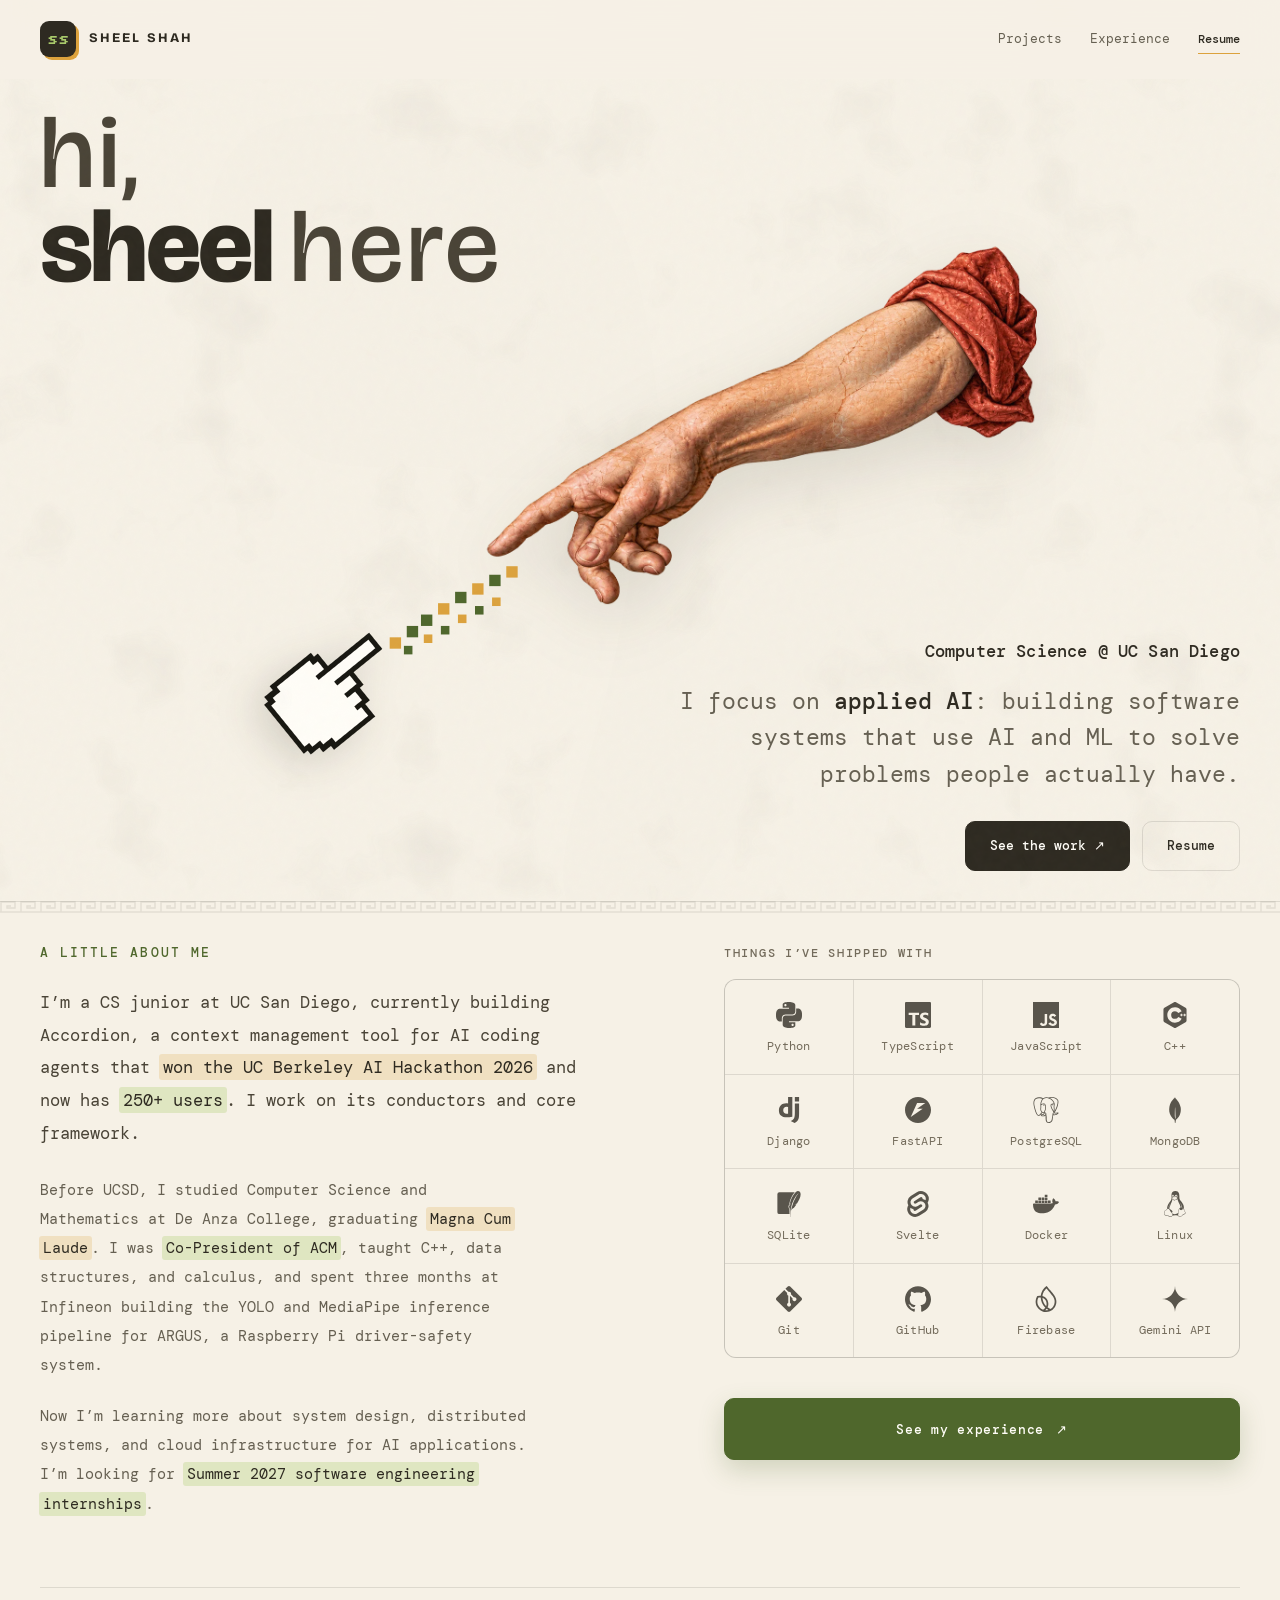
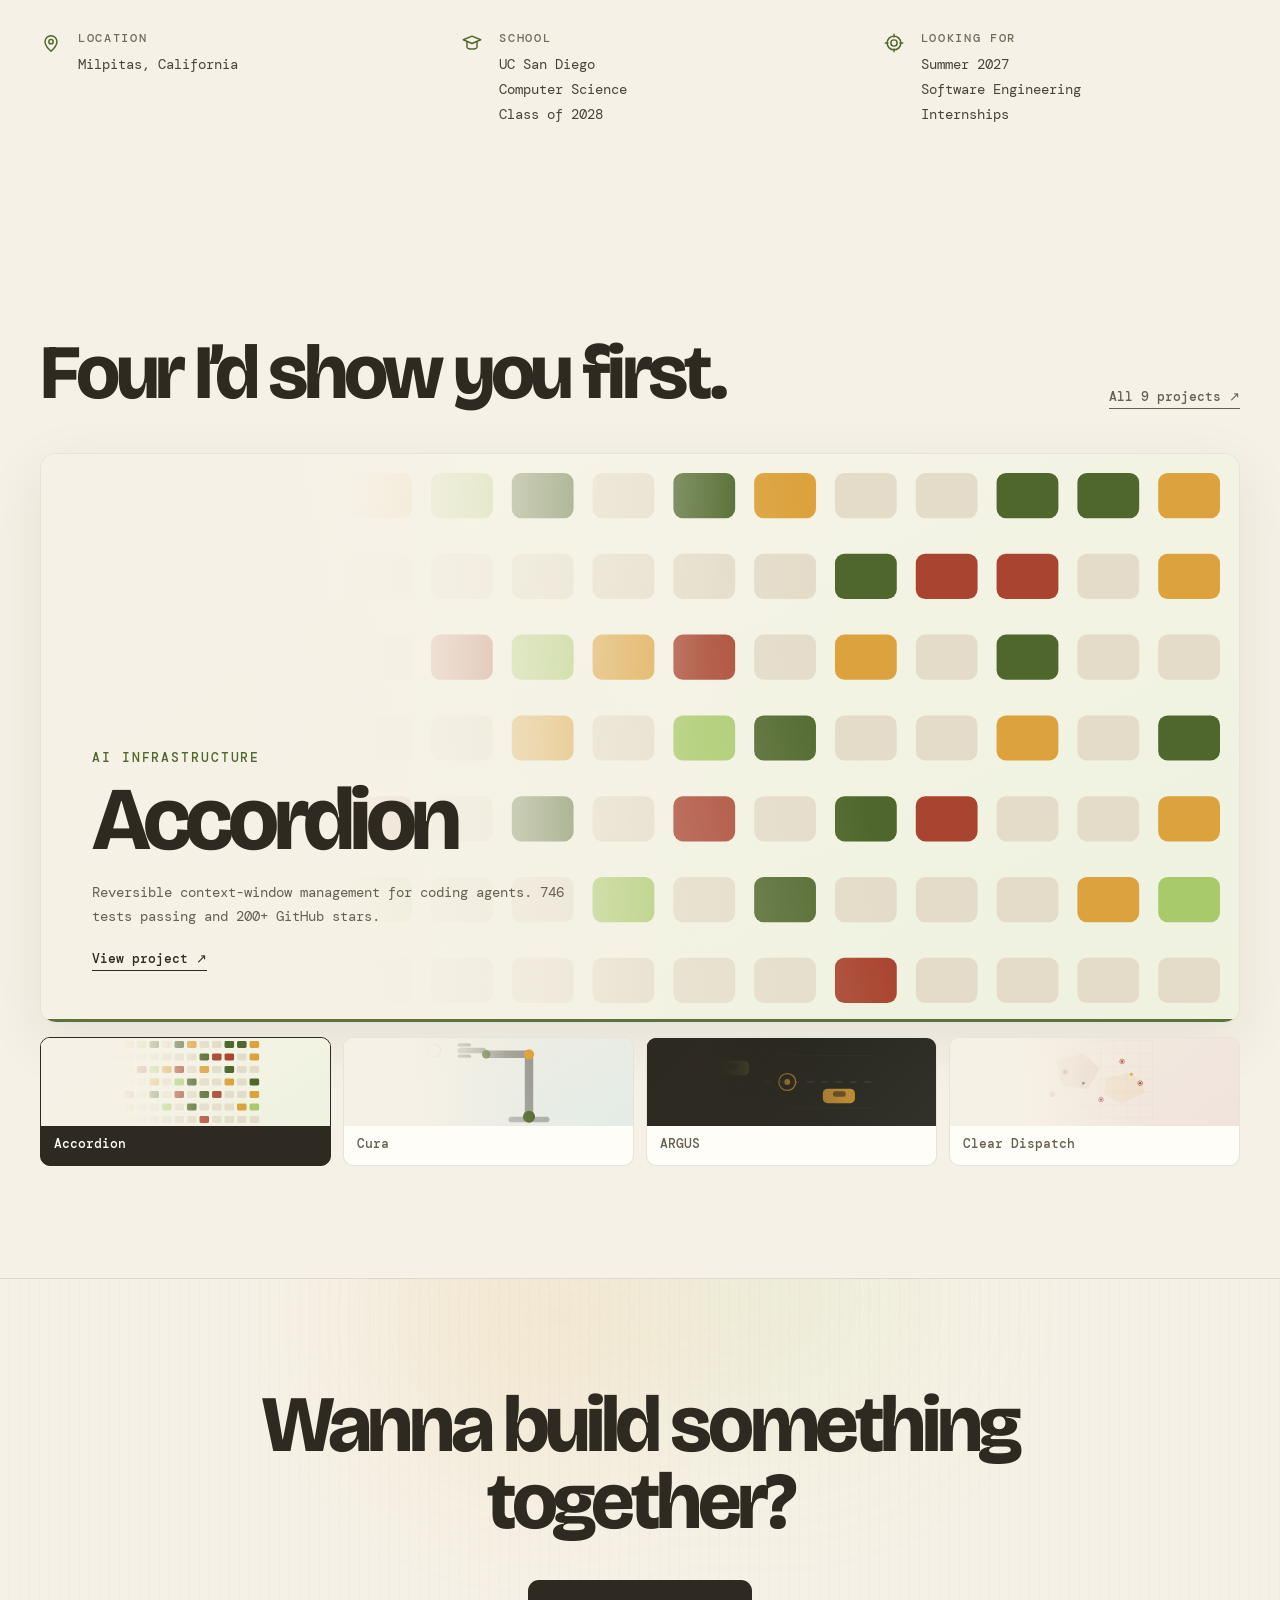
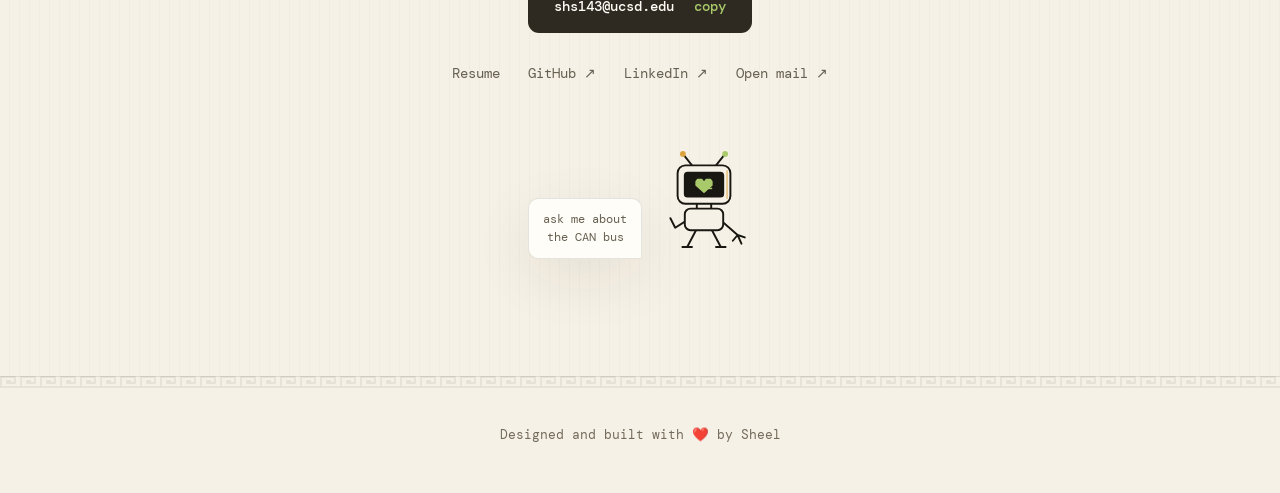
==== index.html @ 66e9f493 "Point the Resume button at the Google Drive resume All nine Resume links (header, mobile nav, hero, " ====
<!doctype html>
<html lang="en">
<head>
  <meta charset="utf-8">
  <meta name="viewport" content="width=device-width, initial-scale=1">
  <meta name="description" content="Sheel Shah — computer science at UC San Diego, focused on applied AI: software systems that use AI and ML to solve problems people actually have.">
  <meta name="theme-color" content="#f6f1e6">
  <title>Sheel Shah | Software Engineer</title>
  <link rel="icon" href="favicon.svg?v=9f68867b" type="image/svg+xml">
  <link rel="canonical" href="https://sheel.dev/"><meta property="og:type" content="website"><meta property="og:site_name" content="Sheel Shah"><meta property="og:title" content="Sheel Shah — Software Engineer"><meta property="og:description" content="Sheel Shah — computer science at UC San Diego, focused on applied AI: software systems that use AI and ML to solve problems people actually have."><meta property="og:url" content="https://sheel.dev/"><meta property="og:image" content="https://sheel.dev/assets/og/og.png"><meta property="og:image:width" content="1200"><meta property="og:image:height" content="630"><meta property="og:image:alt" content="A cream card reading “hi, sheel here” beside a Renaissance fresco hand reaching toward a pixel-art cursor"><meta name="twitter:card" content="summary_large_image"><link rel="preconnect" href="https://fonts.googleapis.com"><link rel="preconnect" href="https://fonts.gstatic.com" crossorigin><link rel="stylesheet" href="https://fonts.googleapis.com/css2?family=Bricolage+Grotesque:opsz,wght@12..96,200..800&amp;family=DM+Mono:wght@400;500&amp;family=Silkscreen:wght@700&amp;display=swap"><link rel="stylesheet" href="assets/tech/tech.css?v=f1bf6020">
  <link rel="stylesheet" href="styles.css?v=783bb512">
  <script defer src="site.js?v=8b747562"></script>
  <script type="application/ld+json">{"@context":"https://schema.org","@type":"Person","name":"Sheel Shah","url":"https://sheel.dev/","image":"https://sheel.dev/assets/og/og.png","jobTitle":"Software Engineer","email":"mailto:shs143@ucsd.edu","affiliation":{"@type":"CollegeOrUniversity","name":"UC San Diego"},"sameAs":["https://github.com/shahxsheel","https://www.linkedin.com/in/shahxsheel"]}</script>
</head>
<body>
  <a class="skip-link" href="#main">Skip to content</a>
  <header class="site-header">
    <div class="container nav-shell">
      <a class="brand" href="index.html" aria-label="Sheel Shah, home"><span class="brand-mark">SS</span><span class="brand-name">SHEEL SHAH</span></a>
      <nav class="desktop-nav" aria-label="Primary"><a href="projects.html">Projects</a><a href="experience.html">Experience</a></nav>
      <a class="resume-link" href="https://drive.google.com/file/d/1XOWkwlHtZuW1af7tEsaFfw5dud0yvwfT/view" target="_blank" rel="noreferrer">Resume</a>
      <button class="menu-button" type="button" aria-label="Open navigation" aria-expanded="false"><span></span></button>
    </div>
    <nav class="mobile-nav" data-open="false" aria-label="Mobile"><div class="mobile-nav-links"><a href="projects.html">Projects</a><a href="experience.html">Experience</a><a href="https://drive.google.com/file/d/1XOWkwlHtZuW1af7tEsaFfw5dud0yvwfT/view" target="_blank" rel="noreferrer">Resume</a></div></nav>
  </header>

  <main id="main">
    <section class="hero">
      <div class="container hero-stage">
        <div class="hero-lead">
          <h1 aria-label="Hi, Sheel here"><span class="hero-name-line"><span class="hero-name-secondary">hi,</span></span><span class="hero-name-line"><span class="hero-name-filled">sheel</span> <span class="hero-name-secondary">here</span></span></h1>
        </div>
        <div class="hero-say">
          <p class="hero-affil">Computer Science @ UC San Diego</p>
          <p class="hero-copy">I focus on <strong>applied AI</strong>: building software systems that use AI and ML to solve problems people actually have.</p>
          <div class="button-row"><a class="button primary" href="projects.html">See the work ↗</a><a class="button" href="https://drive.google.com/file/d/1XOWkwlHtZuW1af7tEsaFfw5dud0yvwfT/view" target="_blank" rel="noreferrer">Resume</a></div>
        </div>
        <div class="computer-wrap">
          <div class="hero-art" data-hero-art role="img" aria-label="A Renaissance fresco hand and a pixel-art cursor reaching toward each other across a small gap of green and gold pixels">
            <img class="hero-layer hero-arm" src="assets/hero/arm.webp" width="1200" height="874" alt="" aria-hidden="true" fetchpriority="high" decoding="sync">
            <img class="hero-layer hero-cursor" src="assets/hero/cursor.svg" width="17" height="24" alt="" aria-hidden="true" decoding="async">
            <svg class="hero-layer hero-spark" viewBox="0 0 48 40" aria-hidden="true" focusable="false">
              <rect class="spark" style="--d:0ms"   x="2"  y="30" width="4" height="4" fill="#dca23d"/>
              <rect class="spark" style="--d:170ms" x="8"  y="26" width="4" height="4" fill="#4f672c"/>
              <rect class="spark" style="--d:900ms" x="7"  y="33" width="3" height="3" fill="#4f672c"/>
              <rect class="spark" style="--d:340ms" x="13" y="22" width="4" height="4" fill="#4f672c"/>
              <rect class="spark" style="--d:1120ms" x="14" y="29" width="3" height="3" fill="#dca23d"/>
              <rect class="spark" style="--d:510ms" x="19" y="18" width="4" height="4" fill="#dca23d"/>
              <rect class="spark" style="--d:1290ms" x="20" y="26" width="3" height="3" fill="#4f672c"/>
              <rect class="spark" style="--d:680ms" x="25" y="14" width="4" height="4" fill="#4f672c"/>
              <rect class="spark" style="--d:1460ms" x="26" y="22" width="3" height="3" fill="#dca23d"/>
              <rect class="spark" style="--d:850ms" x="31" y="11" width="4" height="4" fill="#dca23d"/>
              <rect class="spark" style="--d:1630ms" x="32" y="19" width="3" height="3" fill="#4f672c"/>
              <rect class="spark" style="--d:1020ms" x="37" y="8"  width="4" height="4" fill="#4f672c"/>
              <rect class="spark" style="--d:1800ms" x="38" y="16" width="3" height="3" fill="#dca23d"/>
              <rect class="spark" style="--d:1190ms" x="43" y="5"  width="4" height="4" fill="#dca23d"/>
            </svg>
          </div>
        </div>
      </div>
    </section>


    <section class="home-section about-band greek-rule">
      <div class="container about-band-grid">
        <div class="about-band-copy">
          <h2 class="eyebrow">A little about me</h2>
          <p>I’m a CS junior at UC San Diego, currently building Accordion, a context management tool for AI coding agents that <mark>won the UC Berkeley AI Hackathon 2026</mark> and now has <mark>250+ users</mark>. I work on its conductors and core framework.</p>
          <p>Before UCSD, I studied Computer Science and Mathematics at De Anza College, graduating <mark>Magna Cum Laude</mark>. I was <mark>Co-President of ACM</mark>, taught C++, data structures, and calculus, and spent three months at Infineon building the YOLO and MediaPipe inference pipeline for ARGUS, a Raspberry Pi driver-safety system.</p>
          <p>Now I’m learning more about system design, distributed systems, and cloud infrastructure for AI applications. I’m looking for <mark>Summer 2027 software engineering internships</mark>.</p>
        </div>
        <div class="about-band-stack">
          <p class="tech-caption" id="tech-caption">Things I’ve shipped with</p>
          <ul class="tech-grid" aria-labelledby="tech-caption">
            <li><span class="tech-logo tech-python" role="img" aria-label="Python"></span><span class="tech-name">Python</span></li>
            <li><span class="tech-logo tech-typescript" role="img" aria-label="TypeScript"></span><span class="tech-name">TypeScript</span></li>
            <li><span class="tech-logo tech-javascript" role="img" aria-label="JavaScript"></span><span class="tech-name">JavaScript</span></li>
            <li><span class="tech-logo tech-cplusplus" role="img" aria-label="C++"></span><span class="tech-name">C++</span></li>
            <li><span class="tech-logo tech-django" role="img" aria-label="Django"></span><span class="tech-name">Django</span></li>
            <li><span class="tech-logo tech-fastapi" role="img" aria-label="FastAPI"></span><span class="tech-name">FastAPI</span></li>
            <li><span class="tech-logo tech-postgresql" role="img" aria-label="PostgreSQL"></span><span class="tech-name">PostgreSQL</span></li>
            <li><span class="tech-logo tech-mongodb" role="img" aria-label="MongoDB"></span><span class="tech-name">MongoDB</span></li>
            <li><span class="tech-logo tech-sqlite" role="img" aria-label="SQLite"></span><span class="tech-name">SQLite</span></li>
            <li><span class="tech-logo tech-svelte" role="img" aria-label="Svelte"></span><span class="tech-name">Svelte</span></li>
            <li><span class="tech-logo tech-docker" role="img" aria-label="Docker"></span><span class="tech-name">Docker</span></li>
            <li><span class="tech-logo tech-linux" role="img" aria-label="Linux"></span><span class="tech-name">Linux</span></li>
            <li><span class="tech-logo tech-git" role="img" aria-label="Git"></span><span class="tech-name">Git</span></li>
            <li><span class="tech-logo tech-github" role="img" aria-label="GitHub"></span><span class="tech-name">GitHub</span></li>
            <li><span class="tech-logo tech-firebase" role="img" aria-label="Firebase"></span><span class="tech-name">Firebase</span></li>
            <li><span class="tech-logo tech-googlegemini" role="img" aria-label="Gemini API"></span><span class="tech-name">Gemini API</span></li>
          </ul>
          <a class="button experience-cta" href="experience.html">See my experience<span class="cta-arrow" aria-hidden="true">↗</span></a>
        </div>
        <dl class="about-band-meta">
          <div><svg class="ico" viewBox="0 0 24 24" aria-hidden="true"><path d="M12 21s6.5-6 6.5-10.5a6.5 6.5 0 1 0-13 0C5.5 15 12 21 12 21Z"/><circle cx="12" cy="10.5" r="2.4"/></svg><div><dt>Location</dt><dd>Milpitas, California</dd></div></div>
          <div><svg class="ico" viewBox="0 0 24 24" aria-hidden="true"><path d="M2.5 8.5 12 4.5l9.5 4-9.5 4Z"/><path d="M6.5 10.8V16c0 1.4 2.5 2.6 5.5 2.6s5.5-1.2 5.5-2.6v-5.2"/></svg><div><dt>School</dt><dd>UC San Diego<br>Computer Science<br>Class of 2028</dd></div></div>
          <div><svg class="ico" viewBox="0 0 24 24" aria-hidden="true"><circle cx="12" cy="12" r="7.5"/><circle cx="12" cy="12" r="3.4"/><path d="M12 2.5v3M12 18.5v3M2.5 12h3M18.5 12h3"/></svg><div><dt>Looking for</dt><dd>Summer 2027<br>Software Engineering<br>Internships</dd></div></div>
        </dl>
      </div>
    </section>

    <section class="home-section">
      <div class="container">
        <div class="section-head"><div><h2 class="section-title">Four I’d show you first.</h2></div><a class="text-link" href="projects.html">All 9 projects ↗</a></div>
        <div class="featured-carousel" data-carousel data-interval="6700" data-paused="false" role="region" aria-roledescription="carousel" aria-label="Selected work">
          <div class="carousel-stage">
            <a class="carousel-slide is-active" id="featured-accordion" data-carousel-slide href="projects.html#accordion" aria-hidden="false"><span class="project-visual visual-accordion"><svg class="viz viz-accordion" viewBox="224 70 416 239" preserveAspectRatio="xMaxYMid meet" fill="none" aria-hidden="true" focusable="false"><rect x="232" y="78" width="26" height="19" rx="4" fill="#e4dcc9"/><rect x="266" y="78" width="26" height="19" rx="4" fill="#dca23d"/><rect x="300" y="78" width="26" height="19" rx="4" fill="#a9ca6b"/><rect x="334" y="78" width="26" height="19" rx="4" fill="#4f672c"/><rect x="368" y="78" width="26" height="19" rx="4" fill="#e4dcc9"/><rect x="402" y="78" width="26" height="19" rx="4" fill="#4f672c"/><rect x="436" y="78" width="26" height="19" rx="4" fill="#dca23d"/><rect x="470" y="78" width="26" height="19" rx="4" fill="#e4dcc9"/><rect x="504" y="78" width="26" height="19" rx="4" fill="#e4dcc9"/><rect class="acc-b" x="538" y="78" width="26" height="19" rx="4" fill="#4f672c" style="--d:6.8s"/><rect x="572" y="78" width="26" height="19" rx="4" fill="#4f672c"/><rect x="606" y="78" width="26" height="19" rx="4" fill="#dca23d"/><rect x="232" y="112" width="26" height="19" rx="4" fill="#dca23d"/><rect x="266" y="112" width="26" height="19" rx="4" fill="#e4dcc9"/><rect x="300" y="112" width="26" height="19" rx="4" fill="#e4dcc9"/><rect x="334" y="112" width="26" height="19" rx="4" fill="#e4dcc9"/><rect x="368" y="112" width="26" height="19" rx="4" fill="#e4dcc9"/><rect x="402" y="112" width="26" height="19" rx="4" fill="#e4dcc9"/><rect x="436" y="112" width="26" height="19" rx="4" fill="#e4dcc9"/><rect x="470" y="112" width="26" height="19" rx="4" fill="#4f672c"/><rect x="504" y="112" width="26" height="19" rx="4" fill="#a8442f"/><rect x="538" y="112" width="26" height="19" rx="4" fill="#a8442f"/><rect x="572" y="112" width="26" height="19" rx="4" fill="#e4dcc9"/><rect x="606" y="112" width="26" height="19" rx="4" fill="#dca23d"/><rect x="232" y="146" width="26" height="19" rx="4" fill="#e4dcc9"/><rect class="acc-b" x="266" y="146" width="26" height="19" rx="4" fill="#e4dcc9" style="--d:10.2s"/><rect x="300" y="146" width="26" height="19" rx="4" fill="#a8442f"/><rect x="334" y="146" width="26" height="19" rx="4" fill="#a9ca6b"/><rect x="368" y="146" width="26" height="19" rx="4" fill="#dca23d"/><rect x="402" y="146" width="26" height="19" rx="4" fill="#a8442f"/><rect x="436" y="146" width="26" height="19" rx="4" fill="#e4dcc9"/><rect x="470" y="146" width="26" height="19" rx="4" fill="#dca23d"/><rect x="504" y="146" width="26" height="19" rx="4" fill="#e4dcc9"/><rect x="538" y="146" width="26" height="19" rx="4" fill="#4f672c"/><rect class="acc-b" x="572" y="146" width="26" height="19" rx="4" fill="#e4dcc9" style="--d:11.9s"/><rect x="606" y="146" width="26" height="19" rx="4" fill="#e4dcc9"/><rect x="232" y="180" width="26" height="19" rx="4" fill="#e4dcc9"/><rect x="266" y="180" width="26" height="19" rx="4" fill="#e4dcc9"/><rect x="300" y="180" width="26" height="19" rx="4" fill="#e4dcc9"/><rect x="334" y="180" width="26" height="19" rx="4" fill="#dca23d"/><rect x="368" y="180" width="26" height="19" rx="4" fill="#e4dcc9"/><rect x="402" y="180" width="26" height="19" rx="4" fill="#a9ca6b"/><rect x="436" y="180" width="26" height="19" rx="4" fill="#4f672c"/><rect class="acc-b" x="470" y="180" width="26" height="19" rx="4" fill="#e4dcc9" style="--d:13.6s"/><rect x="504" y="180" width="26" height="19" rx="4" fill="#e4dcc9"/><rect x="538" y="180" width="26" height="19" rx="4" fill="#dca23d"/><rect x="572" y="180" width="26" height="19" rx="4" fill="#e4dcc9"/><rect x="606" y="180" width="26" height="19" rx="4" fill="#4f672c"/><rect class="acc-b" x="232" y="214" width="26" height="19" rx="4" fill="#e4dcc9" style="--d:1.7s"/><rect x="266" y="214" width="26" height="19" rx="4" fill="#a8442f"/><rect class="acc-b" x="300" y="214" width="26" height="19" rx="4" fill="#e4dcc9" style="--d:3.4s"/><rect x="334" y="214" width="26" height="19" rx="4" fill="#4f672c"/><rect x="368" y="214" width="26" height="19" rx="4" fill="#e4dcc9"/><rect class="acc-b" x="402" y="214" width="26" height="19" rx="4" fill="#a8442f" style="--d:5.1s"/><rect x="436" y="214" width="26" height="19" rx="4" fill="#e4dcc9"/><rect x="470" y="214" width="26" height="19" rx="4" fill="#4f672c"/><rect x="504" y="214" width="26" height="19" rx="4" fill="#a8442f"/><rect x="538" y="214" width="26" height="19" rx="4" fill="#e4dcc9"/><rect x="572" y="214" width="26" height="19" rx="4" fill="#e4dcc9"/><rect x="606" y="214" width="26" height="19" rx="4" fill="#dca23d"/><rect class="acc-b" x="232" y="248" width="26" height="19" rx="4" fill="#e4dcc9" style="--d:0.0s"/><rect x="266" y="248" width="26" height="19" rx="4" fill="#a9ca6b"/><rect x="300" y="248" width="26" height="19" rx="4" fill="#e4dcc9"/><rect x="334" y="248" width="26" height="19" rx="4" fill="#e4dcc9"/><rect x="368" y="248" width="26" height="19" rx="4" fill="#a9ca6b"/><rect x="402" y="248" width="26" height="19" rx="4" fill="#e4dcc9"/><rect x="436" y="248" width="26" height="19" rx="4" fill="#4f672c"/><rect x="470" y="248" width="26" height="19" rx="4" fill="#e4dcc9"/><rect x="504" y="248" width="26" height="19" rx="4" fill="#e4dcc9"/><rect x="538" y="248" width="26" height="19" rx="4" fill="#e4dcc9"/><rect x="572" y="248" width="26" height="19" rx="4" fill="#dca23d"/><rect x="606" y="248" width="26" height="19" rx="4" fill="#a9ca6b"/><rect class="acc-b" x="232" y="282" width="26" height="19" rx="4" fill="#e4dcc9" style="--d:8.5s"/><rect x="266" y="282" width="26" height="19" rx="4" fill="#e4dcc9"/><rect x="300" y="282" width="26" height="19" rx="4" fill="#e4dcc9"/><rect x="334" y="282" width="26" height="19" rx="4" fill="#e4dcc9"/><rect x="368" y="282" width="26" height="19" rx="4" fill="#e4dcc9"/><rect x="402" y="282" width="26" height="19" rx="4" fill="#e4dcc9"/><rect x="436" y="282" width="26" height="19" rx="4" fill="#e4dcc9"/><rect x="470" y="282" width="26" height="19" rx="4" fill="#a8442f"/><rect x="504" y="282" width="26" height="19" rx="4" fill="#e4dcc9"/><rect x="538" y="282" width="26" height="19" rx="4" fill="#e4dcc9"/><rect x="572" y="282" width="26" height="19" rx="4" fill="#e4dcc9"/><rect x="606" y="282" width="26" height="19" rx="4" fill="#e4dcc9"/></svg></span><span class="carousel-copy"><span class="carousel-kicker">AI INFRASTRUCTURE</span><strong class="carousel-title">Accordion</strong><span class="carousel-description">Reversible context-window management for coding agents. 746 tests passing and 200+ GitHub stars.</span><span class="carousel-link">View project ↗</span></span></a>
            <a class="carousel-slide" id="featured-cura" data-carousel-slide href="projects.html#cura" aria-hidden="true" tabindex="-1"><span class="project-visual visual-cura"><svg class="viz viz-cura" viewBox="264 161 278 189" preserveAspectRatio="xMaxYMid meet" fill="none" aria-hidden="true" focusable="false">
<rect x="446" y="330" width="88" height="12" rx="6" fill="#2e2a21" opacity=".30"/>
<g class="cura-j1">
  <rect x="481" y="196" width="18" height="140" rx="9" fill="#2e2a21" opacity=".42"/>
  <circle cx="490" cy="330" r="13" fill="#4f672c"/>
  <g class="cura-j2">
    <rect x="392" y="188" width="106" height="16" rx="8" fill="#2e2a21" opacity=".42"/>
    <circle cx="490" cy="196" r="11" fill="#dca23d"/>
    <g class="cura-j3">
      <rect x="336" y="182" width="62" height="12" rx="6" fill="#2e2a21" opacity=".42"/>
      <circle cx="398" cy="196" r="9" fill="#4f672c"/>
      <path class="cura-grip-a" d="M340 176h22" stroke="#2e2a21" stroke-width="7" stroke-linecap="round" opacity=".55"/>
      <path class="cura-grip-b" d="M340 200h22" stroke="#2e2a21" stroke-width="7" stroke-linecap="round" opacity=".55"/>
    </g>
  </g>
</g>
<circle class="cura-target" cx="286" cy="188" r="14" fill="none" stroke="#4f672c" stroke-width="3" opacity=".5"/>
</svg></span><span class="carousel-copy"><span class="carousel-kicker">ROBOTICS</span><strong class="carousel-title">Cura</strong><span class="carousel-description">A CAN-bus robotic feeding assistant with a macOS control stack built from scratch.</span><span class="carousel-link">View project ↗</span></span></a>
            <a class="carousel-slide" id="featured-argus" data-carousel-slide href="experience.html#infineon" aria-hidden="true" tabindex="-1"><span class="project-visual visual-argus"><svg class="viz viz-argus" viewBox="182 96 512 208" preserveAspectRatio="xMaxYMid meet" fill="none" aria-hidden="true" focusable="false">
<path d="M236 200H628" stroke="#a9ca6b" stroke-width="2" stroke-dasharray="16 18" opacity=".26"/>
<path d="M236 138H628" stroke="#a9ca6b" stroke-width="1" opacity=".13"/>
<path d="M236 262H628" stroke="#a9ca6b" stroke-width="1" opacity=".13"/>
<g class="argus-carA">
  <rect x="262" y="150" width="76" height="34" rx="11" fill="#a9ca6b" opacity=".85"/>
  <rect x="284" y="156" width="30" height="13" rx="5" fill="#22211a" opacity=".55"/>
</g>
<g class="argus-carB">
  <rect x="512" y="216" width="76" height="34" rx="11" fill="#dca23d" opacity=".80"/>
  <rect x="536" y="222" width="30" height="13" rx="5" fill="#22211a" opacity=".55"/>
</g>
<g class="argus-alert">
  <circle cx="428" cy="200" r="20" fill="none" stroke="#dca23d" stroke-width="3"/>
  <circle cx="428" cy="200" r="7" fill="#dca23d"/>
</g>
</svg></span><span class="carousel-copy carousel-copy-light"><span class="carousel-kicker">EMBEDDED ML</span><strong class="carousel-title">ARGUS</strong><span class="carousel-description">Driver monitoring at 15+ FPS and sub-70ms latency on Raspberry Pi hardware.</span><span class="carousel-link">View experience ↗</span></span></a>
            <a class="carousel-slide" id="featured-signal" data-carousel-slide href="projects.html#signal" aria-hidden="true" tabindex="-1"><span class="project-visual visual-signal"><svg class="viz viz-signal" viewBox="224 52 412 300" preserveAspectRatio="xMaxYMid meet" fill="none" aria-hidden="true" focusable="false"><path d="M232 60V344" stroke="#2e2a21" stroke-width="1" opacity=".07"/><path d="M276 60V344" stroke="#2e2a21" stroke-width="1" opacity=".07"/><path d="M320 60V344" stroke="#2e2a21" stroke-width="1" opacity=".07"/><path d="M364 60V344" stroke="#2e2a21" stroke-width="1" opacity=".07"/><path d="M408 60V344" stroke="#2e2a21" stroke-width="1" opacity=".07"/><path d="M452 60V344" stroke="#2e2a21" stroke-width="1" opacity=".07"/><path d="M496 60V344" stroke="#2e2a21" stroke-width="1" opacity=".07"/><path d="M540 60V344" stroke="#2e2a21" stroke-width="1" opacity=".07"/><path d="M584 60V344" stroke="#2e2a21" stroke-width="1" opacity=".07"/><path d="M628 60V344" stroke="#2e2a21" stroke-width="1" opacity=".07"/><path d="M232 60H628" stroke="#2e2a21" stroke-width="1" opacity=".07"/><path d="M232 104H628" stroke="#2e2a21" stroke-width="1" opacity=".07"/><path d="M232 148H628" stroke="#2e2a21" stroke-width="1" opacity=".07"/><path d="M232 192H628" stroke="#2e2a21" stroke-width="1" opacity=".07"/><path d="M232 236H628" stroke="#2e2a21" stroke-width="1" opacity=".07"/><path d="M232 280H628" stroke="#2e2a21" stroke-width="1" opacity=".07"/><path d="M232 324H628" stroke="#2e2a21" stroke-width="1" opacity=".07"/><path d="M300 128 L392 106 L448 158 L406 226 L318 214 Z" fill="#a8442f" opacity=".09"/><path d="M470 190 L560 168 L604 236 L520 276 L462 244 Z" fill="#dca23d" opacity=".10"/><circle cx="392" cy="206" r="5" fill="#4f672c"/><circle cx="556" cy="176" r="5" fill="#dca23d"/><g style="--d:0s"><circle class="cd-ring" cx="330" cy="168" r="8" fill="none" stroke="#a8442f" stroke-width="2"/><circle class="cd-core" cx="330" cy="168" r="4" fill="#a8442f"/></g><g style="--d:1.6s"><circle class="cd-ring" cx="524" cy="132" r="8" fill="none" stroke="#a8442f" stroke-width="2"/><circle class="cd-core" cx="524" cy="132" r="4" fill="#a8442f"/></g><g style="--d:3.2s"><circle class="cd-ring" cx="452" cy="262" r="8" fill="none" stroke="#a8442f" stroke-width="2"/><circle class="cd-core" cx="452" cy="262" r="4" fill="#a8442f"/></g><g style="--d:4.8s"><circle class="cd-ring" cx="586" cy="206" r="8" fill="none" stroke="#a8442f" stroke-width="2"/><circle class="cd-core" cx="586" cy="206" r="4" fill="#a8442f"/></g><g style="--d:6.4s"><circle class="cd-ring" cx="286" cy="244" r="8" fill="none" stroke="#a8442f" stroke-width="2"/><circle class="cd-core" cx="286" cy="244" r="4" fill="#a8442f"/></g></svg></span><span class="carousel-copy"><span class="carousel-kicker">PUBLIC SAFETY</span><strong class="carousel-title">Clear Dispatch</strong><span class="carousel-description">Four coordinated AI agents supporting a human 911 dispatcher during wildfire surges.</span><span class="carousel-link">View project ↗</span></span></a>
            <span class="carousel-stage-progress" aria-hidden="true"></span>
          </div>
          <div class="carousel-thumbnails" role="tablist" aria-label="Choose a featured project">
            <button class="carousel-thumbnail is-active" type="button" data-carousel-thumb role="tab" aria-selected="true" aria-controls="featured-accordion"><span class="carousel-thumb-preview"><span class="project-visual visual-accordion"></span></span><span class="carousel-thumb-label">Accordion</span></button>
            <button class="carousel-thumbnail" type="button" data-carousel-thumb role="tab" aria-selected="false" aria-controls="featured-cura"><span class="carousel-thumb-preview"><span class="project-visual visual-cura"></span></span><span class="carousel-thumb-label">Cura</span></button>
            <button class="carousel-thumbnail" type="button" data-carousel-thumb role="tab" aria-selected="false" aria-controls="featured-argus"><span class="carousel-thumb-preview"><span class="project-visual visual-argus"></span></span><span class="carousel-thumb-label">ARGUS</span></button>
            <button class="carousel-thumbnail" type="button" data-carousel-thumb role="tab" aria-selected="false" aria-controls="featured-signal"><span class="carousel-thumb-preview"><span class="project-visual visual-signal"></span></span><span class="carousel-thumb-label">Clear Dispatch</span></button>
          </div>
          
        </div>
      </div>
    </section>

    <section class="build greek-rule" id="build">
      <div class="container build-inner">
        <h2>Wanna build something together?</h2>
        <button class="email-button" type="button" data-copy-email="shs143@ucsd.edu">shs143@ucsd.edu <span>copy</span></button>
        <div class="social-links">
          <a href="https://drive.google.com/file/d/1XOWkwlHtZuW1af7tEsaFfw5dud0yvwfT/view" target="_blank" rel="noreferrer">Resume</a>
          <a href="https://github.com/shahxsheel" target="_blank" rel="noreferrer">GitHub ↗</a>
          <a href="https://linkedin.com/in/shahxsheel" target="_blank" rel="noreferrer">LinkedIn ↗</a>
          <a href="mailto:shs143@ucsd.edu">Open mail ↗</a>
        </div>
        <div class="build-character">
          <span class="build-bubble">ask me about<br>the CAN bus</span>
          <object class="build-bit" data="assets/bit/bit-intro.svg" type="image/svg+xml" aria-label="Bit, Sheel's small robot mascot. Click for a reaction."></object>
        </div>
      </div>
    </section>
  </main>

  <footer class="site-footer greek-rule"><div class="container footer-grid footer-centred"><span>Designed and built with ❤️ by Sheel</span></div></footer>
</body>
</html>
---- assets/tech/tech.css ----
/* Technology marks — Simple Icons (CC0). Recoloured via mask, so they take --ink. */

.tech-python{--icon:url("data:image/svg+xml,%3Csvg%20xmlns%3D%22http%3A%2F%2Fwww.w3.org%2F2000%2Fsvg%22%20viewBox%3D%220%200%2024%2024%22%3E%3Cpath%20d%3D%22M14.25.18l.9.2.73.26.59.3.45.32.34.34.25.34.16.33.1.3.04.26.02.2-.01.13V8.5l-.05.63-.13.55-.21.46-.26.38-.3.31-.33.25-.35.19-.35.14-.33.1-.3.07-.26.04-.21.02H8.77l-.69.05-.59.14-.5.22-.41.27-.33.32-.27.35-.2.36-.15.37-.1.35-.07.32-.04.27-.02.21v3.06H3.17l-.21-.03-.28-.07-.32-.12-.35-.18-.36-.26-.36-.36-.35-.46-.32-.59-.28-.73-.21-.88-.14-1.05-.05-1.23.06-1.22.16-1.04.24-.87.32-.71.36-.57.4-.44.42-.33.42-.24.4-.16.36-.1.32-.05.24-.01h.16l.06.01h8.16v-.83H6.18l-.01-2.75-.02-.37.05-.34.11-.31.17-.28.25-.26.31-.23.38-.2.44-.18.51-.15.58-.12.64-.1.71-.06.77-.04.84-.02%201.27.05zm-6.3%201.98l-.23.33-.08.41.08.41.23.34.33.22.41.09.41-.09.33-.22.23-.34.08-.41-.08-.41-.23-.33-.33-.22-.41-.09-.41.09zm13.09%203.95l.28.06.32.12.35.18.36.27.36.35.35.47.32.59.28.73.21.88.14%201.04.05%201.23-.06%201.23-.16%201.04-.24.86-.32.71-.36.57-.4.45-.42.33-.42.24-.4.16-.36.09-.32.05-.24.02-.16-.01h-8.22v.82h5.84l.01%202.76.02.36-.05.34-.11.31-.17.29-.25.25-.31.24-.38.2-.44.17-.51.15-.58.13-.64.09-.71.07-.77.04-.84.01-1.27-.04-1.07-.14-.9-.2-.73-.25-.59-.3-.45-.33-.34-.34-.25-.34-.16-.33-.1-.3-.04-.25-.02-.2.01-.13v-5.34l.05-.64.13-.54.21-.46.26-.38.3-.32.33-.24.35-.2.35-.14.33-.1.3-.06.26-.04.21-.02.13-.01h5.84l.69-.05.59-.14.5-.21.41-.28.33-.32.27-.35.2-.36.15-.36.1-.35.07-.32.04-.28.02-.21V6.07h2.09l.14.01zm-6.47%2014.25l-.23.33-.08.41.08.41.23.33.33.23.41.08.41-.08.33-.23.23-.33.08-.41-.08-.41-.23-.33-.33-.23-.41-.08-.41.08z%22%2F%3E%3C%2Fsvg%3E")}
.tech-typescript{--icon:url("data:image/svg+xml,%3Csvg%20xmlns%3D%22http%3A%2F%2Fwww.w3.org%2F2000%2Fsvg%22%20viewBox%3D%220%200%2024%2024%22%3E%3Cpath%20d%3D%22M1.125%200C.502%200%200%20.502%200%201.125v21.75C0%2023.498.502%2024%201.125%2024h21.75c.623%200%201.125-.502%201.125-1.125V1.125C24%20.502%2023.498%200%2022.875%200zm17.363%209.75c.612%200%201.154.037%201.627.111a6.38%206.38%200%200%201%201.306.34v2.458a3.95%203.95%200%200%200-.643-.361%205.093%205.093%200%200%200-.717-.26%205.453%205.453%200%200%200-1.426-.2c-.3%200-.573.028-.819.086a2.1%202.1%200%200%200-.623.242c-.17.104-.3.229-.393.374a.888.888%200%200%200-.14.49c0%20.196.053.373.156.529.104.156.252.304.443.444s.423.276.696.41c.273.135.582.274.926.416.47.197.892.407%201.266.628.374.222.695.473.963.753.268.279.472.598.614.957.142.359.214.776.214%201.253%200%20.657-.125%201.21-.373%201.656a3.033%203.033%200%200%201-1.012%201.085%204.38%204.38%200%200%201-1.487.596c-.566.12-1.163.18-1.79.18a9.916%209.916%200%200%201-1.84-.164%205.544%205.544%200%200%201-1.512-.493v-2.63a5.033%205.033%200%200%200%203.237%201.2c.333%200%20.624-.03.872-.09.249-.06.456-.144.623-.25.166-.108.29-.234.373-.38a1.023%201.023%200%200%200-.074-1.089%202.12%202.12%200%200%200-.537-.5%205.597%205.597%200%200%200-.807-.444%2027.72%2027.72%200%200%200-1.007-.436c-.918-.383-1.602-.852-2.053-1.405-.45-.553-.676-1.222-.676-2.005%200-.614.123-1.141.369-1.582.246-.441.58-.804%201.004-1.089a4.494%204.494%200%200%201%201.47-.629%207.536%207.536%200%200%201%201.77-.201zm-15.113.188h9.563v2.166H9.506v9.646H6.789v-9.646H3.375z%22%2F%3E%3C%2Fsvg%3E")}
.tech-javascript{--icon:url("data:image/svg+xml,%3Csvg%20xmlns%3D%22http%3A%2F%2Fwww.w3.org%2F2000%2Fsvg%22%20viewBox%3D%220%200%2024%2024%22%3E%3Cpath%20d%3D%22M0%200h24v24H0V0zm22.034%2018.276c-.175-1.095-.888-2.015-3.003-2.873-.736-.345-1.554-.585-1.797-1.14-.091-.33-.105-.51-.046-.705.15-.646.915-.84%201.515-.66.39.12.75.42.976.9%201.034-.676%201.034-.676%201.755-1.125-.27-.42-.404-.601-.586-.78-.63-.705-1.469-1.065-2.834-1.034l-.705.089c-.676.165-1.32.525-1.71%201.005-1.14%201.291-.811%203.541.569%204.471%201.365%201.02%203.361%201.244%203.616%202.205.24%201.17-.87%201.545-1.966%201.41-.811-.18-1.26-.586-1.755-1.336l-1.83%201.051c.21.48.45.689.81%201.109%201.74%201.756%206.09%201.666%206.871-1.004.029-.09.24-.705.074-1.65l.046.067zm-8.983-7.245h-2.248c0%201.938-.009%203.864-.009%205.805%200%201.232.063%202.363-.138%202.711-.33.689-1.18.601-1.566.48-.396-.196-.597-.466-.83-.855-.063-.105-.11-.196-.127-.196l-1.825%201.125c.305.63.75%201.172%201.324%201.517.855.51%202.004.675%203.207.405.783-.226%201.458-.691%201.811-1.411.51-.93.402-2.07.397-3.346.012-2.054%200-4.109%200-6.179l.004-.056z%22%2F%3E%3C%2Fsvg%3E")}
.tech-cplusplus{--icon:url("data:image/svg+xml,%3Csvg%20xmlns%3D%22http%3A%2F%2Fwww.w3.org%2F2000%2Fsvg%22%20viewBox%3D%220%200%2024%2024%22%3E%3Cpath%20d%3D%22M22.394%206c-.167-.29-.398-.543-.652-.69L12.926.22c-.509-.294-1.34-.294-1.848%200L2.26%205.31c-.508.293-.923%201.013-.923%201.6v10.18c0%20.294.104.62.271.91.167.29.398.543.652.69l8.816%205.09c.508.293%201.34.293%201.848%200l8.816-5.09c.254-.147.485-.4.652-.69.167-.29.27-.616.27-.91V6.91c.003-.294-.1-.62-.268-.91zM12%2019.11c-3.92%200-7.109-3.19-7.109-7.11%200-3.92%203.19-7.11%207.11-7.11a7.133%207.133%200%20016.156%203.553l-3.076%201.78a3.567%203.567%200%2000-3.08-1.78A3.56%203.56%200%20008.444%2012%203.56%203.56%200%200012%2015.555a3.57%203.57%200%20003.08-1.778l3.078%201.78A7.135%207.135%200%200112%2019.11zm7.11-6.715h-.79v.79h-.79v-.79h-.79v-.79h.79v-.79h.79v.79h.79zm2.962%200h-.79v.79h-.79v-.79h-.79v-.79h.79v-.79h.79v.79h.79z%22%2F%3E%3C%2Fsvg%3E")}
.tech-django{--icon:url("data:image/svg+xml,%3Csvg%20xmlns%3D%22http%3A%2F%2Fwww.w3.org%2F2000%2Fsvg%22%20viewBox%3D%220%200%2024%2024%22%3E%3Cpath%20d%3D%22M11.146%200h3.924v18.166c-2.013.382-3.491.535-5.096.535-4.791%200-7.288-2.166-7.288-6.32%200-4.002%202.65-6.6%206.753-6.6.637%200%201.121.05%201.707.203zm0%209.143a3.894%203.894%200%2000-1.325-.204c-1.988%200-3.134%201.223-3.134%203.365%200%202.09%201.096%203.236%203.109%203.236.433%200%20.79-.025%201.35-.102V9.142zM21.314%206.06v9.098c0%203.134-.229%204.638-.917%205.937-.637%201.249-1.478%202.039-3.211%202.905l-3.644-1.733c1.733-.815%202.574-1.53%203.109-2.625.561-1.121.739-2.421.739-5.835V6.059h3.924zM17.39.021h3.924v4.026H17.39z%22%2F%3E%3C%2Fsvg%3E")}
.tech-fastapi{--icon:url("data:image/svg+xml,%3Csvg%20xmlns%3D%22http%3A%2F%2Fwww.w3.org%2F2000%2Fsvg%22%20viewBox%3D%220%200%2024%2024%22%3E%3Cpath%20d%3D%22M12%20.0387C5.3729.0384.0003%205.3931%200%2011.9988c-.001%206.6066%205.372%2011.9628%2012%2011.9625%206.628.0003%2012.001-5.3559%2012-11.9625-.0003-6.6057-5.3729-11.9604-12-11.96m-.829%205.4153h7.55l-7.5805%205.3284h5.1828L5.279%2018.5436q2.9466-6.5444%205.892-13.0896%22%2F%3E%3C%2Fsvg%3E")}
.tech-postgresql{--icon:url("data:image/svg+xml,%3Csvg%20xmlns%3D%22http%3A%2F%2Fwww.w3.org%2F2000%2Fsvg%22%20viewBox%3D%220%200%2024%2024%22%3E%3Cpath%20d%3D%22M23.5594%2014.7228a.5269.5269%200%200%200-.0563-.1191c-.139-.2632-.4768-.3418-1.0074-.2321-1.6533.3411-2.2935.1312-2.5256-.0191%201.342-2.0482%202.445-4.522%203.0411-6.8297.2714-1.0507.7982-3.5237.1222-4.7316a1.5641%201.5641%200%200%200-.1509-.235C21.6931.9086%2019.8007.0248%2017.5099.0005c-1.4947-.0158-2.7705.3461-3.1161.4794a9.449%209.449%200%200%200-.5159-.0816%208.044%208.044%200%200%200-1.3114-.1278c-1.1822-.0184-2.2038.2642-3.0498.8406-.8573-.3211-4.7888-1.645-7.2219.0788C.9359%202.1526.3086%203.8733.4302%206.3043c.0409.818.5069%203.334%201.2423%205.7436.4598%201.5065.9387%202.7019%201.4334%203.582.553.9942%201.1259%201.5933%201.7143%201.7895.4474.1491%201.1327.1441%201.8581-.7279.8012-.9635%201.5903-1.8258%201.9446-2.2069.4351.2355.9064.3625%201.39.3772a.0569.0569%200%200%200%20.0004.0041%2011.0312%2011.0312%200%200%200-.2472.3054c-.3389.4302-.4094.5197-1.5002.7443-.3102.064-1.1344.2339-1.1464.8115-.0025.1224.0329.2309.0919.3268.2269.4231.9216.6097%201.015.6331%201.3345.3335%202.5044.092%203.3714-.6787-.017%202.231.0775%204.4174.3454%205.0874.2212.5529.7618%201.9045%202.4692%201.9043.2505%200%20.5263-.0291.8296-.0941%201.7819-.3821%202.5557-1.1696%202.855-2.9059.1503-.8707.4016-2.8753.5388-4.1012.0169-.0703.0357-.1207.057-.1362.0007-.0005.0697-.0471.4272.0307a.3673.3673%200%200%200%20.0443.0068l.2539.0223.0149.001c.8468.0384%201.9114-.1426%202.5312-.4308.6438-.2988%201.8057-1.0323%201.5951-1.6698zM2.371%2011.8765c-.7435-2.4358-1.1779-4.8851-1.2123-5.5719-.1086-2.1714.4171-3.6829%201.5623-4.4927%201.8367-1.2986%204.8398-.5408%206.108-.13-.0032.0032-.0066.0061-.0098.0094-2.0238%202.044-1.9758%205.536-1.9708%205.7495-.0002.0823.0066.1989.0162.3593.0348.5873.0996%201.6804-.0735%202.9184-.1609%201.1504.1937%202.2764.9728%203.0892.0806.0841.1648.1631.2518.2374-.3468.3714-1.1004%201.1926-1.9025%202.1576-.5677.6825-.9597.5517-1.0886.5087-.3919-.1307-.813-.5871-1.2381-1.3223-.4796-.839-.9635-2.0317-1.4155-3.5126zm6.0072%205.0871c-.1711-.0428-.3271-.1132-.4322-.1772.0889-.0394.2374-.0902.4833-.1409%201.2833-.2641%201.4815-.4506%201.9143-1.0002.0992-.126.2116-.2687.3673-.4426a.3549.3549%200%200%200%20.0737-.1298c.1708-.1513.2724-.1099.4369-.0417.156.0646.3078.26.3695.4752.0291.1016.0619.2945-.0452.4444-.9043%201.2658-2.2216%201.2494-3.1676%201.0128zm2.094-3.988-.0525.141c-.133.3566-.2567.6881-.3334%201.003-.6674-.0021-1.3168-.2872-1.8105-.8024-.6279-.6551-.9131-1.5664-.7825-2.5004.1828-1.3079.1153-2.4468.079-3.0586-.005-.0857-.0095-.1607-.0122-.2199.2957-.2621%201.6659-.9962%202.6429-.7724.4459.1022.7176.4057.8305.928.5846%202.7038.0774%203.8307-.3302%204.7363-.084.1866-.1633.3629-.2311.5454zm7.3637%204.5725c-.0169.1768-.0358.376-.0618.5959l-.146.4383a.3547.3547%200%200%200-.0182.1077c-.0059.4747-.054.6489-.115.8693-.0634.2292-.1353.4891-.1794%201.0575-.11%201.4143-.8782%202.2267-2.4172%202.5565-1.5155.3251-1.7843-.4968-2.0212-1.2217a6.5824%206.5824%200%200%200-.0769-.2266c-.2154-.5858-.1911-1.4119-.1574-2.5551.0165-.5612-.0249-1.9013-.3302-2.6462.0044-.2932.0106-.5909.019-.8918a.3529.3529%200%200%200-.0153-.1126%201.4927%201.4927%200%200%200-.0439-.208c-.1226-.4283-.4213-.7866-.7797-.9351-.1424-.059-.4038-.1672-.7178-.0869.067-.276.1831-.5875.309-.9249l.0529-.142c.0595-.16.134-.3257.213-.5012.4265-.9476%201.0106-2.2453.3766-5.1772-.2374-1.0981-1.0304-1.6343-2.2324-1.5098-.7207.0746-1.3799.3654-1.7088.5321a5.6716%205.6716%200%200%200-.1958.1041c.0918-1.1064.4386-3.1741%201.7357-4.4823a4.0306%204.0306%200%200%201%20.3033-.276.3532.3532%200%200%200%20.1447-.0644c.7524-.5706%201.6945-.8506%202.802-.8325.4091.0067.8017.0339%201.1742.081%201.939.3544%203.2439%201.4468%204.0359%202.3827.8143.9623%201.2552%201.9315%201.4312%202.4543-1.3232-.1346-2.2234.1268-2.6797.779-.9926%201.4189.543%204.1729%201.2811%205.4964.1353.2426.2522.4522.2889.5413.2403.5825.5515.9713.7787%201.2552.0696.087.1372.1714.1885.245-.4008.1155-1.1208.3825-1.0552%201.717-.0123.1563-.0423.4469-.0834.8148-.0461.2077-.0702.4603-.0994.7662zm.8905-1.6211c-.0405-.8316.2691-.9185.5967-1.0105a2.8566%202.8566%200%200%200%20.135-.0406%201.202%201.202%200%200%200%20.1342.103c.5703.3765%201.5823.4213%203.0068.1344-.2016.1769-.5189.3994-.9533.6011-.4098.1903-1.0957.333-1.7473.3636-.7197.0336-1.0859-.0807-1.1721-.151zm.5695-9.2712c-.0059.3508-.0542.6692-.1054%201.0017-.055.3576-.112.7274-.1264%201.1762-.0142.4368.0404.8909.0932%201.3301.1066.887.216%201.8003-.2075%202.7014a3.5272%203.5272%200%200%201-.1876-.3856c-.0527-.1276-.1669-.3326-.3251-.6162-.6156-1.1041-2.0574-3.6896-1.3193-4.7446.3795-.5427%201.3408-.5661%202.1781-.463zm.2284%207.0137a12.3762%2012.3762%200%200%200-.0853-.1074l-.0355-.0444c.7262-1.1995.5842-2.3862.4578-3.4385-.0519-.4318-.1009-.8396-.0885-1.2226.0129-.4061.0666-.7543.1185-1.0911.0639-.415.1288-.8443.1109-1.3505.0134-.0531.0188-.1158.0118-.1902-.0457-.4855-.5999-1.938-1.7294-3.253-.6076-.7073-1.4896-1.4972-2.6889-2.0395.5251-.1066%201.2328-.2035%202.0244-.1859%202.0515.0456%203.6746.8135%204.8242%202.2824a.908.908%200%200%201%20.0667.1002c.7231%201.3556-.2762%206.2751-2.9867%2010.5405zm-8.8166-6.1162c-.025.1794-.3089.4225-.6211.4225a.5821.5821%200%200%201-.0809-.0056c-.1873-.026-.3765-.144-.5059-.3156-.0458-.0605-.1203-.178-.1055-.2844.0055-.0401.0261-.0985.0925-.1488.1182-.0894.3518-.1226.6096-.0867.3163.0441.6426.1938.6113.4186zm7.9305-.4114c.0111.0792-.049.201-.1531.3102-.0683.0717-.212.1961-.4079.2232a.5456.5456%200%200%201-.075.0052c-.2935%200-.5414-.2344-.5607-.3717-.024-.1765.2641-.3106.5611-.352.297-.0414.6111.0088.6356.1851z%22%2F%3E%3C%2Fsvg%3E")}
.tech-mongodb{--icon:url("data:image/svg+xml,%3Csvg%20xmlns%3D%22http%3A%2F%2Fwww.w3.org%2F2000%2Fsvg%22%20viewBox%3D%220%200%2024%2024%22%3E%3Cpath%20d%3D%22M17.193%209.555c-1.264-5.58-4.252-7.414-4.573-8.115-.28-.394-.53-.954-.735-1.44-.036.495-.055.685-.523%201.184-.723.566-4.438%203.682-4.74%2010.02-.282%205.912%204.27%209.435%204.888%209.884l.07.05A73.49%2073.49%200%200111.91%2024h.481c.114-1.032.284-2.056.51-3.07.417-.296.604-.463.85-.693a11.342%2011.342%200%20003.639-8.464c.01-.814-.103-1.662-.197-2.218zm-5.336%208.195s0-8.291.275-8.29c.213%200%20.49%2010.695.49%2010.695-.381-.045-.765-1.76-.765-2.405z%22%2F%3E%3C%2Fsvg%3E")}
.tech-sqlite{--icon:url("data:image/svg+xml,%3Csvg%20xmlns%3D%22http%3A%2F%2Fwww.w3.org%2F2000%2Fsvg%22%20viewBox%3D%220%200%2024%2024%22%3E%3Cpath%20d%3D%22M21.678.521c-1.032-.92-2.28-.55-3.513.544a8.71%208.71%200%200%200-.547.535c-2.109%202.237-4.066%206.38-4.674%209.544.237.48.422%201.093.544%201.561a13.044%2013.044%200%200%201%20.164.703s-.019-.071-.096-.296l-.05-.146a1.689%201.689%200%200%200-.033-.08c-.138-.32-.518-.995-.686-1.289-.143.423-.27.818-.376%201.176.484.884.778%202.4.778%202.4s-.025-.099-.147-.442c-.107-.303-.644-1.244-.772-1.464-.217.804-.304%201.346-.226%201.478.152.256.296.698.422%201.186.286%201.1.485%202.44.485%202.44l.017.224a22.41%2022.41%200%200%200%20.056%202.748c.095%201.146.273%202.13.5%202.657l.155-.084c-.334-1.038-.47-2.399-.41-3.967.09-2.398.642-5.29%201.661-8.304%201.723-4.55%204.113-8.201%206.3-9.945-1.993%201.8-4.692%207.63-5.5%209.788-.904%202.416-1.545%204.684-1.931%206.857.666-2.037%202.821-2.912%202.821-2.912s1.057-1.304%202.292-3.166c-.74.169-1.955.458-2.362.629-.6.251-.762.337-.762.337s1.945-1.184%203.613-1.72C21.695%207.9%2024.195%202.767%2021.678.521m-18.573.543A1.842%201.842%200%200%200%201.27%202.9v16.608a1.84%201.84%200%200%200%201.835%201.834h9.418a22.953%2022.953%200%200%201-.052-2.707c-.006-.062-.011-.141-.016-.2a27.01%2027.01%200%200%200-.473-2.378c-.121-.47-.275-.898-.369-1.057-.116-.197-.098-.31-.097-.432%200-.12.015-.245.037-.386a9.98%209.98%200%200%201%20.234-1.045l.217-.028c-.017-.035-.014-.065-.031-.097l-.041-.381a32.8%2032.8%200%200%201%20.382-1.194l.2-.019c-.008-.016-.01-.038-.018-.053l-.043-.316c.63-3.28%202.587-7.443%204.8-9.791.066-.069.133-.128.198-.194Z%22%2F%3E%3C%2Fsvg%3E")}
.tech-svelte{--icon:url("data:image/svg+xml,%3Csvg%20xmlns%3D%22http%3A%2F%2Fwww.w3.org%2F2000%2Fsvg%22%20viewBox%3D%220%200%2024%2024%22%3E%3Cpath%20d%3D%22M10.354%2021.125a4.44%204.44%200%200%201-4.765-1.767%204.109%204.109%200%200%201-.703-3.107%203.898%203.898%200%200%201%20.134-.522l.105-.321.287.21a7.21%207.21%200%200%200%202.186%201.092l.208.063-.02.208a1.253%201.253%200%200%200%20.226.83%201.337%201.337%200%200%200%201.435.533%201.231%201.231%200%200%200%20.343-.15l5.59-3.562a1.164%201.164%200%200%200%20.524-.778%201.242%201.242%200%200%200-.211-.937%201.338%201.338%200%200%200-1.435-.533%201.23%201.23%200%200%200-.343.15l-2.133%201.36a4.078%204.078%200%200%201-1.135.499%204.44%204.44%200%200%201-4.765-1.766%204.108%204.108%200%200%201-.702-3.108%203.855%203.855%200%200%201%201.742-2.582l5.589-3.563a4.072%204.072%200%200%201%201.135-.499%204.44%204.44%200%200%201%204.765%201.767%204.109%204.109%200%200%201%20.703%203.107%203.943%203.943%200%200%201-.134.522l-.105.321-.286-.21a7.204%207.204%200%200%200-2.187-1.093l-.208-.063.02-.207a1.255%201.255%200%200%200-.226-.831%201.337%201.337%200%200%200-1.435-.532%201.231%201.231%200%200%200-.343.15L8.62%209.368a1.162%201.162%200%200%200-.524.778%201.24%201.24%200%200%200%20.211.937%201.338%201.338%200%200%200%201.435.533%201.235%201.235%200%200%200%20.344-.151l2.132-1.36a4.067%204.067%200%200%201%201.135-.498%204.44%204.44%200%200%201%204.765%201.766%204.108%204.108%200%200%201%20.702%203.108%203.857%203.857%200%200%201-1.742%202.583l-5.589%203.562a4.072%204.072%200%200%201-1.135.499m10.358-17.95C18.484-.015%2014.082-.96%2010.9%201.068L5.31%204.63a6.412%206.412%200%200%200-2.896%204.295%206.753%206.753%200%200%200%20.666%204.336%206.43%206.43%200%200%200-.96%202.396%206.833%206.833%200%200%200%201.168%205.167c2.229%203.19%206.63%204.135%209.812%202.108l5.59-3.562a6.41%206.41%200%200%200%202.896-4.295%206.756%206.756%200%200%200-.665-4.336%206.429%206.429%200%200%200%20.958-2.396%206.831%206.831%200%200%200-1.167-5.168Z%22%2F%3E%3C%2Fsvg%3E")}
.tech-docker{--icon:url("data:image/svg+xml,%3Csvg%20xmlns%3D%22http%3A%2F%2Fwww.w3.org%2F2000%2Fsvg%22%20viewBox%3D%220%200%2024%2024%22%3E%3Cpath%20d%3D%22M13.983%2011.078h2.119a.186.186%200%2000.186-.185V9.006a.186.186%200%2000-.186-.186h-2.119a.185.185%200%2000-.185.185v1.888c0%20.102.083.185.185.185m-2.954-5.43h2.118a.186.186%200%2000.186-.186V3.574a.186.186%200%2000-.186-.185h-2.118a.185.185%200%2000-.185.185v1.888c0%20.102.082.185.185.185m0%202.716h2.118a.187.187%200%2000.186-.186V6.29a.186.186%200%2000-.186-.185h-2.118a.185.185%200%2000-.185.185v1.887c0%20.102.082.185.185.186m-2.93%200h2.12a.186.186%200%2000.184-.186V6.29a.185.185%200%2000-.185-.185H8.1a.185.185%200%2000-.185.185v1.887c0%20.102.083.185.185.186m-2.964%200h2.119a.186.186%200%2000.185-.186V6.29a.185.185%200%2000-.185-.185H5.136a.186.186%200%2000-.186.185v1.887c0%20.102.084.185.186.186m5.893%202.715h2.118a.186.186%200%2000.186-.185V9.006a.186.186%200%2000-.186-.186h-2.118a.185.185%200%2000-.185.185v1.888c0%20.102.082.185.185.185m-2.93%200h2.12a.185.185%200%2000.184-.185V9.006a.185.185%200%2000-.184-.186h-2.12a.185.185%200%2000-.184.185v1.888c0%20.102.083.185.185.185m-2.964%200h2.119a.185.185%200%2000.185-.185V9.006a.185.185%200%2000-.184-.186h-2.12a.186.186%200%2000-.186.186v1.887c0%20.102.084.185.186.185m-2.92%200h2.12a.185.185%200%2000.184-.185V9.006a.185.185%200%2000-.184-.186h-2.12a.185.185%200%2000-.184.185v1.888c0%20.102.082.185.185.185M23.763%209.89c-.065-.051-.672-.51-1.954-.51-.338.001-.676.03-1.01.087-.248-1.7-1.653-2.53-1.716-2.566l-.344-.199-.226.327c-.284.438-.49.922-.612%201.43-.23.97-.09%201.882.403%202.661-.595.332-1.55.413-1.744.42H.751a.751.751%200%2000-.75.748%2011.376%2011.376%200%2000.692%204.062c.545%201.428%201.355%202.48%202.41%203.124%201.18.723%203.1%201.137%205.275%201.137.983.003%201.963-.086%202.93-.266a12.248%2012.248%200%20003.823-1.389c.98-.567%201.86-1.288%202.61-2.136%201.252-1.418%201.998-2.997%202.553-4.4h.221c1.372%200%202.215-.549%202.68-1.009.309-.293.55-.65.707-1.046l.098-.288Z%22%2F%3E%3C%2Fsvg%3E")}
.tech-linux{--icon:url("data:image/svg+xml,%3Csvg%20xmlns%3D%22http%3A%2F%2Fwww.w3.org%2F2000%2Fsvg%22%20viewBox%3D%220%200%2024%2024%22%3E%3Cpath%20d%3D%22M12.504%200c-.155%200-.315.008-.48.021-4.226.333-3.105%204.807-3.17%206.298-.076%201.092-.3%201.953-1.05%203.02-.885%201.051-2.127%202.75-2.716%204.521-.278.832-.41%201.684-.287%202.489a.424.424%200%2000-.11.135c-.26.268-.45.6-.663.839-.199.199-.485.267-.797.4-.313.136-.658.269-.864.68-.09.189-.136.394-.132.602%200%20.199.027.4.055.536.058.399.116.728.04.97-.249.68-.28%201.145-.106%201.484.174.334.535.47.94.601.81.2%201.91.135%202.774.6.926.466%201.866.67%202.616.47.526-.116.97-.464%201.208-.946.587-.003%201.23-.269%202.26-.334.699-.058%201.574.267%202.577.2.025.134.063.198.114.333l.003.003c.391.778%201.113%201.132%201.884%201.071.771-.06%201.592-.536%202.257-1.306.631-.765%201.683-1.084%202.378-1.503.348-.199.629-.469.649-.853.023-.4-.2-.811-.714-1.376v-.097l-.003-.003c-.17-.2-.25-.535-.338-.926-.085-.401-.182-.786-.492-1.046h-.003c-.059-.054-.123-.067-.188-.135a.357.357%200%2000-.19-.064c.431-1.278.264-2.55-.173-3.694-.533-1.41-1.465-2.638-2.175-3.483-.796-1.005-1.576-1.957-1.56-3.368.026-2.152.236-6.133-3.544-6.139zm.529%203.405h.013c.213%200%20.396.062.584.198.19.135.33.332.438.533.105.259.158.459.166.724%200-.02.006-.04.006-.06v.105a.086.086%200%2001-.004-.021l-.004-.024a1.807%201.807%200%2001-.15.706.953.953%200%2001-.213.335.71.71%200%2000-.088-.042c-.104-.045-.198-.064-.284-.133a1.312%201.312%200%2000-.22-.066c.05-.06.146-.133.183-.198.053-.128.082-.264.088-.402v-.02a1.21%201.21%200%2000-.061-.4c-.045-.134-.101-.2-.183-.333-.084-.066-.167-.132-.267-.132h-.016c-.093%200-.176.03-.262.132a.8.8%200%2000-.205.334%201.18%201.18%200%2000-.09.4v.019c.002.089.008.179.02.267-.193-.067-.438-.135-.607-.202a1.635%201.635%200%2001-.018-.2v-.02a1.772%201.772%200%2001.15-.768c.082-.22.232-.406.43-.533a.985.985%200%2001.594-.2zm-2.962.059h.036c.142%200%20.27.048.399.135.146.129.264.288.344.465.09.199.14.4.153.667v.004c.007.134.006.2-.002.266v.08c-.03.007-.056.018-.083.024-.152.055-.274.135-.393.2.012-.09.013-.18.003-.267v-.015c-.012-.133-.04-.2-.082-.333a.613.613%200%2000-.166-.267.248.248%200%2000-.183-.064h-.021c-.071.006-.13.04-.186.132a.552.552%200%2000-.12.27.944.944%200%2000-.023.33v.015c.012.135.037.2.08.334.046.134.098.2.166.268.01.009.02.018.034.024-.07.057-.117.07-.176.136a.304.304%200%2001-.131.068%202.62%202.62%200%2001-.275-.402%201.772%201.772%200%2001-.155-.667%201.759%201.759%200%2001.08-.668%201.43%201.43%200%2001.283-.535c.128-.133.26-.2.418-.2zm1.37%201.706c.332%200%20.733.065%201.216.399.293.2.523.269%201.052.468h.003c.255.136.405.266.478.399v-.131a.571.571%200%2001.016.47c-.123.31-.516.643-1.063.842v.002c-.268.135-.501.333-.775.465-.276.135-.588.292-1.012.267a1.139%201.139%200%2001-.448-.067%203.566%203.566%200%2001-.322-.198c-.195-.135-.363-.332-.612-.465v-.005h-.005c-.4-.246-.616-.512-.686-.71-.07-.268-.005-.47.193-.6.224-.135.38-.271.483-.336.104-.074.143-.102.176-.131h.002v-.003c.169-.202.436-.47.839-.601.139-.036.294-.065.466-.065zm2.8%202.142c.358%201.417%201.196%203.475%201.735%204.473.286.534.855%201.659%201.102%203.024.156-.005.33.018.513.064.646-1.671-.546-3.467-1.089-3.966-.22-.2-.232-.335-.123-.335.59.534%201.365%201.572%201.646%202.757.13.535.16%201.104.021%201.67.067.028.135.06.205.067%201.032.534%201.413.938%201.23%201.537v-.043c-.06-.003-.12%200-.18%200h-.016c.151-.467-.182-.825-1.065-1.224-.915-.4-1.646-.336-1.77.465-.008.043-.013.066-.018.135-.068.023-.139.053-.209.064-.43.268-.662.669-.793%201.187-.13.533-.17%201.156-.205%201.869v.003c-.02.334-.17.838-.319%201.35-1.5%201.072-3.58%201.538-5.348.334a2.645%202.645%200%2000-.402-.533%201.45%201.45%200%2000-.275-.333c.182%200%20.338-.03.465-.067a.615.615%200%2000.314-.334c.108-.267%200-.697-.345-1.163-.345-.467-.931-.995-1.788-1.521-.63-.4-.986-.87-1.15-1.396-.165-.534-.143-1.085-.015-1.645.245-1.07.873-2.11%201.274-2.763.107-.065.037.135-.408.974-.396.751-1.14%202.497-.122%203.854a8.123%208.123%200%2001.647-2.876c.564-1.278%201.743-3.504%201.836-5.268.048.036.217.135.289.202.218.133.38.333.59.465.21.201.477.335.876.335.039.003.075.006.11.006.412%200%20.73-.134.997-.268.29-.134.52-.334.74-.4h.005c.467-.135.835-.402%201.044-.7zm2.185%208.958c.037.6.343%201.245.882%201.377.588.134%201.434-.333%201.791-.765l.211-.01c.315-.007.577.01.847.268l.003.003c.208.199.305.53.391.876.085.4.154.78.409%201.066.486.527.645.906.636%201.14l.003-.007v.018l-.003-.012c-.015.262-.185.396-.498.595-.63.401-1.746.712-2.457%201.57-.618.737-1.37%201.14-2.036%201.191-.664.053-1.237-.2-1.574-.898l-.005-.003c-.21-.4-.12-1.025.056-1.69.176-.668.428-1.344.463-1.897.037-.714.076-1.335.195-1.814.12-.465.308-.797.641-.984l.045-.022zm-10.814.049h.01c.053%200%20.105.005.157.014.376.055.706.333%201.023.752l.91%201.664.003.003c.243.533.754%201.064%201.189%201.637.434.598.77%201.131.729%201.57v.006c-.057.744-.48%201.148-1.125%201.294-.645.135-1.52.002-2.395-.464-.968-.536-2.118-.469-2.857-.602-.369-.066-.61-.2-.723-.4-.11-.2-.113-.602.123-1.23v-.004l.002-.003c.117-.334.03-.752-.027-1.118-.055-.401-.083-.71.043-.94.16-.334.396-.4.69-.533.294-.135.64-.202.915-.47h.002v-.002c.256-.268.445-.601.668-.838.19-.201.38-.336.663-.336zm7.159-9.074c-.435.201-.945.535-1.488.535-.542%200-.97-.267-1.28-.466-.154-.134-.28-.268-.373-.335-.164-.134-.144-.333-.074-.333.109.016.129.134.199.2.096.066.215.2.36.333.292.2.68.467%201.167.467.485%200%201.053-.267%201.398-.466.195-.135.445-.334.648-.467.156-.136.149-.267.279-.267.128.016.034.134-.147.332a8.097%208.097%200%2001-.69.468zm-1.082-1.583V5.64c-.006-.02.013-.042.029-.05.074-.043.18-.027.26.004.063%200%20.16.067.15.135-.006.049-.085.066-.135.066-.055%200-.092-.043-.141-.068-.052-.018-.146-.008-.163-.065zm-.551%200c-.02.058-.113.049-.166.066-.047.025-.086.068-.14.068-.05%200-.13-.02-.136-.068-.01-.066.088-.133.15-.133.08-.031.184-.047.259-.005.019.009.036.03.03.05v.02h.003z%22%2F%3E%3C%2Fsvg%3E")}
.tech-git{--icon:url("data:image/svg+xml,%3Csvg%20xmlns%3D%22http%3A%2F%2Fwww.w3.org%2F2000%2Fsvg%22%20viewBox%3D%220%200%2024%2024%22%3E%3Cpath%20d%3D%22M23.546%2010.93L13.067.452c-.604-.603-1.582-.603-2.188%200L8.708%202.627l2.76%202.76c.645-.215%201.379-.07%201.889.441.516.515.658%201.258.438%201.9l2.658%202.66c.645-.223%201.387-.078%201.9.435.721.72.721%201.884%200%202.604-.719.719-1.881.719-2.6%200-.539-.541-.674-1.337-.404-1.996L12.86%208.955v6.525c.176.086.342.203.488.348.713.721.713%201.883%200%202.6-.719.721-1.889.721-2.609%200-.719-.719-.719-1.879%200-2.598.182-.18.387-.316.605-.406V8.835c-.217-.091-.424-.222-.6-.401-.545-.545-.676-1.342-.396-2.009L7.636%203.7.45%2010.881c-.6.605-.6%201.584%200%202.189l10.48%2010.477c.604.604%201.582.604%202.186%200l10.43-10.43c.605-.603.605-1.582%200-2.187%22%2F%3E%3C%2Fsvg%3E")}
.tech-github{--icon:url("data:image/svg+xml,%3Csvg%20xmlns%3D%22http%3A%2F%2Fwww.w3.org%2F2000%2Fsvg%22%20viewBox%3D%220%200%2024%2024%22%3E%3Cpath%20d%3D%22M12%20.297c-6.63%200-12%205.373-12%2012%200%205.303%203.438%209.8%208.205%2011.385.6.113.82-.258.82-.577%200-.285-.01-1.04-.015-2.04-3.338.724-4.042-1.61-4.042-1.61C4.422%2018.07%203.633%2017.7%203.633%2017.7c-1.087-.744.084-.729.084-.729%201.205.084%201.838%201.236%201.838%201.236%201.07%201.835%202.809%201.305%203.495.998.108-.776.417-1.305.76-1.605-2.665-.3-5.466-1.332-5.466-5.93%200-1.31.465-2.38%201.235-3.22-.135-.303-.54-1.523.105-3.176%200%200%201.005-.322%203.3%201.23.96-.267%201.98-.399%203-.405%201.02.006%202.04.138%203%20.405%202.28-1.552%203.285-1.23%203.285-1.23.645%201.653.24%202.873.12%203.176.765.84%201.23%201.91%201.23%203.22%200%204.61-2.805%205.625-5.475%205.92.42.36.81%201.096.81%202.22%200%201.606-.015%202.896-.015%203.286%200%20.315.21.69.825.57C20.565%2022.092%2024%2017.592%2024%2012.297c0-6.627-5.373-12-12-12%22%2F%3E%3C%2Fsvg%3E")}
.tech-firebase{--icon:url("data:image/svg+xml,%3Csvg%20xmlns%3D%22http%3A%2F%2Fwww.w3.org%2F2000%2Fsvg%22%20viewBox%3D%220%200%2024%2024%22%3E%3Cpath%20d%3D%22M19.455%208.369c-.538-.748-1.778-2.285-3.681-4.569-.826-.991-1.535-1.832-1.884-2.245a146%20146%200%200%200-.488-.576l-.207-.245-.113-.133-.022-.032-.01-.005L12.57%200l-.609.488c-1.555%201.246-2.828%202.851-3.681%204.64-.523%201.064-.864%202.105-1.043%203.176-.047.241-.088.489-.121.738-.209-.017-.421-.028-.632-.033-.018-.001-.035-.002-.059-.003a7.46%207.46%200%200%200-2.28.274l-.317.089-.163.286c-.765%201.342-1.198%202.869-1.252%204.416-.07%202.01.477%203.954%201.583%205.625%201.082%201.633%202.61%202.882%204.42%203.611l.236.095.071.025.003-.001a9.59%209.59%200%200%200%202.941.568q.171.006.342.006c1.273%200%202.513-.249%203.69-.742l.008.004.313-.145a9.63%209.63%200%200%200%203.927-3.335c1.01-1.49%201.577-3.234%201.641-5.042.075-2.161-.643-4.304-2.133-6.371m-7.083%206.695c.328%201.244.264%202.44-.191%203.558-1.135-1.12-1.967-2.352-2.475-3.665-.543-1.404-.87-2.74-.974-3.975.48.157.922.366%201.315.622%201.132.737%201.914%201.902%202.325%203.461zm.207%206.022c.482.368.99.712%201.513%201.028-.771.21-1.565.302-2.369.273a8%208%200%200%201-.373-.022c.458-.394.869-.823%201.228-1.279zm1.347-6.431c-.516-1.957-1.527-3.437-3.002-4.398-.647-.421-1.385-.741-2.194-.95.011-.134.026-.268.043-.4.014-.113.03-.216.046-.313.133-.689.332-1.37.589-2.025.099-.25.206-.499.321-.74l.004-.008c.177-.358.376-.719.61-1.105l.092-.152-.003-.001c.544-.851%201.197-1.627%201.942-2.311l.288.341c.672.796%201.304%201.548%201.878%202.237%201.291%201.549%202.966%203.583%203.612%204.48%201.277%201.771%201.893%203.579%201.83%205.375-.049%201.395-.461%202.755-1.195%203.933-.694%201.116-1.661%202.05-2.8%202.708-.636-.318-1.559-.839-2.539-1.599.79-1.575.952-3.28.479-5.072zm-2.575%205.397c-.725.939-1.587%201.55-2.09%201.856-.081-.029-.163-.06-.243-.093l-.065-.026c-1.49-.616-2.747-1.656-3.635-3.01-.907-1.384-1.356-2.993-1.298-4.653.041-1.19.338-2.327.882-3.379.316-.07.638-.114.96-.131l.084-.002c.162-.003.324-.003.478%200%20.227.011.454.035.677.07.073%201.513.445%203.145%201.105%204.852.637%201.644%201.694%203.162%203.144%204.515z%22%2F%3E%3C%2Fsvg%3E")}
.tech-googlegemini{--icon:url("data:image/svg+xml,%3Csvg%20xmlns%3D%22http%3A%2F%2Fwww.w3.org%2F2000%2Fsvg%22%20viewBox%3D%220%200%2024%2024%22%3E%3Cpath%20d%3D%22M11.04%2019.32Q12%2021.51%2012%2024q0-2.49.93-4.68.96-2.19%202.58-3.81t3.81-2.55Q21.51%2012%2024%2012q-2.49%200-4.68-.93a12.3%2012.3%200%200%201-3.81-2.58%2012.3%2012.3%200%200%201-2.58-3.81Q12%202.49%2012%200q0%202.49-.96%204.68-.93%202.19-2.55%203.81a12.3%2012.3%200%200%201-3.81%202.58Q2.49%2012%200%2012q2.49%200%204.68.96%202.19.93%203.81%202.55t2.55%203.81%22%2F%3E%3C%2Fsvg%3E")}
---- styles.css ----
:root {
  color-scheme: light;
  --paper: #f6f1e6;
  --paper-deep: #eae2d2;
  --surface: #fffdf7;
  --ink: #2e2a21;
  --muted: #666052;
  --faint: #736b5b;
  --ink-soft: #4a4437;
  --line: rgba(46, 42, 33, 0.12);
  --olive: #4f672c;
  --olive-light: #a9ca6b;
  --gold: #dca23d;
  --rust: #a8452c;
  --display: "Bricolage Grotesque", system-ui, sans-serif;
  --mono: "DM Mono", ui-monospace, SFMono-Regular, Menlo, monospace;
  --pixel: "Silkscreen", ui-monospace, monospace;
  --shadow-color: 37, 31, 19;
  --shadow: 0 18px 60px rgba(var(--shadow-color), 0.08);
  --radius: 16px;
  --max: 1200px;
}

* { box-sizing: border-box; }
html { scroll-behavior: smooth; }
body {
  margin: 0;
  min-width: 320px;
  background: var(--paper);
  color: var(--ink);
  font-family: var(--display);
  -webkit-font-smoothing: antialiased;
}

body::after {
  content: "";
  position: fixed;
  inset: 0;
  pointer-events: none;
  z-index: 19;
  opacity: .07;
  background-image:
    url("data:image/svg+xml,%3Csvg%20xmlns%3D%22http%3A%2F%2Fwww.w3.org%2F2000%2Fsvg%22%20viewBox%3D%220%200%20700%20700%22%3E%3Cfilter%20id%3D%22s%22%3E%3CfeTurbulence%20type%3D%22fractalNoise%22%20baseFrequency%3D%22.016%22%20numOctaves%3D%224%22%20seed%3D%229%22%2F%3E%3CfeColorMatrix%20values%3D%220%200%200%200%200.17%200%200%200%200%200.15%200%200%200%200%200.12%200%200%200%20-2.2%200.92%22%2F%3E%3C%2Ffilter%3E%3Crect%20width%3D%22100%25%22%20height%3D%22100%25%22%20filter%3D%22url%28%23s%29%22%2F%3E%3C%2Fsvg%3E"),
    url("data:image/svg+xml,%3Csvg%20xmlns%3D%22http%3A%2F%2Fwww.w3.org%2F2000%2Fsvg%22%20viewBox%3D%220%200%20900%20900%22%3E%3Cfilter%20id%3D%22d%22%3E%3CfeTurbulence%20type%3D%22fractalNoise%22%20baseFrequency%3D%22.0022%22%20numOctaves%3D%222%22%20seed%3D%224%22%2F%3E%3CfeColorMatrix%20values%3D%220%200%200%200%200.19%200%200%200%200%200.17%200%200%200%200%200.13%200%200%200%20-0.5%200.20%22%2F%3E%3C%2Ffilter%3E%3Crect%20width%3D%22100%25%22%20height%3D%22100%25%22%20filter%3D%22url%28%23d%29%22%2F%3E%3C%2Fsvg%3E");
  background-size: 1020px 1020px, 1800px 1800px;
}
body::before {
  content: "";
  position: fixed;
  inset: 0;
  pointer-events: none;
  z-index: 20;
  opacity: 0.16;
  background-image: url("data:image/svg+xml,%3Csvg viewBox='0 0 140 140' xmlns='http://www.w3.org/2000/svg'%3E%3Cfilter id='n'%3E%3CfeTurbulence type='fractalNoise' baseFrequency='.75' numOctaves='4' stitchTiles='stitch'/%3E%3C/filter%3E%3Crect width='100%25' height='100%25' filter='url(%23n)' opacity='.15'/%3E%3C/svg%3E");
}

a { color: inherit; text-decoration: none; }
button, input, textarea { font: inherit; }
button, a { -webkit-tap-highlight-color: transparent; }
img, canvas { max-width: 100%; }
p { text-wrap: pretty; }

.skip-link {
  position: fixed;
  left: 16px;
  top: -80px;
  z-index: 100;
  padding: 12px 16px;
  color: var(--surface);
  background: var(--ink);
  border-radius: 8px;
}
.skip-link:focus { top: 16px; }

:focus-visible {
  outline: 3px solid var(--olive);
  outline-offset: 4px;
}

.container { width: min(calc(100% - 72px), var(--max)); margin-inline: auto; }
.eyebrow {
  display: block;
  margin: 0 0 20px;
  font: 500 0.8rem/1 var(--mono);
  letter-spacing: 0.16em;
  text-transform: uppercase;
  color: var(--olive);
}
.section-title {
  margin: 0;
  max-width: 820px;
  font: 760 clamp(2.5rem, 6vw, 5.4rem)/0.92 var(--display);
  letter-spacing: -0.055em;
}
.section-intro {
  max-width: 62ch;
  margin: 24px 0 0;
  font: 400 clamp(0.94rem, 1.5vw, 1.02rem)/1.8 var(--mono);
  color: var(--muted);
}

.site-header {
  position: sticky;
  top: 0;
  z-index: 50;
  border-bottom: 1px solid transparent;
  background: var(--paper);
  background: color-mix(in srgb, var(--paper) 87%, transparent);
  -webkit-backdrop-filter: blur(18px);
  backdrop-filter: blur(18px);
  transition: border-color 180ms ease, box-shadow 180ms ease;
}
.site-header.scrolled { border-color: var(--line); box-shadow: 0 8px 30px rgba(var(--shadow-color), 0.05); }
.nav-shell { height: 78px; display: flex; align-items: center; justify-content: space-between; gap: 28px; }
.brand { display: inline-flex; align-items: center; gap: 13px; flex: none; }
.brand-mark {
  width: 36px;
  height: 36px;
  display: grid;
  place-items: center;
  border-radius: 9px;
  background: var(--ink);
  color: var(--olive-light);
  font: 700 0.8rem/1 var(--pixel);
  box-shadow: 3px 3px 0 var(--gold);
}
.brand-name { font: 750 0.82rem/1 var(--display); letter-spacing: 0.16em; }
.desktop-nav { display: flex; align-items: center; gap: 28px; margin-left: auto; }
.desktop-nav a {
  position: relative;
  padding: 8px 0;
  color: var(--muted);
  font: 400 0.82rem/1 var(--mono);
}
.desktop-nav a::after {
  content: "";
  position: absolute;
  left: 0;
  right: 100%;
  bottom: 0;
  height: 1px;
  background: var(--ink);
  transition: right 180ms ease;
}
.desktop-nav a:hover, .desktop-nav a[aria-current="page"] { color: var(--ink); }
.desktop-nav a:hover::after, .desktop-nav a[aria-current="page"]::after { right: 0; }
.resume-link { font: 500 0.75rem/1 var(--mono); color: var(--ink); border-bottom: 1px solid var(--gold); padding: 8px 0; }
.menu-button { display: none; width: 42px; height: 42px; border: 1px solid var(--line); border-radius: 10px; background: transparent; color: var(--ink); cursor: pointer; }
.menu-button span, .menu-button::before, .menu-button::after { content: ""; display: block; width: 18px; height: 1.5px; margin: 4px auto; background: currentColor; transition: 180ms ease; }
.menu-button[aria-expanded="true"] span { opacity: 0; }
.menu-button[aria-expanded="true"]::before { transform: translateY(5.5px) rotate(45deg); }
.menu-button[aria-expanded="true"]::after { transform: translateY(-5.5px) rotate(-45deg); }
.mobile-nav { display: none; }

.hero { position: relative; min-height: calc(100vh - 78px); min-height: calc(100svh - 78px); display: flex; flex-direction: column; overflow: hidden; }
.hero-stage { position: relative; flex: 1; display: grid; padding-block: 28px 12px; }
.hero-lead { position: relative; z-index: 2; grid-area: 1 / 1; justify-self: start; align-self: start; max-width: min(58%, 730px); }
.hero-say { position: relative; z-index: 2; grid-area: 1 / 1; justify-self: end; align-self: end; max-width: min(48%, 580px); margin-bottom: 18px; text-align: right; }
.hero h1 { margin: 0; font: 800 clamp(3.4rem, 8vw, 7.2rem)/0.92 var(--display); letter-spacing: -.035em; }
.hero h1 .hero-name-line { display: block; width: max-content; max-width: 100%; }
.hero h1 .hero-name-filled { color: var(--ink); letter-spacing: -0.025em; }
.hero h1 .hero-name-secondary { color: var(--ink-soft); font-weight: 500; letter-spacing: 0.04em; }
.hero-affil { margin: 0 0 18px; color: var(--ink); font: 500 clamp(1rem, 1.35vw, 1.16rem)/1.5 var(--mono); letter-spacing: .01em; }
.hero-copy { margin: 0; margin-left: auto; font: 400 clamp(1.08rem, 2.05vw, 1.42rem)/1.62 var(--mono); color: var(--muted); }
.hero-copy strong { color: var(--ink); font-weight: 500; }
.button-row { display: flex; flex-wrap: wrap; gap: 12px; margin-top: 28px; }
.hero-say .button-row { justify-content: flex-end; }
.button { display: inline-flex; align-items: center; justify-content: center; min-height: 50px; padding: 0 24px; border: 1px solid var(--line); border-radius: 10px; font: 500 0.84rem/1 var(--mono); transition: transform 180ms ease, box-shadow 180ms ease, background 180ms ease; }
.button:hover { transform: translateY(-2px); box-shadow: 0 8px 22px rgba(var(--shadow-color), 0.12); }
.button.primary { border-color: var(--ink); background: var(--ink); color: var(--surface); }
.button.primary:hover { background: #302e25; }
.computer-wrap { grid-area: 1 / 1; z-index: 1; display: flex; align-items: center; justify-content: center; pointer-events: none; }

.hero-art { --pull-x: 0px; --pull-y: 0px; position: relative; width: min(880px, 60vw, 74vh); aspect-ratio: 1.12 / 1; }
.hero-layer { position: absolute; height: auto; pointer-events: none; user-select: none; -webkit-user-drag: none; }
.hero-arm { right: -10%; top: 2%; width: 84%; transform: translate3d(calc(var(--pull-x) * -0.3), calc(var(--pull-y) * -0.3), 0); filter: drop-shadow(0 22px 34px rgba(var(--shadow-color), .13)); animation: heroArmFloat 11s ease-in-out infinite; }
.hero-cursor { left: 5%; bottom: 5%; width: 13.5%; transform-origin: 35.3% 4.2%; transform: translate3d(var(--pull-x), var(--pull-y), 0) rotate(51deg); filter: drop-shadow(0 14px 20px rgba(var(--shadow-color), .16)); animation: heroCursorFloat 7.5s ease-in-out infinite; }
.hero-spark { left: 11.5%; top: 59%; width: 20.5%; overflow: visible; transform: translate3d(calc(var(--pull-x) * 0.5), calc(var(--pull-y) * 0.5), 0); animation: heroSparkFloat 5.5s ease-in-out infinite; }
.hero-spark .spark { animation: sparkTwinkle 2.6s ease-in-out infinite; animation-delay: var(--d); transform-box: fill-box; transform-origin: center; }

@keyframes heroArmFloat { 0%, 100% { translate: 0 0; rotate: 0deg; } 50% { translate: 6px -24px; rotate: 1.2deg; } }
@keyframes heroCursorFloat { 0%, 100% { translate: 0 0; rotate: 0deg; } 50% { translate: -9px 20px; rotate: 5deg; } }
@keyframes heroSparkFloat { 0%, 100% { translate: 0 0; scale: 1; } 50% { translate: 5px -11px; scale: 1.06; } }
@keyframes sparkTwinkle { 0%, 100% { opacity: .35; scale: .78; } 50% { opacity: 1; scale: 1.15; } }


.bit-cameo { display: block; pointer-events: none; user-select: none; -webkit-user-drag: none; filter: drop-shadow(0 7px 10px rgba(46, 42, 33, .1)); }

.home-section { padding: 112px 0; }
.section-head { display: flex; align-items: end; justify-content: space-between; gap: 32px; margin-bottom: 44px; }
.text-link { flex: none; font: 500 0.82rem/1 var(--mono); border-bottom: 1px solid currentColor; padding-bottom: 5px; color: var(--muted); }

.featured-carousel { --carousel-duration: 6.7s; position: relative; }
.carousel-stage { position: relative; min-height: 570px; overflow: hidden; border: 1px solid var(--line); border-radius: var(--radius); background: var(--surface); box-shadow: var(--shadow); }
.carousel-slide { position: absolute; inset: 0; z-index: 0; display: flex; align-items: flex-end; padding: clamp(28px, 4vw, 52px); overflow: hidden; opacity: 0; visibility: hidden; transform: translateX(24px) scale(.992); transition: opacity 420ms ease, transform 520ms cubic-bezier(.22,.8,.24,1), visibility 420ms; }
.carousel-slide.is-active { z-index: 1; opacity: 1; visibility: visible; transform: translateX(0) scale(1); }
.carousel-stage-progress { position: absolute; z-index: 4; left: 0; right: 0; bottom: 0; display: block; height: 3px; overflow: hidden; pointer-events: none; background: rgba(46, 42, 33, .07); }
.carousel-stage-progress::after { content: ""; position: absolute; inset: 0; background: rgba(79, 103, 44, .9); transform: scaleX(0); transform-origin: left; }
.carousel-stage-progress.is-running::after { animation: carousel-progress var(--carousel-duration) linear forwards; }
.featured-carousel[data-paused="true"] .carousel-stage-progress::after { animation-play-state: paused; }
.carousel-copy { position: relative; z-index: 2; display: flex; flex-direction: column; align-items: flex-start; max-width: min(52%, 590px); color: var(--ink); }
.carousel-copy-light { color: var(--surface); }
.carousel-kicker { font: 500 .84rem/1 var(--mono); letter-spacing: .14em; color: var(--olive); }
.carousel-copy-light .carousel-kicker { color: var(--olive-light); }
.carousel-copy-light .carousel-description { color: rgba(255,253,247,.74); }
.carousel-title { margin-top: 16px; font: 750 clamp(3.4rem, 7vw, 6.6rem)/.86 var(--display); letter-spacing: -.06em; }
.carousel-description { max-width: 62ch; margin-top: 22px; color: var(--muted); font: 400 .88rem/1.75 var(--mono); }
.carousel-link { margin-top: 24px; padding-bottom: 4px; border-bottom: 1px solid currentColor; font: 500 .8rem/1 var(--mono); }
.carousel-thumbnails { display: grid; grid-template-columns: repeat(4, minmax(0, 1fr)); gap: 12px; margin-top: 14px; }
.carousel-thumbnail { position: relative; min-width: 0; padding: 0; overflow: hidden; border: 1px solid var(--line); border-radius: 10px; background: var(--surface); color: var(--muted); text-align: left; cursor: pointer; transition: border-color 180ms ease, transform 180ms ease; }
.carousel-thumbnail:hover { transform: translateY(-2px); border-color: rgba(46, 42, 33, .34); }
.carousel-thumbnail.is-active { border-color: var(--ink); color: var(--surface); background: var(--ink); }
.carousel-thumb-preview { position: relative; display: block; height: 88px; overflow: hidden; background: var(--paper-deep); }
.carousel-thumb-label { display: block; overflow: hidden; padding: 12px 13px 14px; font: 500 .8rem/1 var(--mono); text-overflow: ellipsis; white-space: nowrap; }
.project-visual { position: absolute; inset: 0; overflow: hidden; pointer-events: none; background: var(--paper-deep); }
.project-visual img { width: 100%; height: 100%; object-fit: cover; display: block; }
.project-visual::after  { content: ""; position: absolute; inset: 0; }

/* Accordion — the context window as a grid of blocks, some folded flat, some open */
.visual-accordion { background: linear-gradient(152deg, #f8f4ea 0%, #eef2df 100%); }

/* Cura — the orchestrator state machine the arm is driven through */
.visual-cura { background: linear-gradient(148deg, #f3ede1 0%, #e4ece7 100%); }

/* ARGUS — a detection box over face-landmark points, on a sensor raster */
.visual-argus { background: linear-gradient(138deg, #22211a 0%, #33322a 100%); }

/* Clear Dispatch — a fire perimeter spreading across the map, units staged around it */
.visual-signal { background: linear-gradient(142deg, #f4ede0 0%, #f0e3dc 100%); }

/* ---- animated slide graphics (thumbnails clone the live SVG, see site.js) ---- */
.viz-still { -webkit-mask-image: none; mask-image: none; }
.viz-still * { animation: none !important; }
.carousel-thumb-preview .project-visual { transform: none; }
.viz { position: absolute; inset: 0; width: 100%; height: 100%; display: block;
  -webkit-mask-image: linear-gradient(100deg, transparent 24%, #000 54%);
  mask-image: linear-gradient(100deg, transparent 24%, #000 54%); }

/* Accordion — blocks fold and unfold, one or two at a time */
.acc-b { transform-box: fill-box; transform-origin: center; animation: accFold 15.3s ease-in-out infinite; animation-delay: var(--d); }
@keyframes accFold { 0%, 9% { transform: scaleY(1); opacity: 1; } 15%, 26% { transform: scaleY(.16); opacity: .55; } 33%, 100% { transform: scaleY(1); opacity: 1; } }

/* Cura — the arm reaches, closes, retracts */
.viz-cura g { transform-box: view-box; }
.cura-j1 { transform-origin: 490px 330px; animation: curaJ1 11s ease-in-out infinite; }
.cura-j2 { transform-origin: 490px 196px; animation: curaJ2 11s ease-in-out infinite; }
.cura-j3 { transform-origin: 398px 196px; animation: curaJ3 11s ease-in-out infinite; }
@keyframes curaJ1 { 0%,100% { rotate: 0deg; } 45% { rotate: -9deg; } 70% { rotate: -6deg; } }
@keyframes curaJ2 { 0%,100% { rotate: 0deg; } 45% { rotate: 15deg; } 70% { rotate: 10deg; } }
@keyframes curaJ3 { 0%,100% { rotate: 0deg; } 45% { rotate: -12deg; } 70% { rotate: -8deg; } }
.cura-grip-a, .cura-grip-b { transform-box: view-box; }
.cura-grip-a { transform-origin: 362px 176px; animation: gripA 11s ease-in-out infinite; }
.cura-grip-b { transform-origin: 362px 200px; animation: gripB 11s ease-in-out infinite; }
@keyframes gripA { 0%,38%,100% { translate: 0 0; } 52%,66% { translate: 0 7px; } }
@keyframes gripB { 0%,38%,100% { translate: 0 0; } 52%,66% { translate: 0 -7px; } }
.cura-target { transform-box: fill-box; transform-origin: center; animation: curaTarget 11s ease-in-out infinite; }
@keyframes curaTarget { 0%,38%,100% { opacity: .5; scale: 1; } 52%,66% { opacity: .95; scale: 1.18; } }

/* Clear Dispatch — pings firing at scattered points on the map */
.cd-ring, .cd-core { transform-box: fill-box; transform-origin: center; }
.cd-ring { animation: cdRing 8s ease-out infinite; animation-delay: var(--d); }
.cd-core { animation: cdCore 8s ease-out infinite; animation-delay: var(--d); }
@keyframes cdRing { 0% { scale: .35; opacity: 0; } 8% { opacity: .75; } 34% { scale: 3.1; opacity: 0; } 100% { scale: 3.1; opacity: 0; } }
@keyframes cdCore { 0%, 34% { opacity: .9; } 60%, 100% { opacity: .28; } }

/* ARGUS — the two close, the alert fires, they separate */
.argus-carA, .argus-carB, .argus-alert { transform-box: view-box; }
.argus-carA { animation: argusA 9s cubic-bezier(.4,0,.3,1) infinite; }
.argus-carB { animation: argusB 9s cubic-bezier(.4,0,.3,1) infinite; }
@keyframes argusA { 0% { translate: -70px 0; } 42%, 52% { translate: 96px 0; } 100% { translate: -70px 0; } }
@keyframes argusB { 0% { translate: 70px 0; } 42%, 52% { translate: -96px 0; } 100% { translate: 70px 0; } }
.argus-alert { transform-origin: 428px 200px; animation: argusAlert 9s ease-out infinite; }
@keyframes argusAlert { 0%, 33% { opacity: 0; scale: .5; } 42% { opacity: .95; scale: 1; } 56% { opacity: .5; scale: 1.5; } 66%, 100% { opacity: 0; scale: 1.7; } }

/* only the slide on screen animates */
.carousel-slide:not(.is-active) .viz * { animation-play-state: paused; }
@media (prefers-reduced-motion: reduce) { .viz * { animation: none !important; } }

/* readability scrim under the copy */
.project-visual::after { background: linear-gradient(78deg, rgba(246,241,230,.92) 0 26%, rgba(246,241,230,.34) 46%, transparent 66%); }
.visual-argus::after { background: linear-gradient(78deg, rgba(46, 42, 33, .92) 0 26%, rgba(46, 42, 33, .40) 46%, transparent 66%); }

.greek-rule { position: relative; }
.greek-rule::before {
  content: "";
  position: absolute;
  left: 0; right: 0; top: -1px;
  height: 12px;
  opacity: .10;
  background-image: url("data:image/svg+xml,%3Csvg%20xmlns%3D%22http%3A%2F%2Fwww.w3.org%2F2000%2Fsvg%22%20width%3D%2220%22%20height%3D%2212%22%20viewBox%3D%220%200%2020%2012%22%3E%3Cg%20fill%3D%22none%22%20stroke%3D%22%232e2a21%22%20stroke-width%3D%221.4%22%3E%3Cpath%20d%3D%22M0%2011h20%22%2F%3E%3Cpath%20d%3D%22M1%2011V1h14v6H7V5h4%22%2F%3E%3C%2Fg%3E%3C%2Fsvg%3E");
  background-repeat: repeat-x;
  background-size: 20px 12px;
  pointer-events: none;
}
.about-band { padding-top: clamp(44px, 5vh, 60px); padding-bottom: clamp(88px, 11vh, 120px); border-top: 1px solid var(--line); background: var(--paper); }
.about-band-grid { display: grid; grid-template-columns: minmax(0, 1.06fr) minmax(320px, .94fr); column-gap: clamp(56px, 8vw, 112px); row-gap: 56px; align-items: start; }
.about-band .eyebrow { margin: 0 0 26px; }
.about-band-copy mark { background: rgba(220,162,61,.22); color: var(--ink); padding: 2px 4px; margin: 0 -1px; border-radius: 3px; box-decoration-break: clone; -webkit-box-decoration-break: clone; }
.about-band-copy mark:last-of-type { background: rgba(169,202,107,.30); }
.about-band-copy > p { margin: 0 0 22px; max-width: 54ch; color: var(--muted); font: 400 clamp(.9rem, 1.2vw, .98rem)/1.9 var(--mono); }
.about-band-copy > p:first-of-type { color: var(--ink-soft); font-size: clamp(.98rem, 1.35vw, 1.08rem); margin-bottom: 26px; }
.about-band-copy > p:last-of-type { margin-bottom: 0; }

.ico { width: 22px; height: 22px; flex: none; fill: none; stroke: var(--olive); stroke-width: 1.6; stroke-linecap: round; stroke-linejoin: round; }

.about-band-meta { grid-column: 1 / -1; display: grid; grid-template-columns: repeat(3, minmax(0, 1fr)); gap: 40px clamp(32px, 5vw, 72px); margin: 12px 0 0; padding-top: 44px; border-top: 1px solid var(--line); }
.about-band-meta > div { display: flex; align-items: flex-start; gap: 16px; }
.about-band-meta > div > div { display: grid; gap: 8px; }
.about-band-meta dt { color: var(--faint); font: 500 .75rem/1 var(--mono); letter-spacing: .14em; text-transform: uppercase; }
.about-band-meta dd { margin: 0; color: var(--ink-soft); font: 400 .9rem/1.75 var(--mono); }

.about-band-stack { position: relative; }
.tech-caption { margin: 0 0 20px; color: var(--faint); font: 500 .75rem/1 var(--mono); letter-spacing: .14em; text-transform: uppercase; }
.tech-grid { display: grid; grid-template-columns: repeat(4, minmax(0, 1fr)); gap: 1px; margin: 0; padding: 0; list-style: none; background: var(--line); border: 1px solid var(--line); border-radius: 12px; overflow: hidden; }
.tech-grid li { display: flex; flex-direction: column; align-items: center; justify-content: center; gap: 11px; padding: 22px 8px 19px; background: var(--paper); transition: background 180ms ease; }
.tech-grid li:hover { background: var(--surface); }
.tech-grid li:hover .tech-logo { scale: 1.12; }
.tech-logo { width: 26px; height: 26px; background: var(--ink); opacity: .78; -webkit-mask: var(--icon) center / contain no-repeat; mask: var(--icon) center / contain no-repeat; transition: opacity 180ms ease, background 180ms ease, scale 180ms ease; }
.tech-grid li:hover .tech-logo { opacity: 1; background: var(--olive); }
.tech-name { color: var(--faint); font: 400 .75rem/1.3 var(--mono); text-align: center; letter-spacing: .02em; }

.build { position: relative; overflow: hidden; padding: clamp(90px, 12vh, 140px) 0 clamp(96px, 13vh, 150px); border-top: 1px solid var(--line); background-color: var(--paper); background-image: repeating-linear-gradient(90deg, transparent 0 9px, rgba(46, 42, 33, .025) 9px 10px); }
.build::before { content: ""; position: absolute; width: 900px; height: 460px; top: -190px; left: 50%; transform: translateX(-50%); filter: blur(65px); opacity: .34; background: radial-gradient(circle at 38% 50%, rgba(220,162,61,.5), transparent 36%), radial-gradient(circle at 66% 46%, rgba(169,202,107,.42), transparent 34%); }
.build-inner { position: relative; display: flex; flex-direction: column; align-items: center; text-align: center; }
.build h2 { margin: 0; max-width: 16ch; color: var(--ink); font: 760 clamp(2.6rem, 6.4vw, 5rem)/.96 var(--display); letter-spacing: -.055em; }
.build .email-button { margin-top: 40px; }
.build .social-links { margin-top: 30px; }
.build-character { display: flex; align-items: flex-end; gap: 14px; margin-top: 54px; }
.build-bubble { padding: 11px 14px; border: 1px solid var(--line); border-radius: 10px 10px 2px 10px; background: var(--surface); color: var(--muted); font: 400 .75rem/1.55 var(--mono); box-shadow: var(--shadow); }
.build-bit { width: 96px; height: 120px; border: 0; }

.page-hero { padding: 100px 0 70px; position: relative; overflow: hidden; }
.page-hero > .container { position: relative; }
.page-hero .section-title { max-width: 960px; }

.project-list { padding: 20px 0 120px; }
.project-row { display: grid; grid-template-columns: repeat(2, minmax(0, 1fr)); grid-template-rows: auto 1fr; grid-template-areas: "name image" "detail image"; column-gap: clamp(42px, 6vw, 86px); row-gap: 24px; padding: 70px 0; border-top: 1px solid var(--line); align-items: start; }
.project-row:nth-child(even) { grid-template-areas: "image name" "image detail"; }
.project-row:last-child { border-bottom: 1px solid var(--line); }
.project-heading { grid-area: name; }
.project-row:nth-child(even) .project-heading { text-align: left; }
.project-row h2 { margin: 0; font: 720 clamp(2rem, 4vw, 3.8rem)/0.95 var(--display); letter-spacing: -0.045em; }
.project-row h2 small { display: block; max-width: 52ch; margin-top: 12px; font: 400 0.85rem/1.55 var(--mono); letter-spacing: 0; color: var(--faint); }
.project-image-slot { grid-area: image; position: relative; width: 100%; aspect-ratio: 4 / 3; overflow: hidden; border-radius: 14px; background: var(--paper-deep); transition: transform 320ms cubic-bezier(.22,.8,.24,1); }
.project-image-slot img { width: 100%; height: 100%; object-fit: cover; display: block; }
.project-image-slot.is-portrait { display: grid; place-items: center; padding: clamp(18px, 2.4vw, 30px); }
.project-image-slot.is-portrait img { width: auto; height: 100%; object-fit: contain; border-radius: 8px; box-shadow: 0 10px 30px rgba(var(--shadow-color), .16); }
.project-image-slot:empty::after { content: ""; position: absolute; inset: 0; background: radial-gradient(circle at 34% 32%, rgba(220,162,61,.18), transparent 46%), radial-gradient(circle at 72% 70%, rgba(169,202,107,.20), transparent 48%); }
.project-row:hover .project-image-slot { transform: translateY(-4px); }
.project-detail { grid-area: detail; position: relative; padding-top: 4px; }
.project-detail p { max-width: 62ch; margin: 0; color: var(--muted); font: 400 0.89rem/1.8 var(--mono); }
.tags { display: flex; flex-wrap: wrap; gap: 6px; margin-top: 18px; }
.tag { padding: 7px 9px; border: 1px solid var(--line); border-radius: 6px; color: var(--muted); font: 400 0.75rem/1 var(--mono); }
.project-links { display: flex; flex-wrap: wrap; gap: 18px; margin-top: 20px; }
.project-links a { color: var(--olive); font: 500 .8rem/1 var(--mono); letter-spacing: .04em; border-bottom: 1px solid transparent; padding-bottom: 3px; transition: color 160ms ease, border-color 160ms ease; }
.project-links a:hover { color: var(--ink); border-bottom-color: currentColor; }
.project-metric { display: inline-flex; margin-top: 18px; color: var(--olive); font: 500 0.8rem/1.5 var(--mono); }

.experience-wrap { padding: 18px 0 120px; }
.role { display: grid; grid-template-columns: 230px 1fr; gap: 50px; padding: 56px 0; border-top: 1px solid var(--line); }
.role:last-child { border-bottom: 1px solid var(--line); }
.role-time { display: grid; align-content: start; gap: 14px; justify-items: start; color: var(--faint); font: 400 0.85rem/1.7 var(--mono); }
.role-time .ico { width: 26px; height: 26px; }
.role h2 { margin: 0; font: 700 clamp(1.9rem, 3.5vw, 3.2rem)/1 var(--display); letter-spacing: -0.04em; }
.role h2 span { display: block; max-width: 58ch; margin-top: 10px; color: var(--muted); font: 450 1.05rem/1.55 var(--mono); letter-spacing: 0; }
.role ul { margin: 22px 0 0; padding: 0; list-style: none; }
.role li { position: relative; max-width: 74ch; margin: 14px 0; padding-left: 22px; color: var(--muted); font: 400 0.9rem/1.8 var(--mono); }
.role li::before { content: ""; position: absolute; left: 0; top: .68em; width: 6px; height: 6px; border-radius: 50%; background: var(--olive); opacity: .34; }

.email-button { margin-top: 38px; display: inline-flex; align-items: center; gap: 20px; padding: 19px 26px; border: 0; border-radius: 11px; background: var(--ink); color: var(--surface); cursor: pointer; font: 500 clamp(.8rem, 1.8vw, .9rem)/1 var(--mono); }
.email-button span { color: var(--olive-light); }
.social-links { display: flex; flex-wrap: wrap; justify-content: center; gap: 12px 28px; margin-top: 32px; color: var(--muted); font: 400 .88rem/1.5 var(--mono); }
.social-links a { border-bottom: 1px solid transparent; }
.social-links a:hover { border-color: currentColor; color: var(--ink); }

.site-footer { border-top: 1px solid var(--line); background: var(--paper); }

.footer-grid { min-height: 116px; display: flex; align-items: center; justify-content: space-between; gap: 30px; color: var(--faint); font: 400 .84rem/1.6 var(--mono); }
.footer-grid.footer-centred { justify-content: center; text-align: center; }
.footer-grid a { color: var(--muted); }
.footer-grid a:hover { color: var(--ink); }

.not-found { min-height: 100vh; min-height: 100svh; display: grid; place-items: center; padding: 40px; }
.not-found-inner { position: relative; max-width: 650px; }
.bit-not-found { position: absolute; right: -94px; top: 46px; width: 82px; transform: rotate(5deg); }
.not-found-links { justify-content: flex-start; margin-top: 26px; font-size: .82rem; }
.not-found-code { font: 700 clamp(5rem, 16vw, 11rem)/.8 var(--pixel); }
.not-found h1 { margin: 28px 0 0; font: 720 clamp(2rem, 5vw, 4.2rem)/1 var(--display); letter-spacing: -.04em; }
.not-found p { color: var(--muted); font: 400 .9rem/1.7 var(--mono); }

@keyframes carousel-progress { to { transform: scaleX(1); } }

@media (max-width: 900px) {
  .about-band-grid { grid-template-columns: 1fr; gap: 46px; }
  .tech-grid { grid-template-columns: repeat(6, minmax(0, 1fr)); }
  .about-band-meta { grid-template-columns: repeat(2, minmax(0, 1fr)); }
  .container { width: min(calc(100% - 40px), var(--max)); }
  .desktop-nav, .nav-shell > .resume-link { display: none; }
  .menu-button { display: block; margin-left: auto; }
  /* visibility (not just the 0fr collapse) keeps the closed menu's links out of
     the tab order and the a11y tree; delayed on close so it still animates shut. */
  .mobile-nav { display: grid; grid-template-rows: 0fr; visibility: hidden; transition: grid-template-rows 220ms ease, visibility 0s linear 220ms; }
  .mobile-nav > div { min-height: 0; overflow: hidden; }
  .mobile-nav[data-open="true"] { grid-template-rows: 1fr; visibility: visible; border-top: 1px solid var(--line); transition: grid-template-rows 220ms ease, visibility 0s; }
  .mobile-nav-links { display: grid; padding: 0 20px; }
  .mobile-nav[data-open="true"] .mobile-nav-links { padding: 14px 20px 24px; }
  .mobile-nav a { padding: 12px 0; color: var(--muted); font: 400 .86rem/1 var(--mono); }
  .hero-stage { display: flex; flex-direction: column; padding-top: 20px; padding-bottom: 0; }
  .computer-wrap { order: -1; margin-bottom: -12px; }
  .hero-lead, .hero-say { max-width: 100%; text-align: left; }
  .hero-say { margin-top: 30px; }
  .hero-copy { margin-left: 0; }
  .hero-say .button-row { justify-content: flex-start; }
  .hero-art { width: min(100%, 560px); }
  /* shift the whole composition right so the tilted fist clears the left edge */
  .hero-arm { right: -13%; }
  .hero-cursor { left: 14%; }
  .hero-spark { left: 18.8%; }
  .hero-copy-wrap { position: relative; z-index: 2; }
  .hero-foot { display: none; }
  .carousel-stage { min-height: 500px; }
  .carousel-copy { max-width: 64%; }
  .project-row { grid-template-columns: minmax(0, .9fr) minmax(260px, 1.1fr); grid-template-areas: "name image" "detail image"; column-gap: 32px; align-items: start; }
  .project-row:nth-child(even) { grid-template-areas: "image name" "image detail"; }
  .role { grid-template-columns: 1fr; gap: 14px; }
}

@media (max-width: 620px) {
  .tech-grid { grid-template-columns: repeat(4, minmax(0, 1fr)); }
  .about-band-meta { grid-template-columns: 1fr; gap: 20px; }
  .tech-logo { width: 22px; height: 22px; }
  .build-bit { width: 80px; height: 100px; }
  .container { width: min(calc(100% - 28px), var(--max)); }
  .nav-shell { height: 68px; }
  .brand-name { font-size: .8rem; }
  .brand-mark { width: 34px; height: 34px; }
  .hero { min-height: auto; }
  .hero-stage { padding-top: 10px; }
  .computer-wrap { margin-bottom: -4px; }
  .hero-art { width: 100%; }
  .hero h1 { font-size: clamp(2.6rem, 12vw, 4rem); }
  .hero h1 .hero-name-filled { letter-spacing: -0.02em; }
  .hero h1 .hero-name-secondary { letter-spacing: 0.035em; }
  .button-row .button { flex: 1 1 150px; }
  .home-section { padding: 82px 0; }
  .section-head { align-items: start; flex-direction: column; margin-bottom: 32px; }
  .carousel-stage { min-height: 500px; }
  .carousel-copy { max-width: 100%; padding-top: 180px; }
  .carousel-slide { padding: 25px; }
  .carousel-thumbnails { grid-template-columns: repeat(2, minmax(0, 1fr)); }
  .carousel-thumb-preview { height: 66px; }
  .page-hero { padding: 78px 0 54px; }
  .project-list { padding-bottom: 84px; }
  .project-row, .project-row:nth-child(even) { grid-template-columns: 1fr; grid-template-rows: auto; grid-template-areas: "name" "image" "detail"; gap: 22px; padding: 42px 0; }
  .project-image-slot { margin-block: 4px 2px; }
  .experience-wrap { padding-bottom: 84px; }
  .role { padding: 34px 0; }
  .email-button { width: 100%; justify-content: space-between; padding-inline: 18px; }
  .footer-grid { padding-block: 26px; align-items: flex-start; flex-direction: column; }
  .bit-not-found { position: static; width: 68px; margin: 30px 0 0 auto; }
}

@media (prefers-reduced-motion: reduce) {
  html { scroll-behavior: auto; }
  *, *::before, *::after { animation-duration: .01ms !important; animation-iteration-count: 1 !important; transition-duration: .01ms !important; }
}

/* the one CTA in this column — filled, not outlined, so it reads as the action */
.button.experience-cta {
  margin-top: 40px;
  width: 100%;
  min-height: 62px;
  gap: 12px;
  border-color: var(--olive);
  background: var(--olive);
  color: var(--surface);
  font-weight: 500;
  letter-spacing: .05em;
  box-shadow: 0 10px 26px rgba(79,103,44,.22);
  transition: background 200ms ease, transform 220ms cubic-bezier(.22,.8,.24,1), box-shadow 220ms ease;
}
.button.experience-cta:hover {
  background: #405423;
  transform: translateY(-3px);
  box-shadow: 0 18px 38px rgba(79,103,44,.32);
}
.button.experience-cta:active { transform: translateY(-1px); }
.cta-arrow { display: inline-block; transition: translate 220ms cubic-bezier(.22,.8,.24,1); }
.button.experience-cta:hover .cta-arrow { translate: 4px -4px; }
@media (prefers-reduced-motion: reduce) {
  .button.experience-cta, .cta-arrow { transition: none !important; }
  .button.experience-cta:hover { transform: none; }
}

/* ---- print ----------------------------------------------------------------
   The screen design leans on fixed grain overlays, a sticky header, viewport
   min-heights and an absolutely-positioned carousel -- none of which survive
   pagination. Flatten all four, then let the content break sensibly. */
@media print {
  body::before, body::after { display: none !important; }
  body { background: #fff; }

  .site-header { position: static; background: none; backdrop-filter: none; -webkit-backdrop-filter: none; border-bottom: 1px solid #ccc; }
  .menu-button, .mobile-nav, .skip-link, .hero-spark, .build-character, .bit-cameo { display: none !important; }

  .hero { min-height: 0; }
  .not-found { min-height: 0; }
  .container { width: 100%; }

  /* Slides are absolutely stacked on screen; print them one after another. */
  .carousel-stage { min-height: 0; overflow: visible; box-shadow: none; }
  .carousel-slide { position: static; opacity: 1; visibility: visible; transform: none; page-break-inside: avoid; break-inside: avoid; }
  .carousel-stage-progress, .carousel-thumbnails { display: none !important; }

  .project-row, .role, .about-band-meta > div { page-break-inside: avoid; break-inside: avoid; }
  .section-title, h1, h2 { page-break-after: avoid; break-after: avoid; }

  a { text-decoration: underline; }
  .project-links a[href^="http"]::after,
  .social-links a[href^="http"]::after { content: " (" attr(href) ")"; font-size: .78em; word-break: break-all; }

  * { box-shadow: none !important; }
}
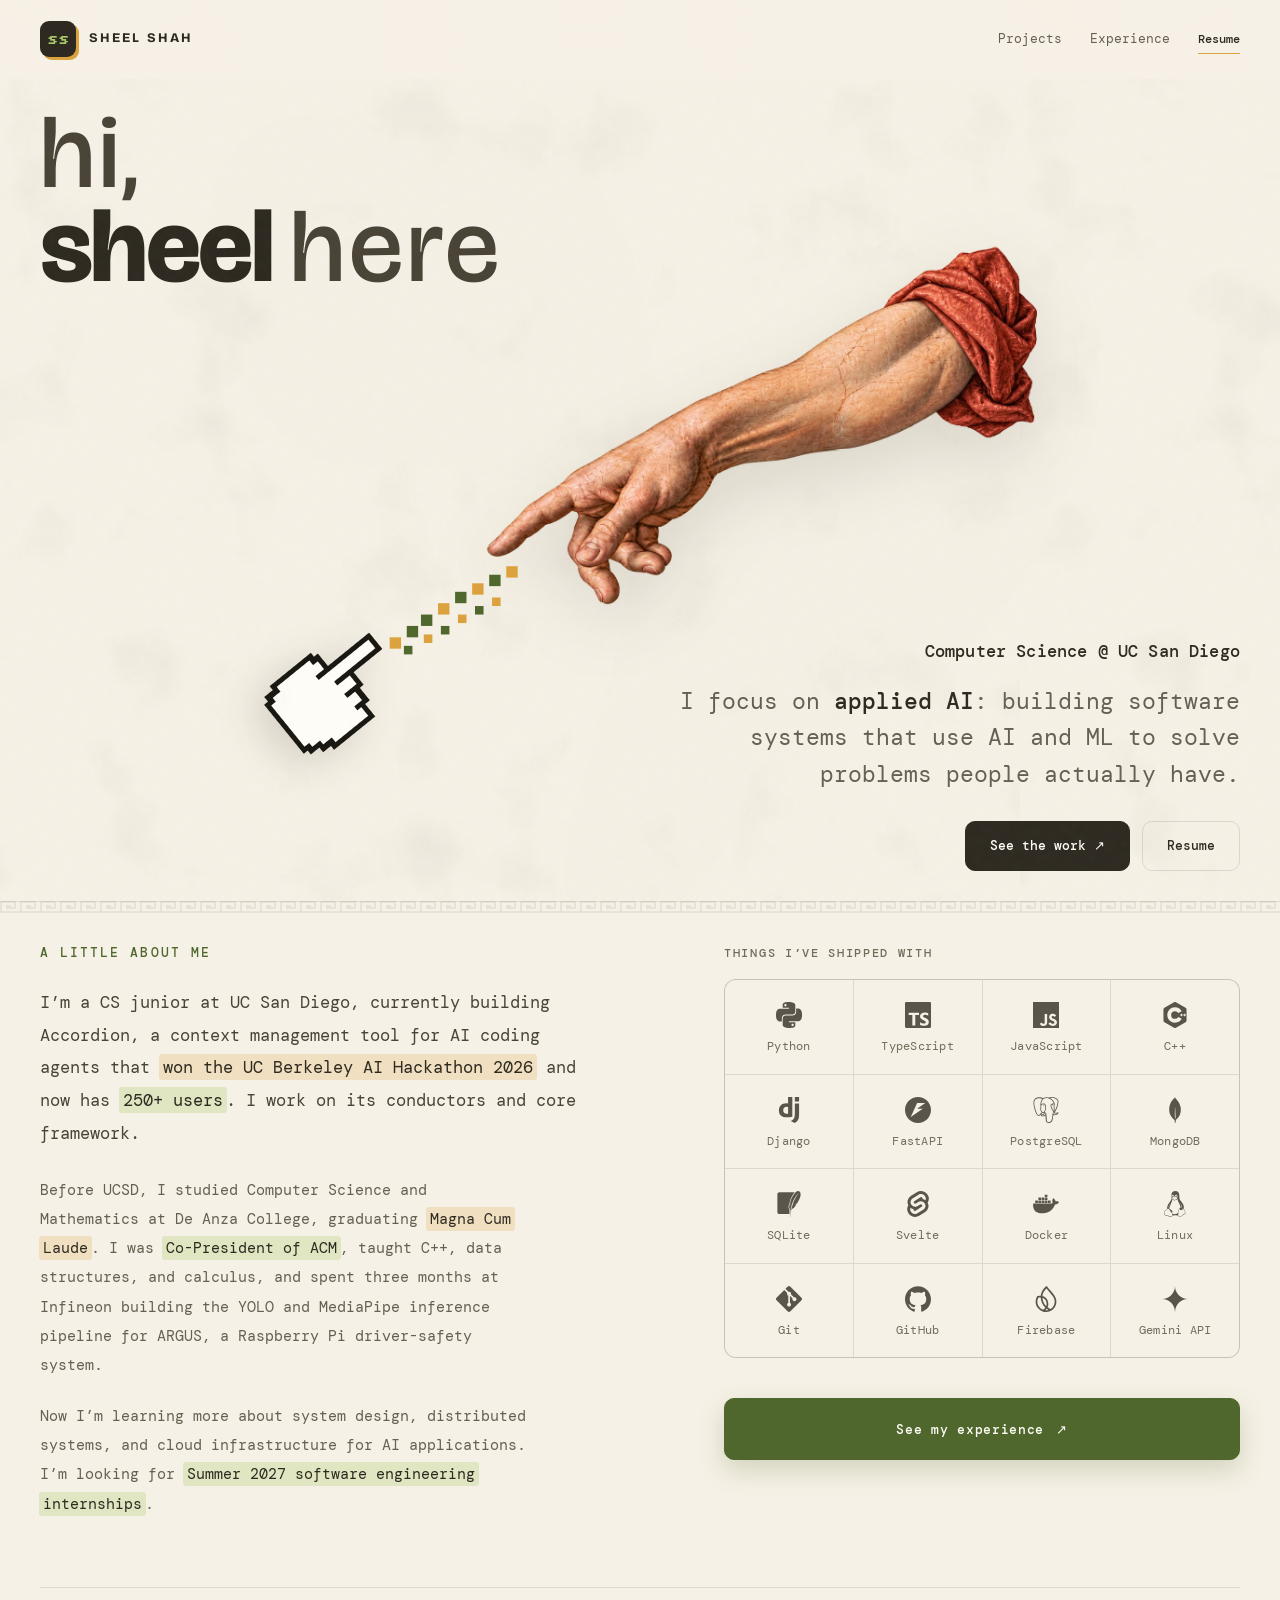
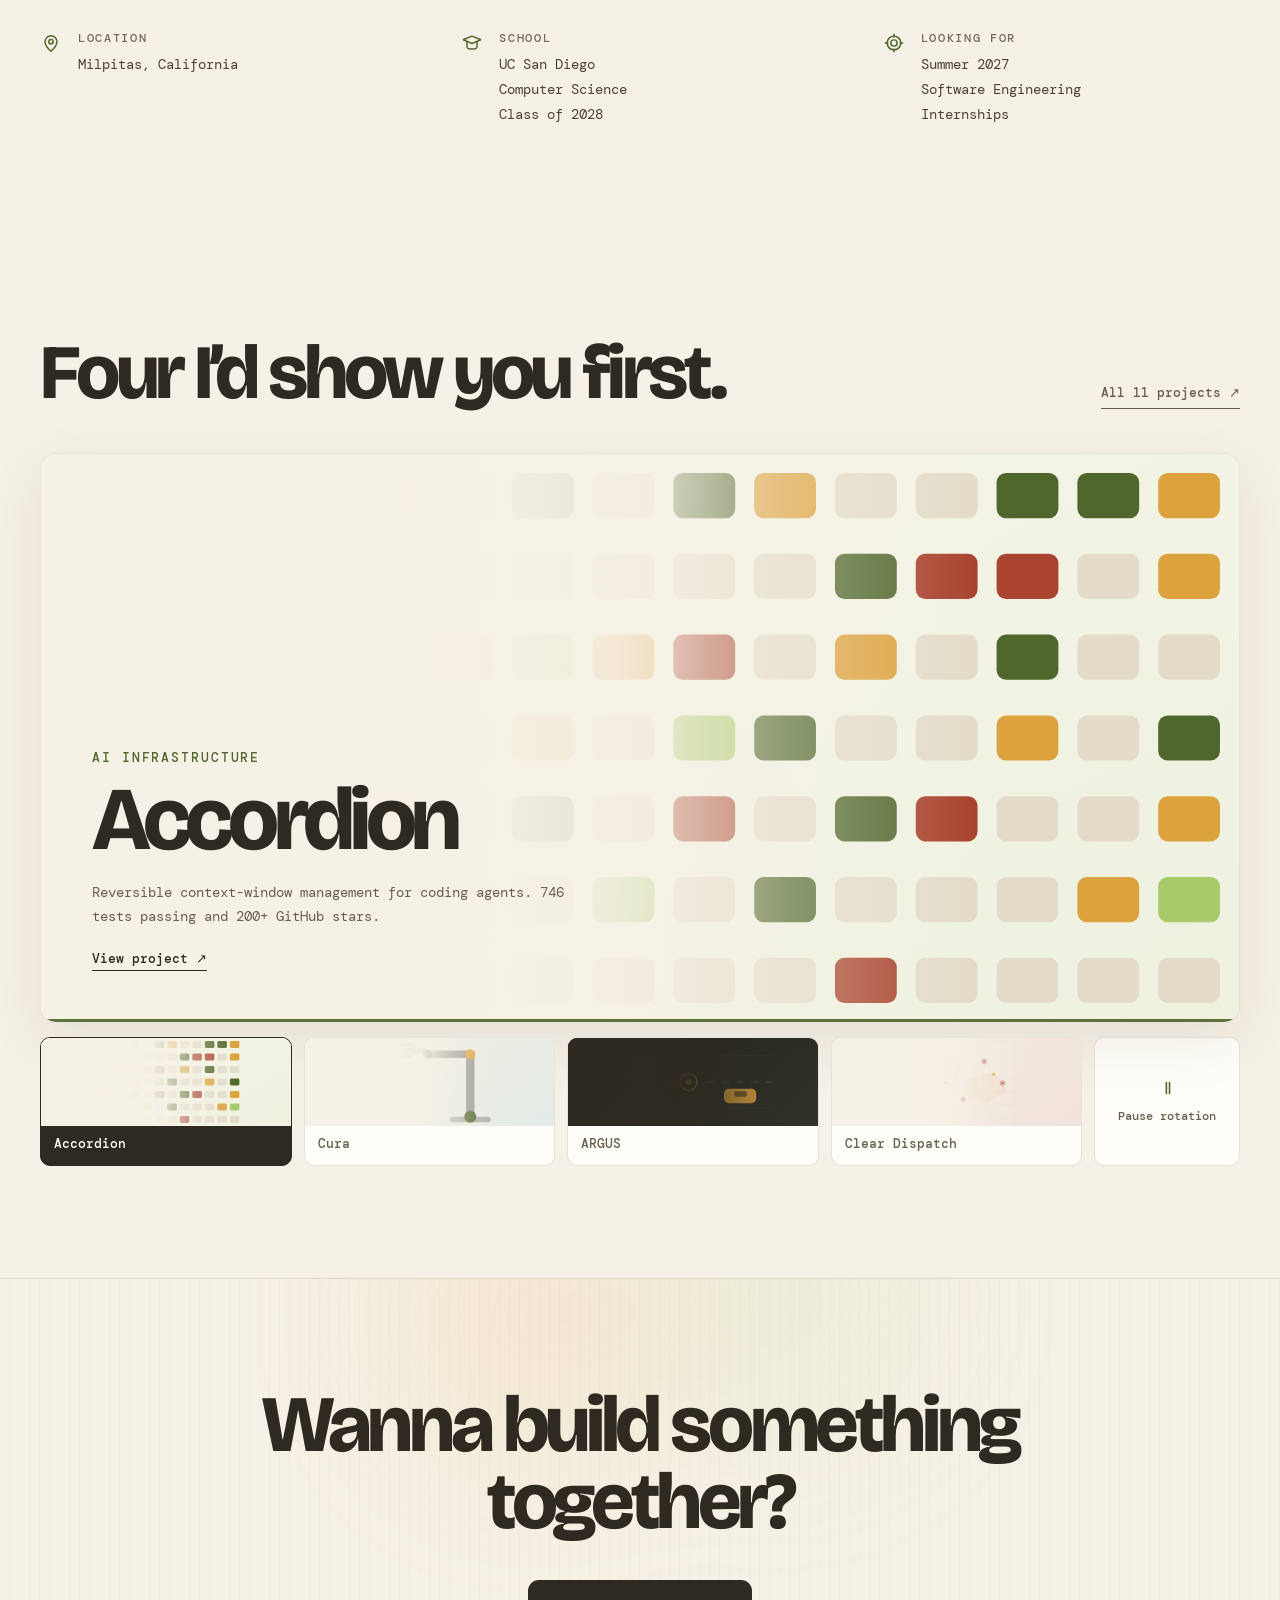
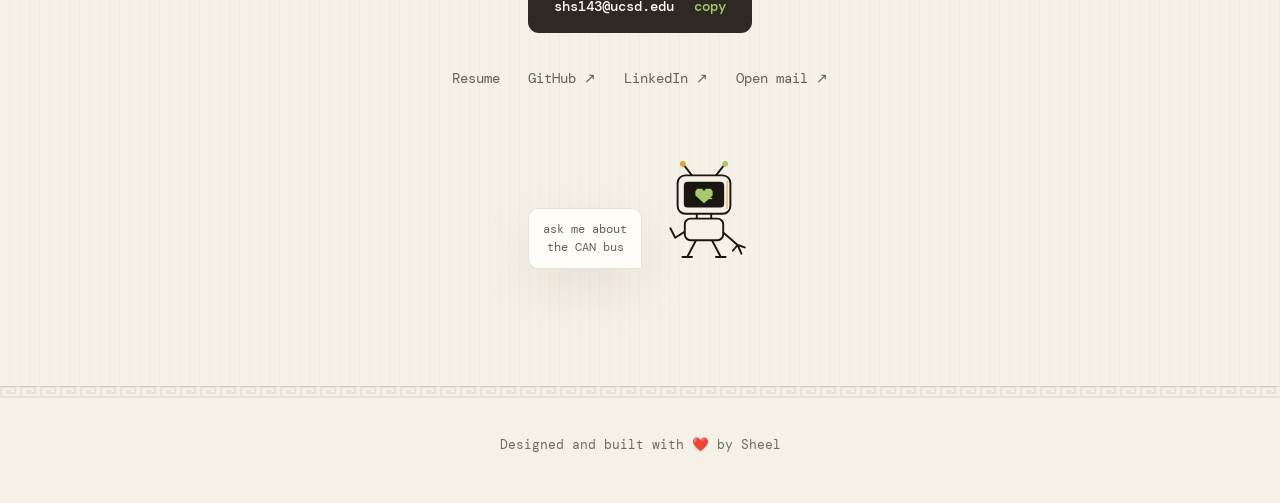
==== commit 818ac925: "Fix portfolio UI accessibility and interactions" ====
--- a/index.html
+++ b/index.html
@@ -8,8 +8,8 @@
   <title>Sheel Shah | Software Engineer</title>
   <link rel="icon" href="favicon.svg?v=9f68867b" type="image/svg+xml">
   <link rel="canonical" href="https://sheel.dev/"><meta property="og:type" content="website"><meta property="og:site_name" content="Sheel Shah"><meta property="og:title" content="Sheel Shah — Software Engineer"><meta property="og:description" content="Sheel Shah — computer science at UC San Diego, focused on applied AI: software systems that use AI and ML to solve problems people actually have."><meta property="og:url" content="https://sheel.dev/"><meta property="og:image" content="https://sheel.dev/assets/og/og.png"><meta property="og:image:width" content="1200"><meta property="og:image:height" content="630"><meta property="og:image:alt" content="A cream card reading “hi, sheel here” beside a Renaissance fresco hand reaching toward a pixel-art cursor"><meta name="twitter:card" content="summary_large_image"><link rel="preconnect" href="https://fonts.googleapis.com"><link rel="preconnect" href="https://fonts.gstatic.com" crossorigin><link rel="stylesheet" href="https://fonts.googleapis.com/css2?family=Bricolage+Grotesque:opsz,wght@12..96,200..800&amp;family=DM+Mono:wght@400;500&amp;family=Silkscreen:wght@700&amp;display=swap"><link rel="stylesheet" href="assets/tech/tech.css?v=f1bf6020">
-  <link rel="stylesheet" href="styles.css?v=783bb512">
-  <script defer src="site.js?v=8b747562"></script>
+  <link rel="stylesheet" href="styles.css?v=defa63a3">
+  <script defer src="site.js?v=8107b488"></script>
   <script type="application/ld+json">{"@context":"https://schema.org","@type":"Person","name":"Sheel Shah","url":"https://sheel.dev/","image":"https://sheel.dev/assets/og/og.png","jobTitle":"Software Engineer","email":"mailto:shs143@ucsd.edu","affiliation":{"@type":"CollegeOrUniversity","name":"UC San Diego"},"sameAs":["https://github.com/shahxsheel","https://www.linkedin.com/in/shahxsheel"]}</script>
 </head>
 <body>
@@ -19,9 +19,9 @@
       <a class="brand" href="index.html" aria-label="Sheel Shah, home"><span class="brand-mark">SS</span><span class="brand-name">SHEEL SHAH</span></a>
       <nav class="desktop-nav" aria-label="Primary"><a href="projects.html">Projects</a><a href="experience.html">Experience</a></nav>
       <a class="resume-link" href="https://drive.google.com/file/d/1XOWkwlHtZuW1af7tEsaFfw5dud0yvwfT/view" target="_blank" rel="noreferrer">Resume</a>
-      <button class="menu-button" type="button" aria-label="Open navigation" aria-expanded="false"><span></span></button>
+      <button class="menu-button" type="button" aria-label="Open navigation" aria-expanded="false" aria-controls="mobile-navigation"><span></span></button>
     </div>
-    <nav class="mobile-nav" data-open="false" aria-label="Mobile"><div class="mobile-nav-links"><a href="projects.html">Projects</a><a href="experience.html">Experience</a><a href="https://drive.google.com/file/d/1XOWkwlHtZuW1af7tEsaFfw5dud0yvwfT/view" target="_blank" rel="noreferrer">Resume</a></div></nav>
+    <nav class="mobile-nav" id="mobile-navigation" data-open="false" aria-label="Mobile"><div class="mobile-nav-links"><a href="projects.html">Projects</a><a href="experience.html">Experience</a><a href="https://drive.google.com/file/d/1XOWkwlHtZuW1af7tEsaFfw5dud0yvwfT/view" target="_blank" rel="noreferrer">Resume</a></div></nav>
   </header>
 
   <main id="main">
@@ -72,22 +72,22 @@
         <div class="about-band-stack">
           <p class="tech-caption" id="tech-caption">Things I’ve shipped with</p>
           <ul class="tech-grid" aria-labelledby="tech-caption">
-            <li><span class="tech-logo tech-python" role="img" aria-label="Python"></span><span class="tech-name">Python</span></li>
-            <li><span class="tech-logo tech-typescript" role="img" aria-label="TypeScript"></span><span class="tech-name">TypeScript</span></li>
-            <li><span class="tech-logo tech-javascript" role="img" aria-label="JavaScript"></span><span class="tech-name">JavaScript</span></li>
-            <li><span class="tech-logo tech-cplusplus" role="img" aria-label="C++"></span><span class="tech-name">C++</span></li>
-            <li><span class="tech-logo tech-django" role="img" aria-label="Django"></span><span class="tech-name">Django</span></li>
-            <li><span class="tech-logo tech-fastapi" role="img" aria-label="FastAPI"></span><span class="tech-name">FastAPI</span></li>
-            <li><span class="tech-logo tech-postgresql" role="img" aria-label="PostgreSQL"></span><span class="tech-name">PostgreSQL</span></li>
-            <li><span class="tech-logo tech-mongodb" role="img" aria-label="MongoDB"></span><span class="tech-name">MongoDB</span></li>
-            <li><span class="tech-logo tech-sqlite" role="img" aria-label="SQLite"></span><span class="tech-name">SQLite</span></li>
-            <li><span class="tech-logo tech-svelte" role="img" aria-label="Svelte"></span><span class="tech-name">Svelte</span></li>
-            <li><span class="tech-logo tech-docker" role="img" aria-label="Docker"></span><span class="tech-name">Docker</span></li>
-            <li><span class="tech-logo tech-linux" role="img" aria-label="Linux"></span><span class="tech-name">Linux</span></li>
-            <li><span class="tech-logo tech-git" role="img" aria-label="Git"></span><span class="tech-name">Git</span></li>
-            <li><span class="tech-logo tech-github" role="img" aria-label="GitHub"></span><span class="tech-name">GitHub</span></li>
-            <li><span class="tech-logo tech-firebase" role="img" aria-label="Firebase"></span><span class="tech-name">Firebase</span></li>
-            <li><span class="tech-logo tech-googlegemini" role="img" aria-label="Gemini API"></span><span class="tech-name">Gemini API</span></li>
+            <li><span class="tech-logo tech-python" aria-hidden="true"></span><span class="tech-name">Python</span></li>
+            <li><span class="tech-logo tech-typescript" aria-hidden="true"></span><span class="tech-name">TypeScript</span></li>
+            <li><span class="tech-logo tech-javascript" aria-hidden="true"></span><span class="tech-name">JavaScript</span></li>
+            <li><span class="tech-logo tech-cplusplus" aria-hidden="true"></span><span class="tech-name">C++</span></li>
+            <li><span class="tech-logo tech-django" aria-hidden="true"></span><span class="tech-name">Django</span></li>
+            <li><span class="tech-logo tech-fastapi" aria-hidden="true"></span><span class="tech-name">FastAPI</span></li>
+            <li><span class="tech-logo tech-postgresql" aria-hidden="true"></span><span class="tech-name">PostgreSQL</span></li>
+            <li><span class="tech-logo tech-mongodb" aria-hidden="true"></span><span class="tech-name">MongoDB</span></li>
+            <li><span class="tech-logo tech-sqlite" aria-hidden="true"></span><span class="tech-name">SQLite</span></li>
+            <li><span class="tech-logo tech-svelte" aria-hidden="true"></span><span class="tech-name">Svelte</span></li>
+            <li><span class="tech-logo tech-docker" aria-hidden="true"></span><span class="tech-name">Docker</span></li>
+            <li><span class="tech-logo tech-linux" aria-hidden="true"></span><span class="tech-name">Linux</span></li>
+            <li><span class="tech-logo tech-git" aria-hidden="true"></span><span class="tech-name">Git</span></li>
+            <li><span class="tech-logo tech-github" aria-hidden="true"></span><span class="tech-name">GitHub</span></li>
+            <li><span class="tech-logo tech-firebase" aria-hidden="true"></span><span class="tech-name">Firebase</span></li>
+            <li><span class="tech-logo tech-googlegemini" aria-hidden="true"></span><span class="tech-name">Gemini API</span></li>
           </ul>
           <a class="button experience-cta" href="experience.html">See my experience<span class="cta-arrow" aria-hidden="true">↗</span></a>
         </div>
@@ -101,9 +101,9 @@
 
     <section class="home-section">
       <div class="container">
-        <div class="section-head"><div><h2 class="section-title">Four I’d show you first.</h2></div><a class="text-link" href="projects.html">All 9 projects ↗</a></div>
+        <div class="section-head"><div><h2 class="section-title">Four I’d show you first.</h2></div><a class="text-link" href="projects.html">All 11 projects ↗</a></div>
         <div class="featured-carousel" data-carousel data-interval="6700" data-paused="false" role="region" aria-roledescription="carousel" aria-label="Selected work">
-          <div class="carousel-stage">
+          <div class="carousel-stage" id="featured-carousel-stage">
             <a class="carousel-slide is-active" id="featured-accordion" data-carousel-slide href="projects.html#accordion" aria-hidden="false"><span class="project-visual visual-accordion"><svg class="viz viz-accordion" viewBox="224 70 416 239" preserveAspectRatio="xMaxYMid meet" fill="none" aria-hidden="true" focusable="false"><rect x="232" y="78" width="26" height="19" rx="4" fill="#e4dcc9"/><rect x="266" y="78" width="26" height="19" rx="4" fill="#dca23d"/><rect x="300" y="78" width="26" height="19" rx="4" fill="#a9ca6b"/><rect x="334" y="78" width="26" height="19" rx="4" fill="#4f672c"/><rect x="368" y="78" width="26" height="19" rx="4" fill="#e4dcc9"/><rect x="402" y="78" width="26" height="19" rx="4" fill="#4f672c"/><rect x="436" y="78" width="26" height="19" rx="4" fill="#dca23d"/><rect x="470" y="78" width="26" height="19" rx="4" fill="#e4dcc9"/><rect x="504" y="78" width="26" height="19" rx="4" fill="#e4dcc9"/><rect class="acc-b" x="538" y="78" width="26" height="19" rx="4" fill="#4f672c" style="--d:6.8s"/><rect x="572" y="78" width="26" height="19" rx="4" fill="#4f672c"/><rect x="606" y="78" width="26" height="19" rx="4" fill="#dca23d"/><rect x="232" y="112" width="26" height="19" rx="4" fill="#dca23d"/><rect x="266" y="112" width="26" height="19" rx="4" fill="#e4dcc9"/><rect x="300" y="112" width="26" height="19" rx="4" fill="#e4dcc9"/><rect x="334" y="112" width="26" height="19" rx="4" fill="#e4dcc9"/><rect x="368" y="112" width="26" height="19" rx="4" fill="#e4dcc9"/><rect x="402" y="112" width="26" height="19" rx="4" fill="#e4dcc9"/><rect x="436" y="112" width="26" height="19" rx="4" fill="#e4dcc9"/><rect x="470" y="112" width="26" height="19" rx="4" fill="#4f672c"/><rect x="504" y="112" width="26" height="19" rx="4" fill="#a8442f"/><rect x="538" y="112" width="26" height="19" rx="4" fill="#a8442f"/><rect x="572" y="112" width="26" height="19" rx="4" fill="#e4dcc9"/><rect x="606" y="112" width="26" height="19" rx="4" fill="#dca23d"/><rect x="232" y="146" width="26" height="19" rx="4" fill="#e4dcc9"/><rect class="acc-b" x="266" y="146" width="26" height="19" rx="4" fill="#e4dcc9" style="--d:10.2s"/><rect x="300" y="146" width="26" height="19" rx="4" fill="#a8442f"/><rect x="334" y="146" width="26" height="19" rx="4" fill="#a9ca6b"/><rect x="368" y="146" width="26" height="19" rx="4" fill="#dca23d"/><rect x="402" y="146" width="26" height="19" rx="4" fill="#a8442f"/><rect x="436" y="146" width="26" height="19" rx="4" fill="#e4dcc9"/><rect x="470" y="146" width="26" height="19" rx="4" fill="#dca23d"/><rect x="504" y="146" width="26" height="19" rx="4" fill="#e4dcc9"/><rect x="538" y="146" width="26" height="19" rx="4" fill="#4f672c"/><rect class="acc-b" x="572" y="146" width="26" height="19" rx="4" fill="#e4dcc9" style="--d:11.9s"/><rect x="606" y="146" width="26" height="19" rx="4" fill="#e4dcc9"/><rect x="232" y="180" width="26" height="19" rx="4" fill="#e4dcc9"/><rect x="266" y="180" width="26" height="19" rx="4" fill="#e4dcc9"/><rect x="300" y="180" width="26" height="19" rx="4" fill="#e4dcc9"/><rect x="334" y="180" width="26" height="19" rx="4" fill="#dca23d"/><rect x="368" y="180" width="26" height="19" rx="4" fill="#e4dcc9"/><rect x="402" y="180" width="26" height="19" rx="4" fill="#a9ca6b"/><rect x="436" y="180" width="26" height="19" rx="4" fill="#4f672c"/><rect class="acc-b" x="470" y="180" width="26" height="19" rx="4" fill="#e4dcc9" style="--d:13.6s"/><rect x="504" y="180" width="26" height="19" rx="4" fill="#e4dcc9"/><rect x="538" y="180" width="26" height="19" rx="4" fill="#dca23d"/><rect x="572" y="180" width="26" height="19" rx="4" fill="#e4dcc9"/><rect x="606" y="180" width="26" height="19" rx="4" fill="#4f672c"/><rect class="acc-b" x="232" y="214" width="26" height="19" rx="4" fill="#e4dcc9" style="--d:1.7s"/><rect x="266" y="214" width="26" height="19" rx="4" fill="#a8442f"/><rect class="acc-b" x="300" y="214" width="26" height="19" rx="4" fill="#e4dcc9" style="--d:3.4s"/><rect x="334" y="214" width="26" height="19" rx="4" fill="#4f672c"/><rect x="368" y="214" width="26" height="19" rx="4" fill="#e4dcc9"/><rect class="acc-b" x="402" y="214" width="26" height="19" rx="4" fill="#a8442f" style="--d:5.1s"/><rect x="436" y="214" width="26" height="19" rx="4" fill="#e4dcc9"/><rect x="470" y="214" width="26" height="19" rx="4" fill="#4f672c"/><rect x="504" y="214" width="26" height="19" rx="4" fill="#a8442f"/><rect x="538" y="214" width="26" height="19" rx="4" fill="#e4dcc9"/><rect x="572" y="214" width="26" height="19" rx="4" fill="#e4dcc9"/><rect x="606" y="214" width="26" height="19" rx="4" fill="#dca23d"/><rect class="acc-b" x="232" y="248" width="26" height="19" rx="4" fill="#e4dcc9" style="--d:0.0s"/><rect x="266" y="248" width="26" height="19" rx="4" fill="#a9ca6b"/><rect x="300" y="248" width="26" height="19" rx="4" fill="#e4dcc9"/><rect x="334" y="248" width="26" height="19" rx="4" fill="#e4dcc9"/><rect x="368" y="248" width="26" height="19" rx="4" fill="#a9ca6b"/><rect x="402" y="248" width="26" height="19" rx="4" fill="#e4dcc9"/><rect x="436" y="248" width="26" height="19" rx="4" fill="#4f672c"/><rect x="470" y="248" width="26" height="19" rx="4" fill="#e4dcc9"/><rect x="504" y="248" width="26" height="19" rx="4" fill="#e4dcc9"/><rect x="538" y="248" width="26" height="19" rx="4" fill="#e4dcc9"/><rect x="572" y="248" width="26" height="19" rx="4" fill="#dca23d"/><rect x="606" y="248" width="26" height="19" rx="4" fill="#a9ca6b"/><rect class="acc-b" x="232" y="282" width="26" height="19" rx="4" fill="#e4dcc9" style="--d:8.5s"/><rect x="266" y="282" width="26" height="19" rx="4" fill="#e4dcc9"/><rect x="300" y="282" width="26" height="19" rx="4" fill="#e4dcc9"/><rect x="334" y="282" width="26" height="19" rx="4" fill="#e4dcc9"/><rect x="368" y="282" width="26" height="19" rx="4" fill="#e4dcc9"/><rect x="402" y="282" width="26" height="19" rx="4" fill="#e4dcc9"/><rect x="436" y="282" width="26" height="19" rx="4" fill="#e4dcc9"/><rect x="470" y="282" width="26" height="19" rx="4" fill="#a8442f"/><rect x="504" y="282" width="26" height="19" rx="4" fill="#e4dcc9"/><rect x="538" y="282" width="26" height="19" rx="4" fill="#e4dcc9"/><rect x="572" y="282" width="26" height="19" rx="4" fill="#e4dcc9"/><rect x="606" y="282" width="26" height="19" rx="4" fill="#e4dcc9"/></svg></span><span class="carousel-copy"><span class="carousel-kicker">AI INFRASTRUCTURE</span><strong class="carousel-title">Accordion</strong><span class="carousel-description">Reversible context-window management for coding agents. 746 tests passing and 200+ GitHub stars.</span><span class="carousel-link">View project ↗</span></span></a>
             <a class="carousel-slide" id="featured-cura" data-carousel-slide href="projects.html#cura" aria-hidden="true" tabindex="-1"><span class="project-visual visual-cura"><svg class="viz viz-cura" viewBox="264 161 278 189" preserveAspectRatio="xMaxYMid meet" fill="none" aria-hidden="true" focusable="false">
 <rect x="446" y="330" width="88" height="12" rx="6" fill="#2e2a21" opacity=".30"/>
@@ -123,7 +123,7 @@
 </g>
 <circle class="cura-target" cx="286" cy="188" r="14" fill="none" stroke="#4f672c" stroke-width="3" opacity=".5"/>
 </svg></span><span class="carousel-copy"><span class="carousel-kicker">ROBOTICS</span><strong class="carousel-title">Cura</strong><span class="carousel-description">A CAN-bus robotic feeding assistant with a macOS control stack built from scratch.</span><span class="carousel-link">View project ↗</span></span></a>
-            <a class="carousel-slide" id="featured-argus" data-carousel-slide href="experience.html#infineon" aria-hidden="true" tabindex="-1"><span class="project-visual visual-argus"><svg class="viz viz-argus" viewBox="182 96 512 208" preserveAspectRatio="xMaxYMid meet" fill="none" aria-hidden="true" focusable="false">
+            <a class="carousel-slide" id="featured-argus" data-carousel-slide href="projects.html#argus" aria-hidden="true" tabindex="-1"><span class="project-visual visual-argus"><svg class="viz viz-argus" viewBox="182 96 512 208" preserveAspectRatio="xMaxYMid meet" fill="none" aria-hidden="true" focusable="false">
 <path d="M236 200H628" stroke="#a9ca6b" stroke-width="2" stroke-dasharray="16 18" opacity=".26"/>
 <path d="M236 138H628" stroke="#a9ca6b" stroke-width="1" opacity=".13"/>
 <path d="M236 262H628" stroke="#a9ca6b" stroke-width="1" opacity=".13"/>
@@ -139,15 +139,18 @@
   <circle cx="428" cy="200" r="20" fill="none" stroke="#dca23d" stroke-width="3"/>
   <circle cx="428" cy="200" r="7" fill="#dca23d"/>
 </g>
-</svg></span><span class="carousel-copy carousel-copy-light"><span class="carousel-kicker">EMBEDDED ML</span><strong class="carousel-title">ARGUS</strong><span class="carousel-description">Driver monitoring at 15+ FPS and sub-70ms latency on Raspberry Pi hardware.</span><span class="carousel-link">View experience ↗</span></span></a>
+</svg></span><span class="carousel-copy carousel-copy-light"><span class="carousel-kicker">EMBEDDED ML</span><strong class="carousel-title">ARGUS</strong><span class="carousel-description">Driver monitoring at 15+ FPS and sub-70ms latency on Raspberry Pi hardware.</span><span class="carousel-link">View project ↗</span></span></a>
             <a class="carousel-slide" id="featured-signal" data-carousel-slide href="projects.html#signal" aria-hidden="true" tabindex="-1"><span class="project-visual visual-signal"><svg class="viz viz-signal" viewBox="224 52 412 300" preserveAspectRatio="xMaxYMid meet" fill="none" aria-hidden="true" focusable="false"><path d="M232 60V344" stroke="#2e2a21" stroke-width="1" opacity=".07"/><path d="M276 60V344" stroke="#2e2a21" stroke-width="1" opacity=".07"/><path d="M320 60V344" stroke="#2e2a21" stroke-width="1" opacity=".07"/><path d="M364 60V344" stroke="#2e2a21" stroke-width="1" opacity=".07"/><path d="M408 60V344" stroke="#2e2a21" stroke-width="1" opacity=".07"/><path d="M452 60V344" stroke="#2e2a21" stroke-width="1" opacity=".07"/><path d="M496 60V344" stroke="#2e2a21" stroke-width="1" opacity=".07"/><path d="M540 60V344" stroke="#2e2a21" stroke-width="1" opacity=".07"/><path d="M584 60V344" stroke="#2e2a21" stroke-width="1" opacity=".07"/><path d="M628 60V344" stroke="#2e2a21" stroke-width="1" opacity=".07"/><path d="M232 60H628" stroke="#2e2a21" stroke-width="1" opacity=".07"/><path d="M232 104H628" stroke="#2e2a21" stroke-width="1" opacity=".07"/><path d="M232 148H628" stroke="#2e2a21" stroke-width="1" opacity=".07"/><path d="M232 192H628" stroke="#2e2a21" stroke-width="1" opacity=".07"/><path d="M232 236H628" stroke="#2e2a21" stroke-width="1" opacity=".07"/><path d="M232 280H628" stroke="#2e2a21" stroke-width="1" opacity=".07"/><path d="M232 324H628" stroke="#2e2a21" stroke-width="1" opacity=".07"/><path d="M300 128 L392 106 L448 158 L406 226 L318 214 Z" fill="#a8442f" opacity=".09"/><path d="M470 190 L560 168 L604 236 L520 276 L462 244 Z" fill="#dca23d" opacity=".10"/><circle cx="392" cy="206" r="5" fill="#4f672c"/><circle cx="556" cy="176" r="5" fill="#dca23d"/><g style="--d:0s"><circle class="cd-ring" cx="330" cy="168" r="8" fill="none" stroke="#a8442f" stroke-width="2"/><circle class="cd-core" cx="330" cy="168" r="4" fill="#a8442f"/></g><g style="--d:1.6s"><circle class="cd-ring" cx="524" cy="132" r="8" fill="none" stroke="#a8442f" stroke-width="2"/><circle class="cd-core" cx="524" cy="132" r="4" fill="#a8442f"/></g><g style="--d:3.2s"><circle class="cd-ring" cx="452" cy="262" r="8" fill="none" stroke="#a8442f" stroke-width="2"/><circle class="cd-core" cx="452" cy="262" r="4" fill="#a8442f"/></g><g style="--d:4.8s"><circle class="cd-ring" cx="586" cy="206" r="8" fill="none" stroke="#a8442f" stroke-width="2"/><circle class="cd-core" cx="586" cy="206" r="4" fill="#a8442f"/></g><g style="--d:6.4s"><circle class="cd-ring" cx="286" cy="244" r="8" fill="none" stroke="#a8442f" stroke-width="2"/><circle class="cd-core" cx="286" cy="244" r="4" fill="#a8442f"/></g></svg></span><span class="carousel-copy"><span class="carousel-kicker">PUBLIC SAFETY</span><strong class="carousel-title">Clear Dispatch</strong><span class="carousel-description">Four coordinated AI agents supporting a human 911 dispatcher during wildfire surges.</span><span class="carousel-link">View project ↗</span></span></a>
             <span class="carousel-stage-progress" aria-hidden="true"></span>
           </div>
-          <div class="carousel-thumbnails" role="tablist" aria-label="Choose a featured project">
-            <button class="carousel-thumbnail is-active" type="button" data-carousel-thumb role="tab" aria-selected="true" aria-controls="featured-accordion"><span class="carousel-thumb-preview"><span class="project-visual visual-accordion"></span></span><span class="carousel-thumb-label">Accordion</span></button>
-            <button class="carousel-thumbnail" type="button" data-carousel-thumb role="tab" aria-selected="false" aria-controls="featured-cura"><span class="carousel-thumb-preview"><span class="project-visual visual-cura"></span></span><span class="carousel-thumb-label">Cura</span></button>
-            <button class="carousel-thumbnail" type="button" data-carousel-thumb role="tab" aria-selected="false" aria-controls="featured-argus"><span class="carousel-thumb-preview"><span class="project-visual visual-argus"></span></span><span class="carousel-thumb-label">ARGUS</span></button>
-            <button class="carousel-thumbnail" type="button" data-carousel-thumb role="tab" aria-selected="false" aria-controls="featured-signal"><span class="carousel-thumb-preview"><span class="project-visual visual-signal"></span></span><span class="carousel-thumb-label">Clear Dispatch</span></button>
+          <div class="carousel-controls">
+            <div class="carousel-thumbnails" role="group" aria-label="Choose a featured project">
+              <button class="carousel-thumbnail is-active" type="button" data-carousel-thumb aria-pressed="true" aria-controls="featured-accordion"><span class="carousel-thumb-preview"><span class="project-visual visual-accordion"></span></span><span class="carousel-thumb-label">Accordion</span></button>
+              <button class="carousel-thumbnail" type="button" data-carousel-thumb aria-pressed="false" aria-controls="featured-cura"><span class="carousel-thumb-preview"><span class="project-visual visual-cura"></span></span><span class="carousel-thumb-label">Cura</span></button>
+              <button class="carousel-thumbnail" type="button" data-carousel-thumb aria-pressed="false" aria-controls="featured-argus"><span class="carousel-thumb-preview"><span class="project-visual visual-argus"></span></span><span class="carousel-thumb-label">ARGUS</span></button>
+              <button class="carousel-thumbnail" type="button" data-carousel-thumb aria-pressed="false" aria-controls="featured-signal"><span class="carousel-thumb-preview"><span class="project-visual visual-signal"></span></span><span class="carousel-thumb-label">Clear Dispatch</span></button>
+            </div>
+            <button class="carousel-toggle" type="button" data-carousel-toggle aria-pressed="false" aria-controls="featured-carousel-stage"><span class="carousel-toggle-icon" aria-hidden="true">Ⅱ</span><span data-carousel-toggle-label>Pause rotation</span></button>
           </div>
           
         </div>
@@ -157,7 +160,7 @@
     <section class="build greek-rule" id="build">
       <div class="container build-inner">
         <h2>Wanna build something together?</h2>
-        <button class="email-button" type="button" data-copy-email="shs143@ucsd.edu">shs143@ucsd.edu <span>copy</span></button>
+        <button class="email-button" type="button" data-copy-email="shs143@ucsd.edu">shs143@ucsd.edu <span data-copy-status role="status" aria-live="polite">copy</span></button>
         <div class="social-links">
           <a href="https://drive.google.com/file/d/1XOWkwlHtZuW1af7tEsaFfw5dud0yvwfT/view" target="_blank" rel="noreferrer">Resume</a>
           <a href="https://github.com/shahxsheel" target="_blank" rel="noreferrer">GitHub ↗</a>
@@ -166,7 +169,10 @@
         </div>
         <div class="build-character">
           <span class="build-bubble">ask me about<br>the CAN bus</span>
-          <object class="build-bit" data="assets/bit/bit-intro.svg" type="image/svg+xml" aria-label="Bit, Sheel's small robot mascot. Click for a reaction."></object>
+          <span class="build-bit-wrap">
+            <object class="build-bit" data="assets/bit/bit-intro.svg" type="image/svg+xml" tabindex="-1" aria-hidden="true"></object>
+            <button class="build-bit-trigger" type="button" data-bit-trigger aria-label="Make Bit react"></button>
+          </span>
         </div>
       </div>
     </section>
--- a/styles.css
+++ b/styles.css
@@ -189,7 +189,7 @@
 
 .home-section { padding: 112px 0; }
 .section-head { display: flex; align-items: end; justify-content: space-between; gap: 32px; margin-bottom: 44px; }
-.text-link { flex: none; font: 500 0.82rem/1 var(--mono); border-bottom: 1px solid currentColor; padding-bottom: 5px; color: var(--muted); }
+.text-link { flex: none; display: inline-flex; align-items: center; min-height: 32px; padding: 6px 0; color: var(--muted); border-bottom: 1px solid currentColor; font: 500 0.82rem/1 var(--mono); }
 
 .featured-carousel { --carousel-duration: 6.7s; position: relative; }
 .carousel-stage { position: relative; min-height: 570px; overflow: hidden; border: 1px solid var(--line); border-radius: var(--radius); background: var(--surface); box-shadow: var(--shadow); }
@@ -207,12 +207,18 @@
 .carousel-title { margin-top: 16px; font: 750 clamp(3.4rem, 7vw, 6.6rem)/.86 var(--display); letter-spacing: -.06em; }
 .carousel-description { max-width: 62ch; margin-top: 22px; color: var(--muted); font: 400 .88rem/1.75 var(--mono); }
 .carousel-link { margin-top: 24px; padding-bottom: 4px; border-bottom: 1px solid currentColor; font: 500 .8rem/1 var(--mono); }
-.carousel-thumbnails { display: grid; grid-template-columns: repeat(4, minmax(0, 1fr)); gap: 12px; margin-top: 14px; }
+.carousel-controls { display: grid; grid-template-columns: minmax(0, 1fr) auto; gap: 12px; align-items: stretch; margin-top: 14px; }
+.carousel-thumbnails { display: grid; grid-template-columns: repeat(4, minmax(0, 1fr)); gap: 12px; }
 .carousel-thumbnail { position: relative; min-width: 0; padding: 0; overflow: hidden; border: 1px solid var(--line); border-radius: 10px; background: var(--surface); color: var(--muted); text-align: left; cursor: pointer; transition: border-color 180ms ease, transform 180ms ease; }
 .carousel-thumbnail:hover { transform: translateY(-2px); border-color: rgba(46, 42, 33, .34); }
 .carousel-thumbnail.is-active { border-color: var(--ink); color: var(--surface); background: var(--ink); }
 .carousel-thumb-preview { position: relative; display: block; height: 88px; overflow: hidden; background: var(--paper-deep); }
 .carousel-thumb-label { display: block; overflow: hidden; padding: 12px 13px 14px; font: 500 .8rem/1 var(--mono); text-overflow: ellipsis; white-space: nowrap; }
+.carousel-toggle { min-width: 146px; padding: 0 18px; border: 1px solid var(--line); border-radius: 10px; background: var(--surface); color: var(--muted); cursor: pointer; font: 500 .78rem/1.35 var(--mono); transition: border-color 180ms ease, background 180ms ease, color 180ms ease; }
+.carousel-toggle:hover { border-color: rgba(46, 42, 33, .34); color: var(--ink); }
+.carousel-toggle[aria-pressed="true"] { background: var(--paper-deep); color: var(--ink); }
+.carousel-toggle:disabled { cursor: default; opacity: .72; }
+.carousel-toggle-icon { display: block; margin-bottom: 8px; color: var(--olive); font-size: 1rem; letter-spacing: -.18em; }
 .project-visual { position: absolute; inset: 0; overflow: hidden; pointer-events: none; background: var(--paper-deep); }
 .project-visual img { width: 100%; height: 100%; object-fit: cover; display: block; }
 .project-visual::after  { content: ""; position: absolute; inset: 0; }
@@ -278,8 +284,8 @@
 @media (prefers-reduced-motion: reduce) { .viz * { animation: none !important; } }
 
 /* readability scrim under the copy */
-.project-visual::after { background: linear-gradient(78deg, rgba(246,241,230,.92) 0 26%, rgba(246,241,230,.34) 46%, transparent 66%); }
-.visual-argus::after { background: linear-gradient(78deg, rgba(46, 42, 33, .92) 0 26%, rgba(46, 42, 33, .40) 46%, transparent 66%); }
+.project-visual::after { background: linear-gradient(90deg, rgba(246,241,230,.98) 0 36%, rgba(246,241,230,.86) 48%, rgba(246,241,230,.38) 62%, transparent 78%); }
+.visual-argus::after { background: linear-gradient(90deg, rgba(46,42,33,.98) 0 36%, rgba(46,42,33,.86) 48%, rgba(46,42,33,.38) 62%, transparent 78%); }
 
 .greek-rule { position: relative; }
 .greek-rule::before {
@@ -328,7 +334,12 @@
 .build .social-links { margin-top: 30px; }
 .build-character { display: flex; align-items: flex-end; gap: 14px; margin-top: 54px; }
 .build-bubble { padding: 11px 14px; border: 1px solid var(--line); border-radius: 10px 10px 2px 10px; background: var(--surface); color: var(--muted); font: 400 .75rem/1.55 var(--mono); box-shadow: var(--shadow); }
-.build-bit { width: 96px; height: 120px; border: 0; }
+.build-bit-wrap { position: relative; display: grid; width: 96px; height: 120px; }
+.build-bit-wrap.is-reacting { animation: bitReact 780ms cubic-bezier(.22,.8,.24,1); }
+.build-bit-trigger { position: absolute; z-index: 1; inset: 0; padding: 0; border: 0; border-radius: 12px; background: transparent; cursor: pointer; }
+.build-bit { width: 100%; height: 100%; border: 0; pointer-events: none; }
+
+@keyframes bitReact { 0%, 100% { transform: translateY(0) rotate(0); } 38% { transform: translateY(-20px) rotate(-4deg); } 64% { transform: translateY(-8px) rotate(4deg); } }
 
 .page-hero { padding: 100px 0 70px; position: relative; overflow: hidden; }
 .page-hero > .container { position: relative; }
@@ -337,6 +348,7 @@
 .project-list { padding: 20px 0 120px; }
 .project-row { display: grid; grid-template-columns: repeat(2, minmax(0, 1fr)); grid-template-rows: auto 1fr; grid-template-areas: "name image" "detail image"; column-gap: clamp(42px, 6vw, 86px); row-gap: 24px; padding: 70px 0; border-top: 1px solid var(--line); align-items: start; }
 .project-row:nth-child(even) { grid-template-areas: "image name" "image detail"; }
+.project-row.is-text-only, .project-row.is-text-only:nth-child(even) { grid-template-columns: minmax(220px, .72fr) minmax(0, 1.28fr); grid-template-rows: auto; grid-template-areas: "name detail"; }
 .project-row:last-child { border-bottom: 1px solid var(--line); }
 .project-heading { grid-area: name; }
 .project-row:nth-child(even) .project-heading { text-align: left; }
@@ -353,7 +365,7 @@
 .tags { display: flex; flex-wrap: wrap; gap: 6px; margin-top: 18px; }
 .tag { padding: 7px 9px; border: 1px solid var(--line); border-radius: 6px; color: var(--muted); font: 400 0.75rem/1 var(--mono); }
 .project-links { display: flex; flex-wrap: wrap; gap: 18px; margin-top: 20px; }
-.project-links a { color: var(--olive); font: 500 .8rem/1 var(--mono); letter-spacing: .04em; border-bottom: 1px solid transparent; padding-bottom: 3px; transition: color 160ms ease, border-color 160ms ease; }
+.project-links a { display: inline-flex; align-items: center; min-height: 32px; padding: 6px 0; color: var(--olive); border-bottom: 1px solid transparent; font: 500 .8rem/1 var(--mono); letter-spacing: .04em; transition: color 160ms ease, border-color 160ms ease; }
 .project-links a:hover { color: var(--ink); border-bottom-color: currentColor; }
 .project-metric { display: inline-flex; margin-top: 18px; color: var(--olive); font: 500 0.8rem/1.5 var(--mono); }
 
@@ -367,18 +379,19 @@
 .role ul { margin: 22px 0 0; padding: 0; list-style: none; }
 .role li { position: relative; max-width: 74ch; margin: 14px 0; padding-left: 22px; color: var(--muted); font: 400 0.9rem/1.8 var(--mono); }
 .role li::before { content: ""; position: absolute; left: 0; top: .68em; width: 6px; height: 6px; border-radius: 50%; background: var(--olive); opacity: .34; }
+.project-row, .role { scroll-margin-top: 92px; }
 
 .email-button { margin-top: 38px; display: inline-flex; align-items: center; gap: 20px; padding: 19px 26px; border: 0; border-radius: 11px; background: var(--ink); color: var(--surface); cursor: pointer; font: 500 clamp(.8rem, 1.8vw, .9rem)/1 var(--mono); }
 .email-button span { color: var(--olive-light); }
 .social-links { display: flex; flex-wrap: wrap; justify-content: center; gap: 12px 28px; margin-top: 32px; color: var(--muted); font: 400 .88rem/1.5 var(--mono); }
-.social-links a { border-bottom: 1px solid transparent; }
+.social-links a { display: inline-flex; align-items: center; min-height: 32px; border-bottom: 1px solid transparent; }
 .social-links a:hover { border-color: currentColor; color: var(--ink); }
 
 .site-footer { border-top: 1px solid var(--line); background: var(--paper); }
 
 .footer-grid { min-height: 116px; display: flex; align-items: center; justify-content: space-between; gap: 30px; color: var(--faint); font: 400 .84rem/1.6 var(--mono); }
 .footer-grid.footer-centred { justify-content: center; text-align: center; }
-.footer-grid a { color: var(--muted); }
+.footer-grid a { display: inline-flex; align-items: center; min-height: 32px; color: var(--muted); }
 .footer-grid a:hover { color: var(--ink); }
 
 .not-found { min-height: 100vh; min-height: 100svh; display: grid; place-items: center; padding: 40px; }
@@ -423,6 +436,7 @@
   .carousel-copy { max-width: 64%; }
   .project-row { grid-template-columns: minmax(0, .9fr) minmax(260px, 1.1fr); grid-template-areas: "name image" "detail image"; column-gap: 32px; align-items: start; }
   .project-row:nth-child(even) { grid-template-areas: "image name" "image detail"; }
+  .project-row.is-text-only, .project-row.is-text-only:nth-child(even) { grid-template-columns: minmax(200px, .72fr) minmax(0, 1.28fr); grid-template-areas: "name detail"; }
   .role { grid-template-columns: 1fr; gap: 14px; }
 }
 
@@ -430,7 +444,7 @@
   .tech-grid { grid-template-columns: repeat(4, minmax(0, 1fr)); }
   .about-band-meta { grid-template-columns: 1fr; gap: 20px; }
   .tech-logo { width: 22px; height: 22px; }
-  .build-bit { width: 80px; height: 100px; }
+  .build-bit-wrap { width: 80px; height: 100px; }
   .container { width: min(calc(100% - 28px), var(--max)); }
   .nav-shell { height: 68px; }
   .brand-name { font-size: .8rem; }
@@ -448,11 +462,17 @@
   .carousel-stage { min-height: 500px; }
   .carousel-copy { max-width: 100%; padding-top: 180px; }
   .carousel-slide { padding: 25px; }
+  .carousel-controls { grid-template-columns: 1fr; }
   .carousel-thumbnails { grid-template-columns: repeat(2, minmax(0, 1fr)); }
   .carousel-thumb-preview { height: 66px; }
+  .carousel-toggle { min-height: 52px; }
+  .carousel-toggle-icon { display: inline-block; margin: 0 10px 0 0; }
+  .project-visual::after { background: linear-gradient(0deg, rgba(246,241,230,.98) 0 54%, rgba(246,241,230,.78) 70%, transparent 92%); }
+  .visual-argus::after { background: linear-gradient(0deg, rgba(46,42,33,.98) 0 54%, rgba(46,42,33,.78) 70%, transparent 92%); }
   .page-hero { padding: 78px 0 54px; }
   .project-list { padding-bottom: 84px; }
   .project-row, .project-row:nth-child(even) { grid-template-columns: 1fr; grid-template-rows: auto; grid-template-areas: "name" "image" "detail"; gap: 22px; padding: 42px 0; }
+  .project-row.is-text-only, .project-row.is-text-only:nth-child(even) { grid-template-columns: 1fr; grid-template-areas: "name" "detail"; }
   .project-image-slot { margin-block: 4px 2px; }
   .experience-wrap { padding-bottom: 84px; }
   .role { padding: 34px 0; }
@@ -511,7 +531,7 @@
   /* Slides are absolutely stacked on screen; print them one after another. */
   .carousel-stage { min-height: 0; overflow: visible; box-shadow: none; }
   .carousel-slide { position: static; opacity: 1; visibility: visible; transform: none; page-break-inside: avoid; break-inside: avoid; }
-  .carousel-stage-progress, .carousel-thumbnails { display: none !important; }
+  .carousel-stage-progress, .carousel-controls { display: none !important; }
 
   .project-row, .role, .about-band-meta > div { page-break-inside: avoid; break-inside: avoid; }
   .section-title, h1, h2 { page-break-after: avoid; break-after: avoid; }
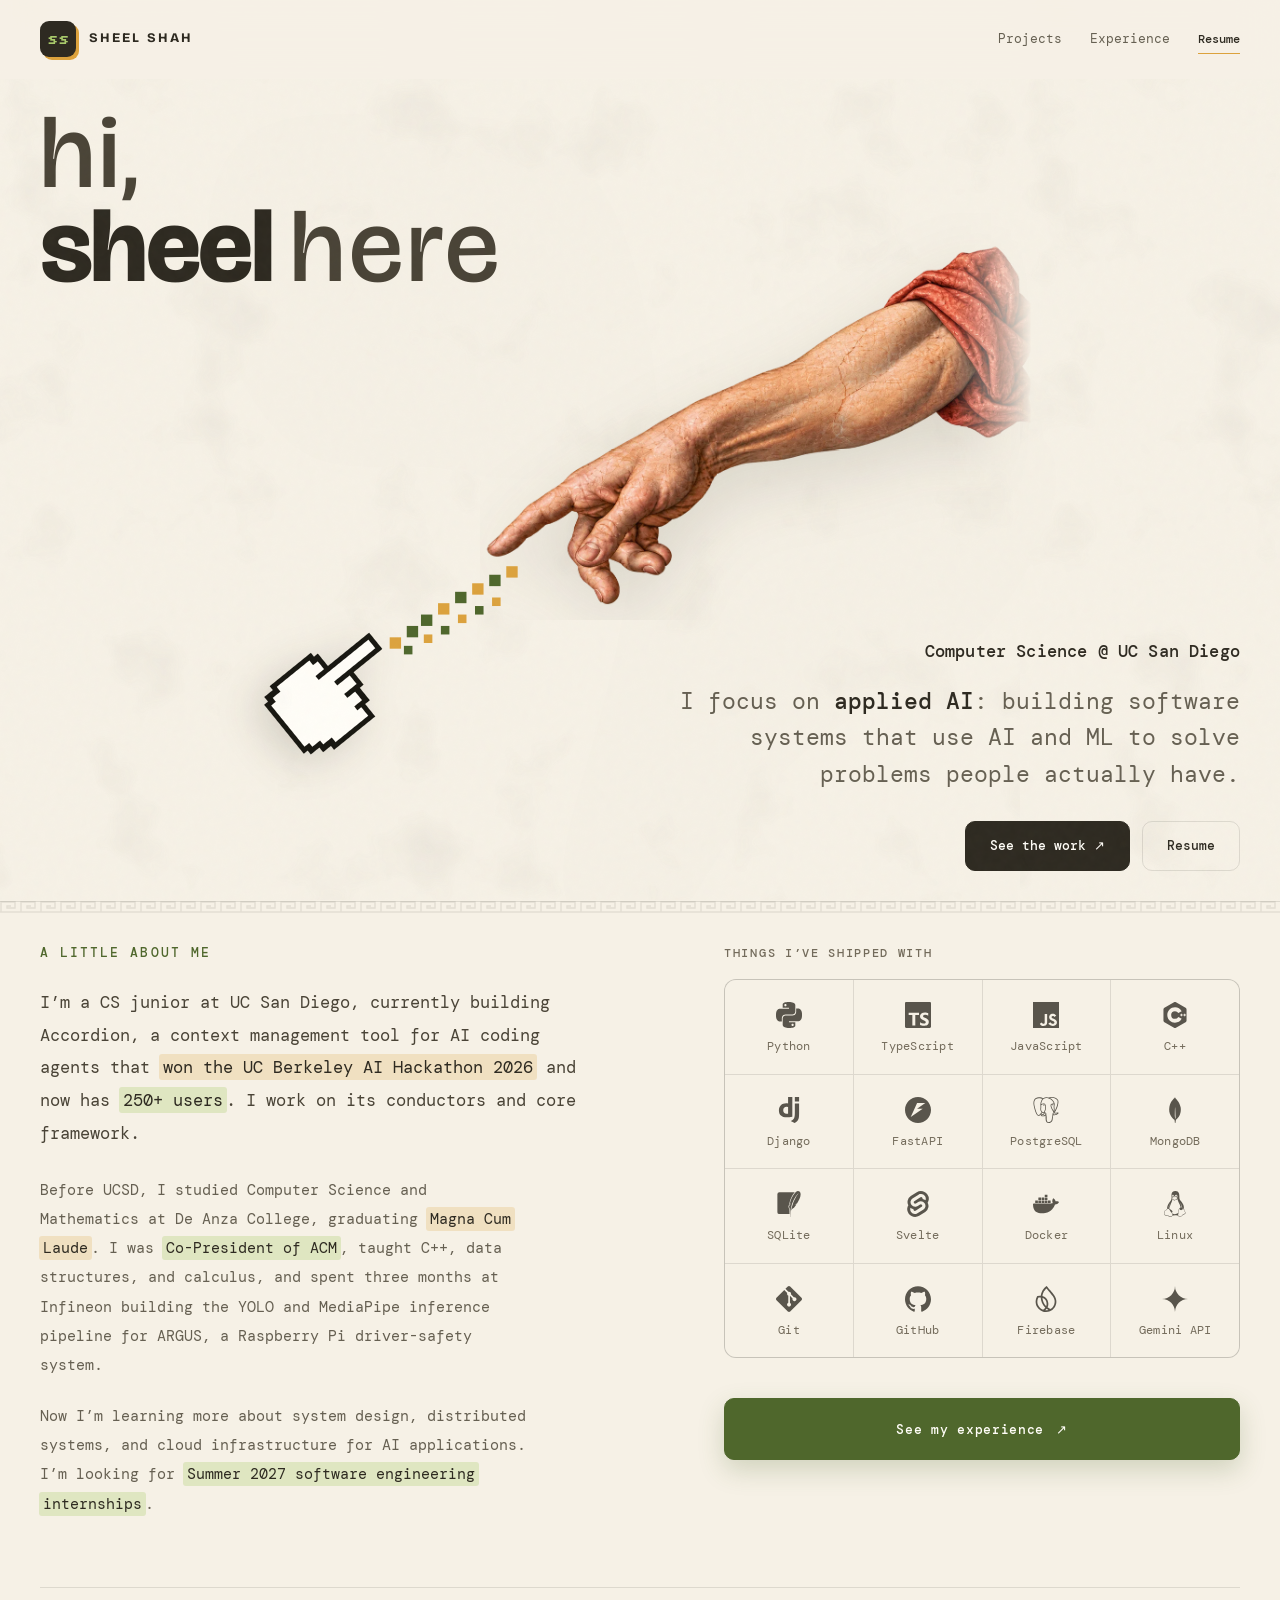
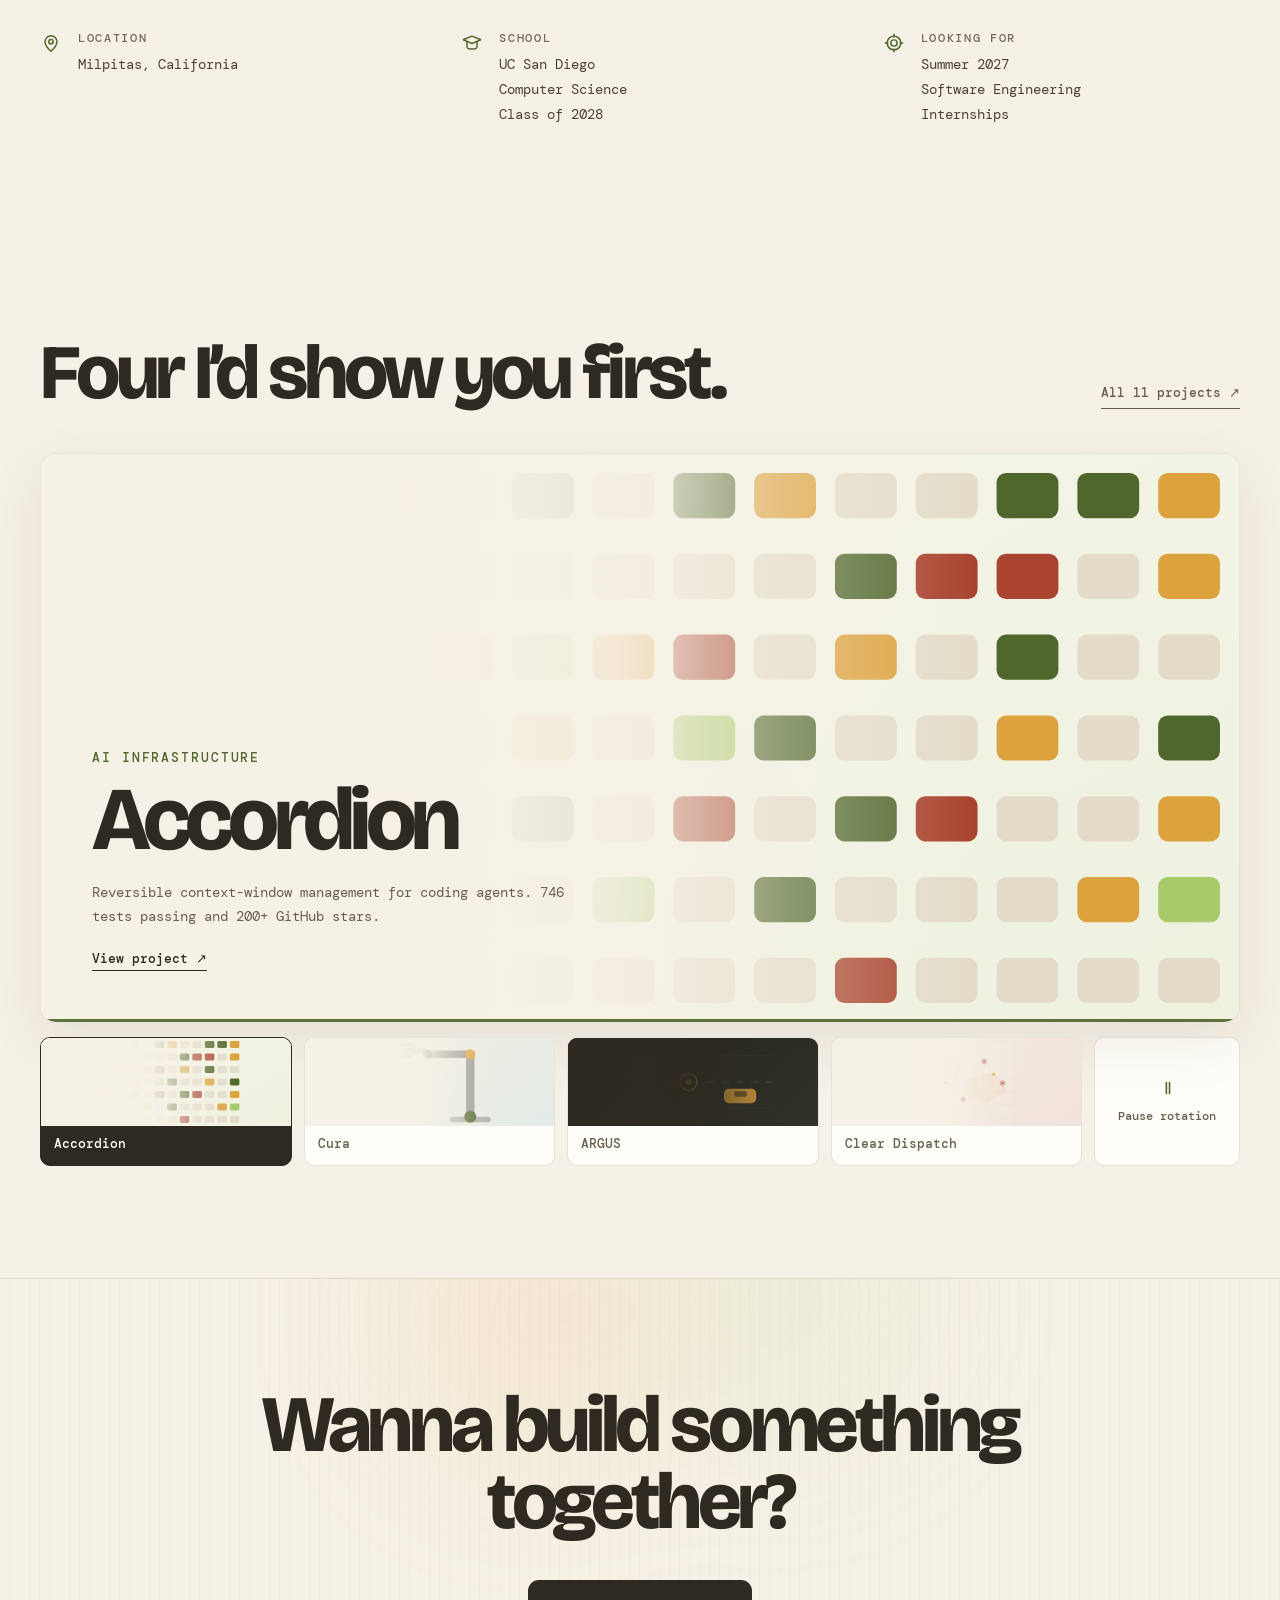
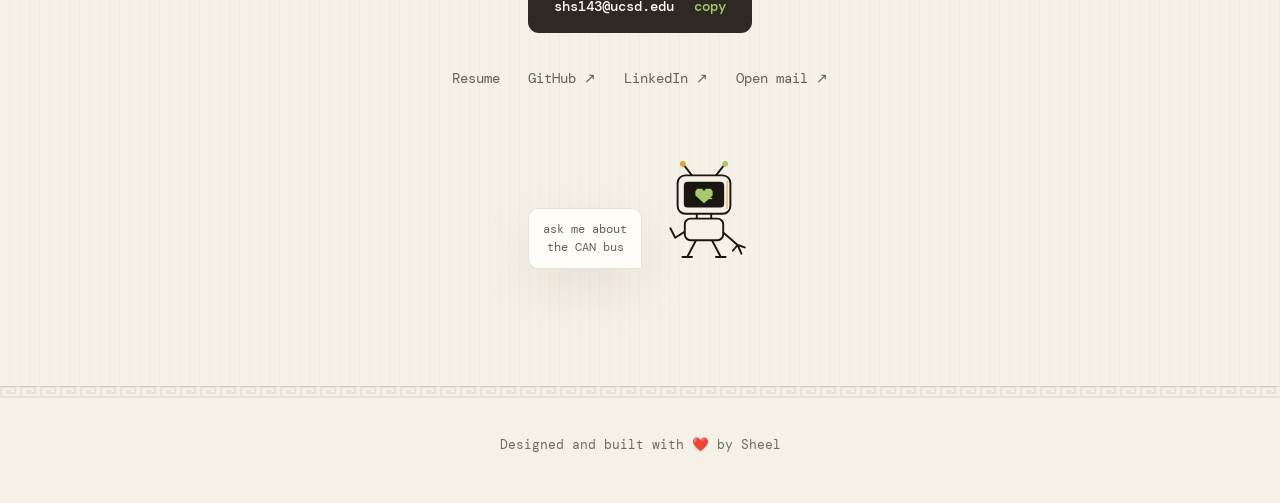
==== commit 9ca5dade: "Fade the hero sleeve crop" ====
--- a/index.html
+++ b/index.html
@@ -8,8 +8,8 @@
   <title>Sheel Shah | Software Engineer</title>
   <link rel="icon" href="favicon.svg?v=9f68867b" type="image/svg+xml">
   <link rel="canonical" href="https://sheel.dev/"><meta property="og:type" content="website"><meta property="og:site_name" content="Sheel Shah"><meta property="og:title" content="Sheel Shah — Software Engineer"><meta property="og:description" content="Sheel Shah — computer science at UC San Diego, focused on applied AI: software systems that use AI and ML to solve problems people actually have."><meta property="og:url" content="https://sheel.dev/"><meta property="og:image" content="https://sheel.dev/assets/og/og.png"><meta property="og:image:width" content="1200"><meta property="og:image:height" content="630"><meta property="og:image:alt" content="A cream card reading “hi, sheel here” beside a Renaissance fresco hand reaching toward a pixel-art cursor"><meta name="twitter:card" content="summary_large_image"><link rel="preconnect" href="https://fonts.googleapis.com"><link rel="preconnect" href="https://fonts.gstatic.com" crossorigin><link rel="stylesheet" href="https://fonts.googleapis.com/css2?family=Bricolage+Grotesque:opsz,wght@12..96,200..800&amp;family=DM+Mono:wght@400;500&amp;family=Silkscreen:wght@700&amp;display=swap"><link rel="stylesheet" href="assets/tech/tech.css?v=f1bf6020">
-  <link rel="stylesheet" href="styles.css?v=defa63a3">
-  <script defer src="site.js?v=8107b488"></script>
+  <link rel="stylesheet" href="styles.css?v=7bd3cbfc">
+  <script defer src="site.js?v=444520b8"></script>
   <script type="application/ld+json">{"@context":"https://schema.org","@type":"Person","name":"Sheel Shah","url":"https://sheel.dev/","image":"https://sheel.dev/assets/og/og.png","jobTitle":"Software Engineer","email":"mailto:shs143@ucsd.edu","affiliation":{"@type":"CollegeOrUniversity","name":"UC San Diego"},"sameAs":["https://github.com/shahxsheel","https://www.linkedin.com/in/shahxsheel"]}</script>
 </head>
 <body>
@@ -160,7 +160,7 @@
     <section class="build greek-rule" id="build">
       <div class="container build-inner">
         <h2>Wanna build something together?</h2>
-        <button class="email-button" type="button" data-copy-email="shs143@ucsd.edu">shs143@ucsd.edu <span data-copy-status role="status" aria-live="polite">copy</span></button>
+        <button class="email-button" type="button" data-copy-email="shs143@ucsd.edu" aria-label="Copy email address shs143@ucsd.edu">shs143@ucsd.edu <span data-copy-label aria-hidden="true">copy</span></button><span class="visually-hidden" data-copy-status role="status" aria-live="polite"></span>
         <div class="social-links">
           <a href="https://drive.google.com/file/d/1XOWkwlHtZuW1af7tEsaFfw5dud0yvwfT/view" target="_blank" rel="noreferrer">Resume</a>
           <a href="https://github.com/shahxsheel" target="_blank" rel="noreferrer">GitHub ↗</a>
--- a/styles.css
+++ b/styles.css
@@ -61,6 +61,8 @@
 img, canvas { max-width: 100%; }
 p { text-wrap: pretty; }
 
+.visually-hidden { position: absolute; width: 1px; height: 1px; padding: 0; margin: -1px; overflow: hidden; clip: rect(0, 0, 0, 0); white-space: nowrap; border: 0; }
+
 .skip-link {
   position: fixed;
   left: 16px;
@@ -174,7 +176,7 @@
 
 .hero-art { --pull-x: 0px; --pull-y: 0px; position: relative; width: min(880px, 60vw, 74vh); aspect-ratio: 1.12 / 1; }
 .hero-layer { position: absolute; height: auto; pointer-events: none; user-select: none; -webkit-user-drag: none; }
-.hero-arm { right: -10%; top: 2%; width: 84%; transform: translate3d(calc(var(--pull-x) * -0.3), calc(var(--pull-y) * -0.3), 0); filter: drop-shadow(0 22px 34px rgba(var(--shadow-color), .13)); animation: heroArmFloat 11s ease-in-out infinite; }
+.hero-arm { right: -10%; top: 2%; width: 84%; -webkit-mask-image: linear-gradient(to right, #000 84%, transparent 98.5%); mask-image: linear-gradient(to right, #000 84%, transparent 98.5%); transform: translate3d(calc(var(--pull-x) * -0.3), calc(var(--pull-y) * -0.3), 0); filter: drop-shadow(0 22px 34px rgba(var(--shadow-color), .13)); animation: heroArmFloat 11s ease-in-out infinite; }
 .hero-cursor { left: 5%; bottom: 5%; width: 13.5%; transform-origin: 35.3% 4.2%; transform: translate3d(var(--pull-x), var(--pull-y), 0) rotate(51deg); filter: drop-shadow(0 14px 20px rgba(var(--shadow-color), .16)); animation: heroCursorFloat 7.5s ease-in-out infinite; }
 .hero-spark { left: 11.5%; top: 59%; width: 20.5%; overflow: visible; transform: translate3d(calc(var(--pull-x) * 0.5), calc(var(--pull-y) * 0.5), 0); animation: heroSparkFloat 5.5s ease-in-out infinite; }
 .hero-spark .spark { animation: sparkTwinkle 2.6s ease-in-out infinite; animation-delay: var(--d); transform-box: fill-box; transform-origin: center; }
@@ -335,11 +337,8 @@
 .build-character { display: flex; align-items: flex-end; gap: 14px; margin-top: 54px; }
 .build-bubble { padding: 11px 14px; border: 1px solid var(--line); border-radius: 10px 10px 2px 10px; background: var(--surface); color: var(--muted); font: 400 .75rem/1.55 var(--mono); box-shadow: var(--shadow); }
 .build-bit-wrap { position: relative; display: grid; width: 96px; height: 120px; }
-.build-bit-wrap.is-reacting { animation: bitReact 780ms cubic-bezier(.22,.8,.24,1); }
 .build-bit-trigger { position: absolute; z-index: 1; inset: 0; padding: 0; border: 0; border-radius: 12px; background: transparent; cursor: pointer; }
 .build-bit { width: 100%; height: 100%; border: 0; pointer-events: none; }
-
-@keyframes bitReact { 0%, 100% { transform: translateY(0) rotate(0); } 38% { transform: translateY(-20px) rotate(-4deg); } 64% { transform: translateY(-8px) rotate(4deg); } }
 
 .page-hero { padding: 100px 0 70px; position: relative; overflow: hidden; }
 .page-hero > .container { position: relative; }
@@ -467,8 +466,8 @@
   .carousel-thumb-preview { height: 66px; }
   .carousel-toggle { min-height: 52px; }
   .carousel-toggle-icon { display: inline-block; margin: 0 10px 0 0; }
-  .project-visual::after { background: linear-gradient(0deg, rgba(246,241,230,.98) 0 54%, rgba(246,241,230,.78) 70%, transparent 92%); }
-  .visual-argus::after { background: linear-gradient(0deg, rgba(46,42,33,.98) 0 54%, rgba(46,42,33,.78) 70%, transparent 92%); }
+  .project-visual::after { background: linear-gradient(0deg, rgba(246,241,230,.92) 0 40%, rgba(246,241,230,.58) 60%, transparent 82%); }
+  .visual-argus::after { background: linear-gradient(0deg, rgba(46,42,33,.92) 0 40%, rgba(46,42,33,.58) 60%, transparent 82%); }
   .page-hero { padding: 78px 0 54px; }
   .project-list { padding-bottom: 84px; }
   .project-row, .project-row:nth-child(even) { grid-template-columns: 1fr; grid-template-rows: auto; grid-template-areas: "name" "image" "detail"; gap: 22px; padding: 42px 0; }
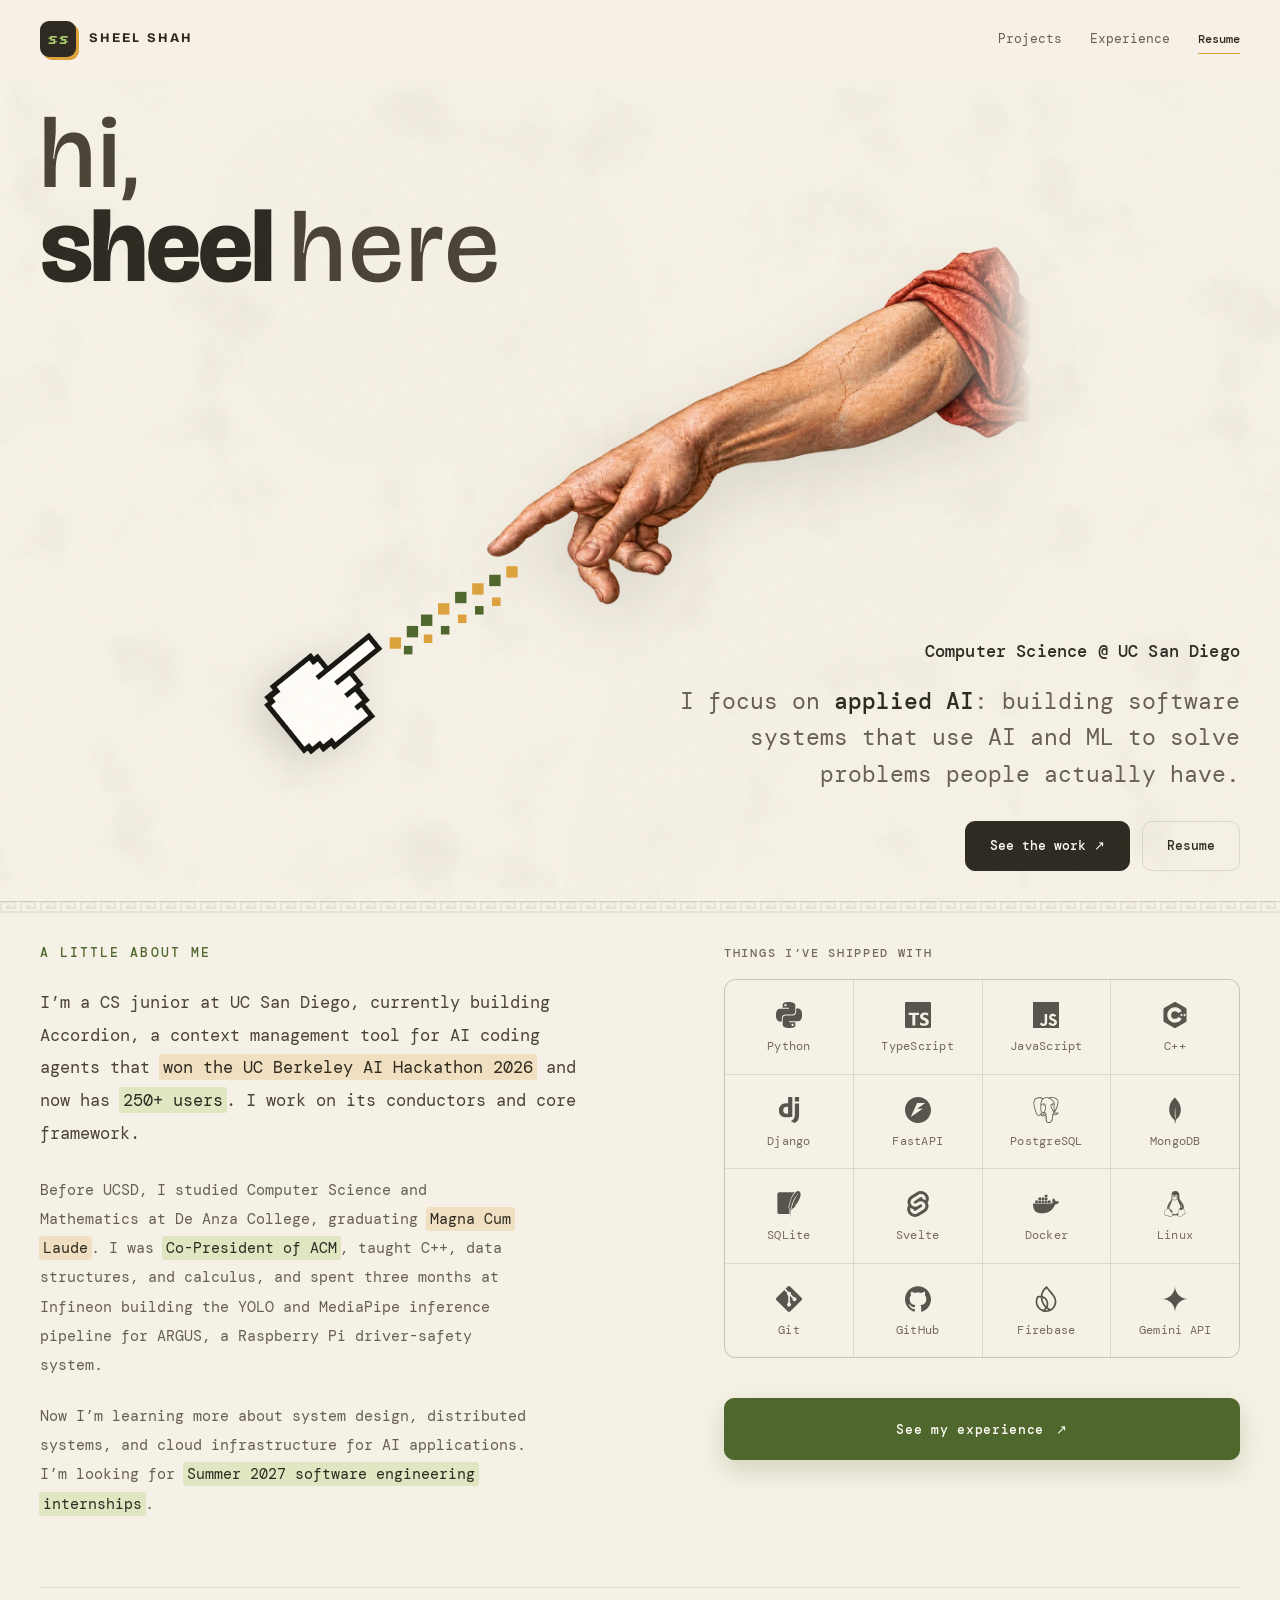
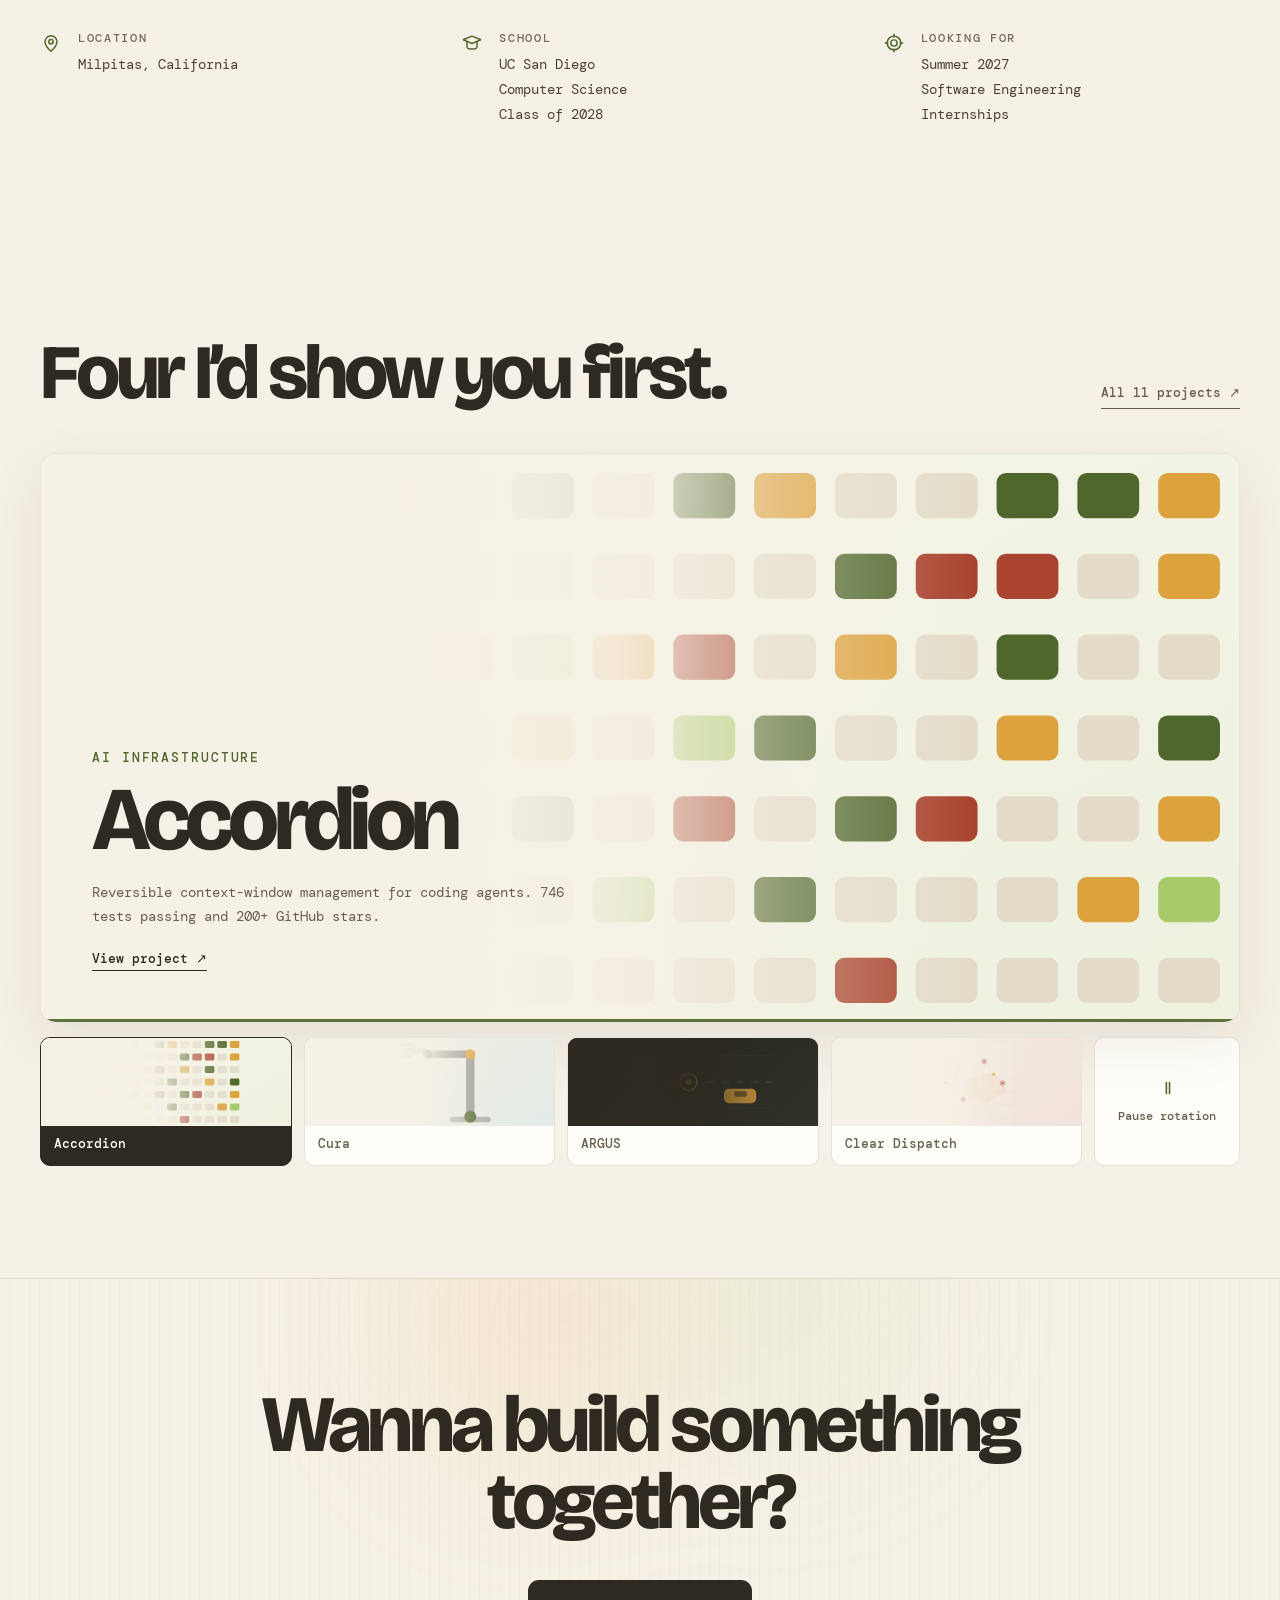
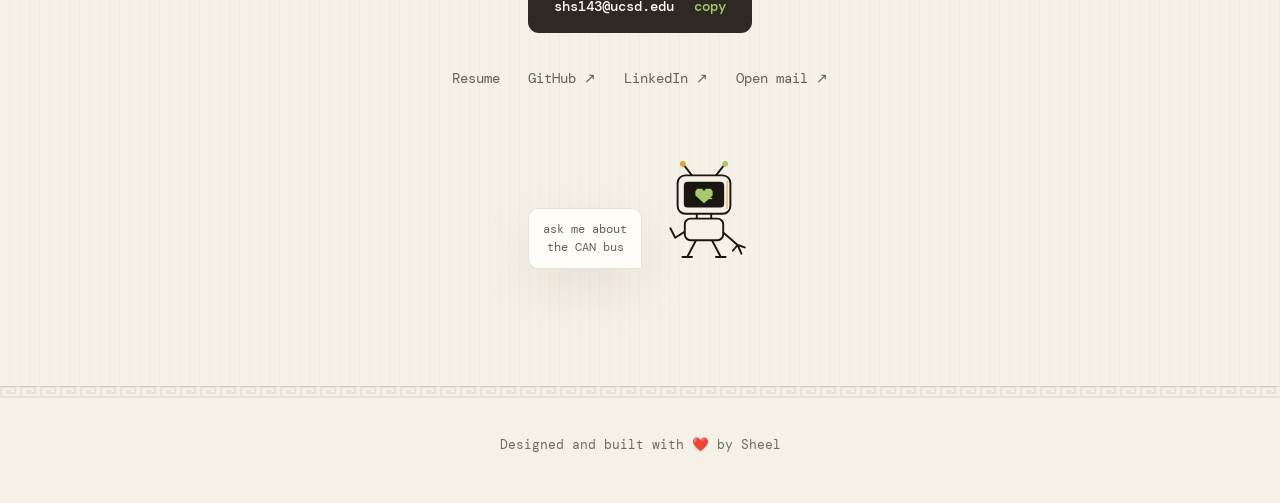
==== commit c548b0c9: "Bake the hero sleeve fade into its asset" ====
--- a/index.html
+++ b/index.html
@@ -8,7 +8,7 @@
   <title>Sheel Shah | Software Engineer</title>
   <link rel="icon" href="favicon.svg?v=9f68867b" type="image/svg+xml">
   <link rel="canonical" href="https://sheel.dev/"><meta property="og:type" content="website"><meta property="og:site_name" content="Sheel Shah"><meta property="og:title" content="Sheel Shah — Software Engineer"><meta property="og:description" content="Sheel Shah — computer science at UC San Diego, focused on applied AI: software systems that use AI and ML to solve problems people actually have."><meta property="og:url" content="https://sheel.dev/"><meta property="og:image" content="https://sheel.dev/assets/og/og.png"><meta property="og:image:width" content="1200"><meta property="og:image:height" content="630"><meta property="og:image:alt" content="A cream card reading “hi, sheel here” beside a Renaissance fresco hand reaching toward a pixel-art cursor"><meta name="twitter:card" content="summary_large_image"><link rel="preconnect" href="https://fonts.googleapis.com"><link rel="preconnect" href="https://fonts.gstatic.com" crossorigin><link rel="stylesheet" href="https://fonts.googleapis.com/css2?family=Bricolage+Grotesque:opsz,wght@12..96,200..800&amp;family=DM+Mono:wght@400;500&amp;family=Silkscreen:wght@700&amp;display=swap"><link rel="stylesheet" href="assets/tech/tech.css?v=f1bf6020">
-  <link rel="stylesheet" href="styles.css?v=7bd3cbfc">
+  <link rel="stylesheet" href="styles.css?v=0386207a">
   <script defer src="site.js?v=444520b8"></script>
   <script type="application/ld+json">{"@context":"https://schema.org","@type":"Person","name":"Sheel Shah","url":"https://sheel.dev/","image":"https://sheel.dev/assets/og/og.png","jobTitle":"Software Engineer","email":"mailto:shs143@ucsd.edu","affiliation":{"@type":"CollegeOrUniversity","name":"UC San Diego"},"sameAs":["https://github.com/shahxsheel","https://www.linkedin.com/in/shahxsheel"]}</script>
 </head>
@@ -37,7 +37,7 @@
         </div>
         <div class="computer-wrap">
           <div class="hero-art" data-hero-art role="img" aria-label="A Renaissance fresco hand and a pixel-art cursor reaching toward each other across a small gap of green and gold pixels">
-            <img class="hero-layer hero-arm" src="assets/hero/arm.webp" width="1200" height="874" alt="" aria-hidden="true" fetchpriority="high" decoding="sync">
+            <img class="hero-layer hero-arm" src="assets/hero/arm.webp?v=626cd378" width="1200" height="874" alt="" aria-hidden="true" fetchpriority="high" decoding="sync">
             <img class="hero-layer hero-cursor" src="assets/hero/cursor.svg" width="17" height="24" alt="" aria-hidden="true" decoding="async">
             <svg class="hero-layer hero-spark" viewBox="0 0 48 40" aria-hidden="true" focusable="false">
               <rect class="spark" style="--d:0ms"   x="2"  y="30" width="4" height="4" fill="#dca23d"/>
--- a/styles.css
+++ b/styles.css
@@ -176,7 +176,7 @@
 
 .hero-art { --pull-x: 0px; --pull-y: 0px; position: relative; width: min(880px, 60vw, 74vh); aspect-ratio: 1.12 / 1; }
 .hero-layer { position: absolute; height: auto; pointer-events: none; user-select: none; -webkit-user-drag: none; }
-.hero-arm { right: -10%; top: 2%; width: 84%; -webkit-mask-image: linear-gradient(to right, #000 84%, transparent 98.5%); mask-image: linear-gradient(to right, #000 84%, transparent 98.5%); transform: translate3d(calc(var(--pull-x) * -0.3), calc(var(--pull-y) * -0.3), 0); filter: drop-shadow(0 22px 34px rgba(var(--shadow-color), .13)); animation: heroArmFloat 11s ease-in-out infinite; }
+.hero-arm { right: -10%; top: 2%; width: 84%; transform: translate3d(calc(var(--pull-x) * -0.3), calc(var(--pull-y) * -0.3), 0); filter: drop-shadow(0 22px 34px rgba(var(--shadow-color), .13)); animation: heroArmFloat 11s ease-in-out infinite; }
 .hero-cursor { left: 5%; bottom: 5%; width: 13.5%; transform-origin: 35.3% 4.2%; transform: translate3d(var(--pull-x), var(--pull-y), 0) rotate(51deg); filter: drop-shadow(0 14px 20px rgba(var(--shadow-color), .16)); animation: heroCursorFloat 7.5s ease-in-out infinite; }
 .hero-spark { left: 11.5%; top: 59%; width: 20.5%; overflow: visible; transform: translate3d(calc(var(--pull-x) * 0.5), calc(var(--pull-y) * 0.5), 0); animation: heroSparkFloat 5.5s ease-in-out infinite; }
 .hero-spark .spark { animation: sparkTwinkle 2.6s ease-in-out infinite; animation-delay: var(--d); transform-box: fill-box; transform-origin: center; }
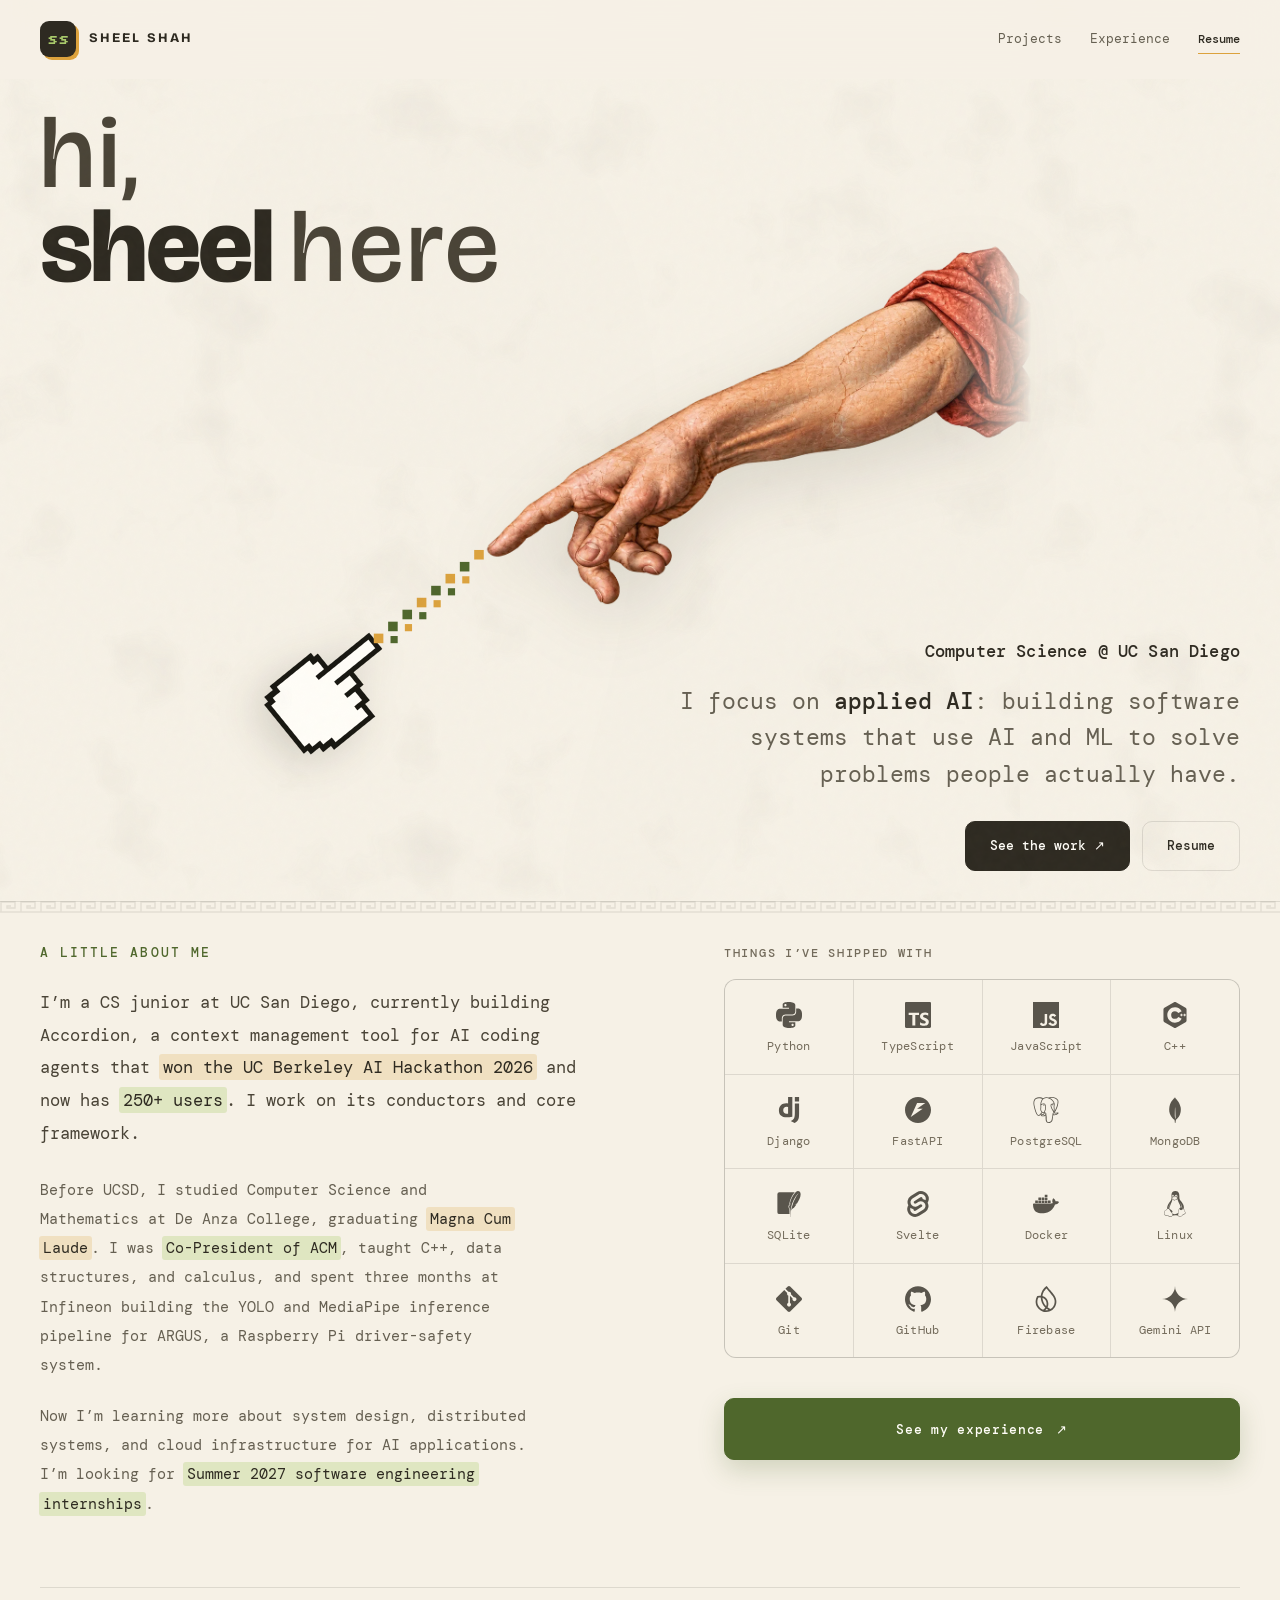
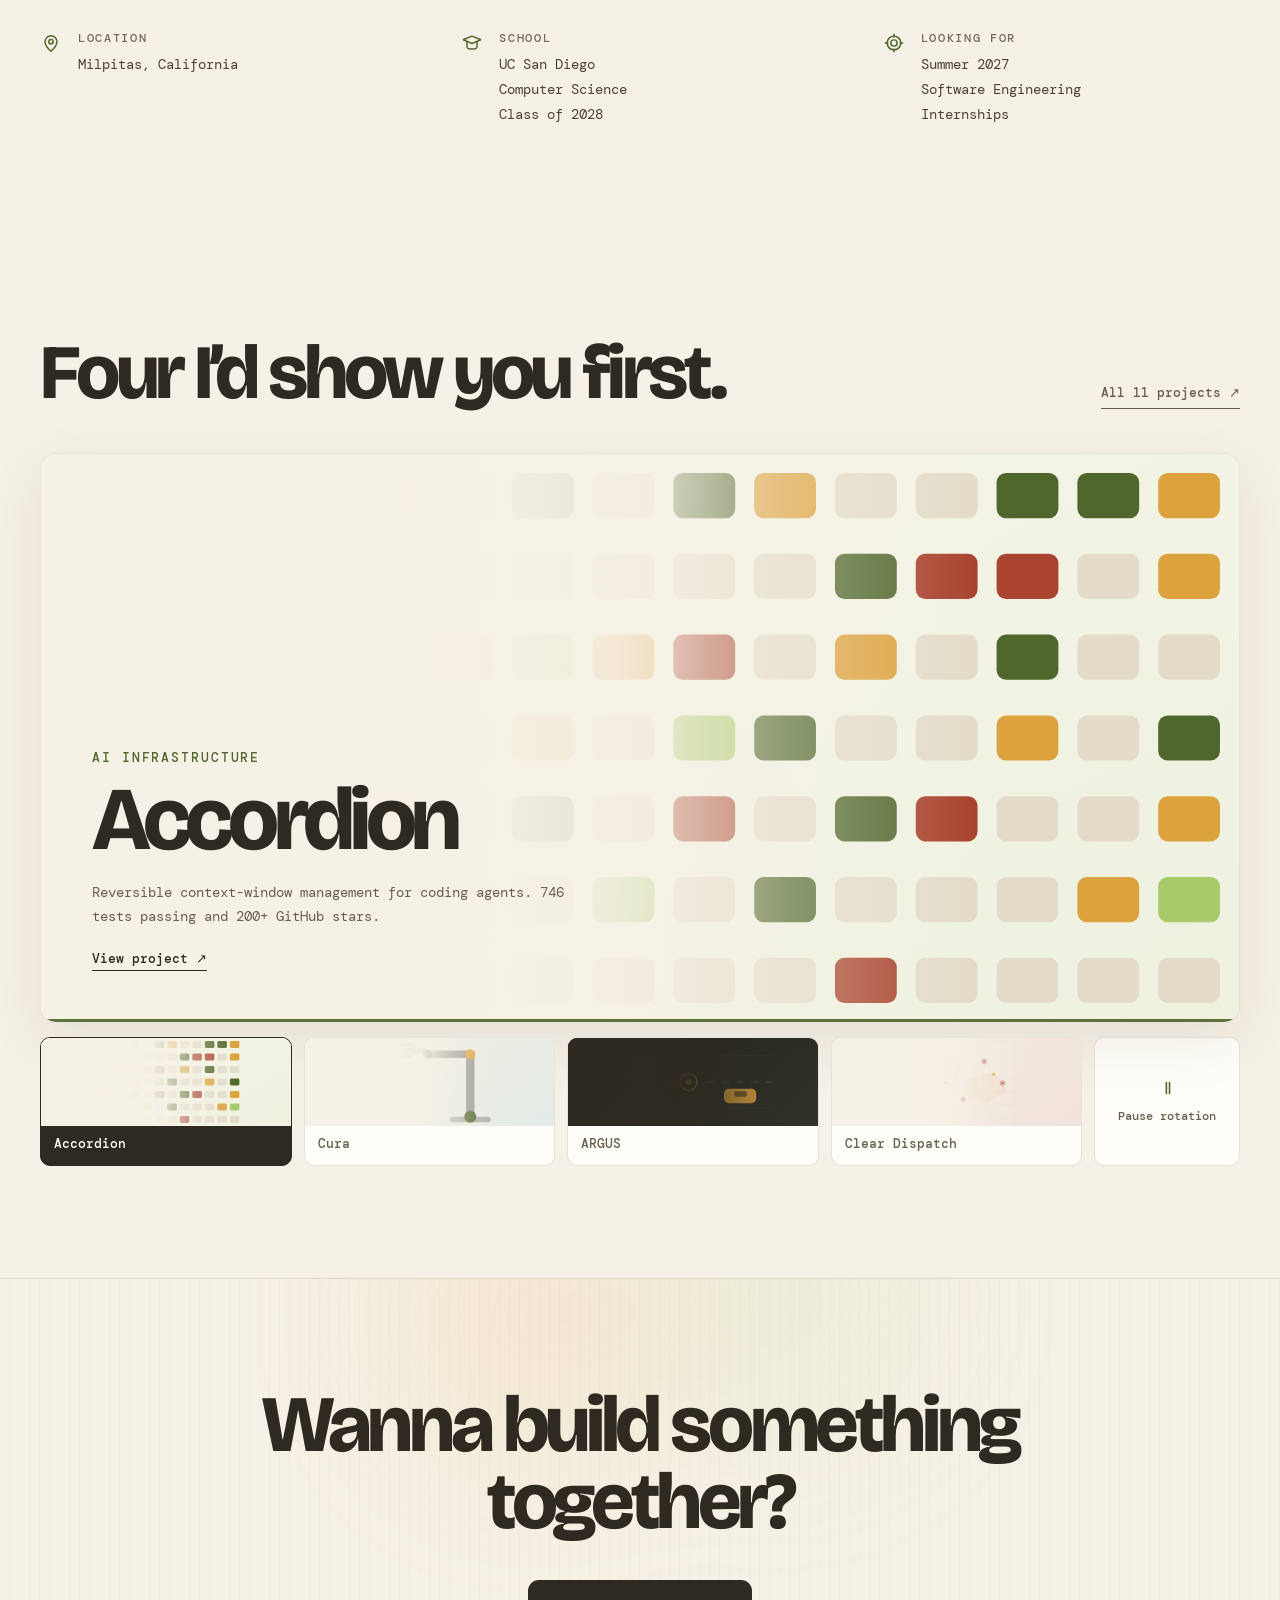
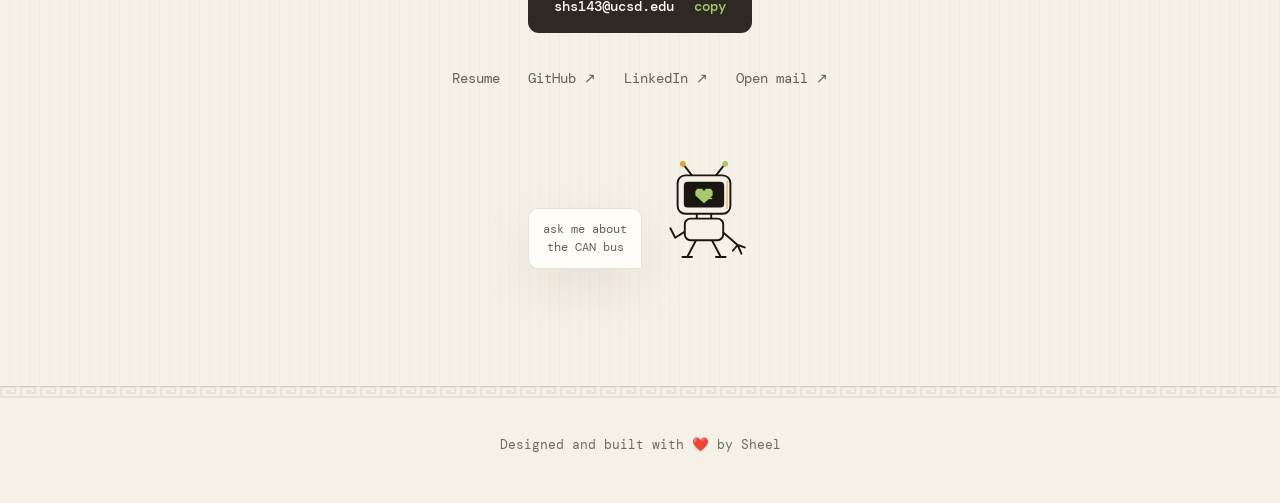
==== commit d3471350: "Align hero pixel trail with fingertips" ====
--- a/index.html
+++ b/index.html
@@ -8,7 +8,7 @@
   <title>Sheel Shah | Software Engineer</title>
   <link rel="icon" href="favicon.svg?v=9f68867b" type="image/svg+xml">
   <link rel="canonical" href="https://sheel.dev/"><meta property="og:type" content="website"><meta property="og:site_name" content="Sheel Shah"><meta property="og:title" content="Sheel Shah — Software Engineer"><meta property="og:description" content="Sheel Shah — computer science at UC San Diego, focused on applied AI: software systems that use AI and ML to solve problems people actually have."><meta property="og:url" content="https://sheel.dev/"><meta property="og:image" content="https://sheel.dev/assets/og/og.png"><meta property="og:image:width" content="1200"><meta property="og:image:height" content="630"><meta property="og:image:alt" content="A cream card reading “hi, sheel here” beside a Renaissance fresco hand reaching toward a pixel-art cursor"><meta name="twitter:card" content="summary_large_image"><link rel="preconnect" href="https://fonts.googleapis.com"><link rel="preconnect" href="https://fonts.gstatic.com" crossorigin><link rel="stylesheet" href="https://fonts.googleapis.com/css2?family=Bricolage+Grotesque:opsz,wght@12..96,200..800&amp;family=DM+Mono:wght@400;500&amp;family=Silkscreen:wght@700&amp;display=swap"><link rel="stylesheet" href="assets/tech/tech.css?v=f1bf6020">
-  <link rel="stylesheet" href="styles.css?v=0386207a">
+  <link rel="stylesheet" href="styles.css?v=493acbab">
   <script defer src="site.js?v=444520b8"></script>
   <script type="application/ld+json">{"@context":"https://schema.org","@type":"Person","name":"Sheel Shah","url":"https://sheel.dev/","image":"https://sheel.dev/assets/og/og.png","jobTitle":"Software Engineer","email":"mailto:shs143@ucsd.edu","affiliation":{"@type":"CollegeOrUniversity","name":"UC San Diego"},"sameAs":["https://github.com/shahxsheel","https://www.linkedin.com/in/shahxsheel"]}</script>
 </head>
@@ -39,21 +39,39 @@
           <div class="hero-art" data-hero-art role="img" aria-label="A Renaissance fresco hand and a pixel-art cursor reaching toward each other across a small gap of green and gold pixels">
             <img class="hero-layer hero-arm" src="assets/hero/arm.webp?v=626cd378" width="1200" height="874" alt="" aria-hidden="true" fetchpriority="high" decoding="sync">
             <img class="hero-layer hero-cursor" src="assets/hero/cursor.svg" width="17" height="24" alt="" aria-hidden="true" decoding="async">
-            <svg class="hero-layer hero-spark" viewBox="0 0 48 40" aria-hidden="true" focusable="false">
-              <rect class="spark" style="--d:0ms"   x="2"  y="30" width="4" height="4" fill="#dca23d"/>
-              <rect class="spark" style="--d:170ms" x="8"  y="26" width="4" height="4" fill="#4f672c"/>
-              <rect class="spark" style="--d:900ms" x="7"  y="33" width="3" height="3" fill="#4f672c"/>
-              <rect class="spark" style="--d:340ms" x="13" y="22" width="4" height="4" fill="#4f672c"/>
-              <rect class="spark" style="--d:1120ms" x="14" y="29" width="3" height="3" fill="#dca23d"/>
-              <rect class="spark" style="--d:510ms" x="19" y="18" width="4" height="4" fill="#dca23d"/>
-              <rect class="spark" style="--d:1290ms" x="20" y="26" width="3" height="3" fill="#4f672c"/>
-              <rect class="spark" style="--d:680ms" x="25" y="14" width="4" height="4" fill="#4f672c"/>
-              <rect class="spark" style="--d:1460ms" x="26" y="22" width="3" height="3" fill="#dca23d"/>
-              <rect class="spark" style="--d:850ms" x="31" y="11" width="4" height="4" fill="#dca23d"/>
-              <rect class="spark" style="--d:1630ms" x="32" y="19" width="3" height="3" fill="#4f672c"/>
-              <rect class="spark" style="--d:1020ms" x="37" y="8"  width="4" height="4" fill="#4f672c"/>
-              <rect class="spark" style="--d:1800ms" x="38" y="16" width="3" height="3" fill="#dca23d"/>
-              <rect class="spark" style="--d:1190ms" x="43" y="5"  width="4" height="4" fill="#dca23d"/>
+            <svg class="hero-layer hero-spark" viewBox="0 0 50 46" aria-hidden="true" focusable="false">
+              <g class="spark-trail spark-trail-wide">
+                <rect class="spark" style="--d:0ms"   x="2"  y="40" width="4" height="4" fill="#dca23d"/>
+                <rect class="spark" style="--d:170ms" x="8"  y="35" width="4" height="4" fill="#4f672c"/>
+                <rect class="spark" style="--d:900ms" x="9"  y="41" width="3" height="3" fill="#4f672c"/>
+                <rect class="spark" style="--d:340ms" x="14" y="30" width="4" height="4" fill="#4f672c"/>
+                <rect class="spark" style="--d:1120ms" x="15" y="36" width="3" height="3" fill="#dca23d"/>
+                <rect class="spark" style="--d:510ms" x="20" y="25" width="4" height="4" fill="#dca23d"/>
+                <rect class="spark" style="--d:1290ms" x="21" y="31" width="3" height="3" fill="#4f672c"/>
+                <rect class="spark" style="--d:680ms" x="26" y="20" width="4" height="4" fill="#4f672c"/>
+                <rect class="spark" style="--d:1460ms" x="27" y="26" width="3" height="3" fill="#dca23d"/>
+                <rect class="spark" style="--d:850ms" x="32" y="15" width="4" height="4" fill="#dca23d"/>
+                <rect class="spark" style="--d:1630ms" x="33" y="21" width="3" height="3" fill="#4f672c"/>
+                <rect class="spark" style="--d:1020ms" x="38" y="10" width="4" height="4" fill="#4f672c"/>
+                <rect class="spark" style="--d:1800ms" x="39" y="16" width="3" height="3" fill="#dca23d"/>
+                <rect class="spark" style="--d:1190ms" x="44" y="5"  width="4" height="4" fill="#dca23d"/>
+              </g>
+              <g class="spark-trail spark-trail-narrow">
+                <rect class="spark" style="--d:0ms"   x="2"  y="40" width="4" height="4" fill="#dca23d"/>
+                <rect class="spark" style="--d:170ms" x="6"  y="35" width="4" height="4" fill="#4f672c"/>
+                <rect class="spark" style="--d:900ms" x="8"  y="41" width="3" height="3" fill="#4f672c"/>
+                <rect class="spark" style="--d:340ms" x="10" y="30" width="4" height="4" fill="#4f672c"/>
+                <rect class="spark" style="--d:1120ms" x="12" y="36" width="3" height="3" fill="#dca23d"/>
+                <rect class="spark" style="--d:510ms" x="14" y="25" width="4" height="4" fill="#dca23d"/>
+                <rect class="spark" style="--d:1290ms" x="16" y="31" width="3" height="3" fill="#4f672c"/>
+                <rect class="spark" style="--d:680ms" x="18" y="20" width="4" height="4" fill="#4f672c"/>
+                <rect class="spark" style="--d:1460ms" x="20" y="26" width="3" height="3" fill="#dca23d"/>
+                <rect class="spark" style="--d:850ms" x="22" y="15" width="4" height="4" fill="#dca23d"/>
+                <rect class="spark" style="--d:1630ms" x="24" y="21" width="3" height="3" fill="#4f672c"/>
+                <rect class="spark" style="--d:1020ms" x="26" y="10" width="4" height="4" fill="#4f672c"/>
+                <rect class="spark" style="--d:1800ms" x="28" y="16" width="3" height="3" fill="#dca23d"/>
+                <rect class="spark" style="--d:1190ms" x="30" y="5"  width="4" height="4" fill="#dca23d"/>
+              </g>
             </svg>
           </div>
         </div>
--- a/styles.css
+++ b/styles.css
@@ -174,16 +174,15 @@
 .button.primary:hover { background: #302e25; }
 .computer-wrap { grid-area: 1 / 1; z-index: 1; display: flex; align-items: center; justify-content: center; pointer-events: none; }
 
-.hero-art { --pull-x: 0px; --pull-y: 0px; position: relative; width: min(880px, 60vw, 74vh); aspect-ratio: 1.12 / 1; }
+.hero-art { --pull-x: 0px; --pull-y: 0px; position: relative; width: min(880px, 60vw, 74vh); aspect-ratio: 1.12 / 1; animation: heroCompositionFloat 9s ease-in-out infinite; }
 .hero-layer { position: absolute; height: auto; pointer-events: none; user-select: none; -webkit-user-drag: none; }
-.hero-arm { right: -10%; top: 2%; width: 84%; transform: translate3d(calc(var(--pull-x) * -0.3), calc(var(--pull-y) * -0.3), 0); filter: drop-shadow(0 22px 34px rgba(var(--shadow-color), .13)); animation: heroArmFloat 11s ease-in-out infinite; }
-.hero-cursor { left: 5%; bottom: 5%; width: 13.5%; transform-origin: 35.3% 4.2%; transform: translate3d(var(--pull-x), var(--pull-y), 0) rotate(51deg); filter: drop-shadow(0 14px 20px rgba(var(--shadow-color), .16)); animation: heroCursorFloat 7.5s ease-in-out infinite; }
-.hero-spark { left: 11.5%; top: 59%; width: 20.5%; overflow: visible; transform: translate3d(calc(var(--pull-x) * 0.5), calc(var(--pull-y) * 0.5), 0); animation: heroSparkFloat 5.5s ease-in-out infinite; }
+.hero-arm { right: -10%; top: 2%; width: 84%; transform: translate3d(calc(var(--pull-x) * -0.3), calc(var(--pull-y) * -0.3), 0); filter: drop-shadow(0 22px 34px rgba(var(--shadow-color), .13)); }
+.hero-cursor { left: 5%; bottom: 5%; width: 13.5%; transform-origin: 35.3% 4.2%; transform: translate3d(var(--pull-x), var(--pull-y), 0) rotate(51deg); filter: drop-shadow(0 14px 20px rgba(var(--shadow-color), .16)); }
+.hero-spark { left: 9.25%; top: 56.8%; width: 17.95%; overflow: visible; transform: translate3d(calc(var(--pull-x) * 0.5), calc(var(--pull-y) * 0.5), 0); }
+.spark-trail-narrow { display: none; }
 .hero-spark .spark { animation: sparkTwinkle 2.6s ease-in-out infinite; animation-delay: var(--d); transform-box: fill-box; transform-origin: center; }
 
-@keyframes heroArmFloat { 0%, 100% { translate: 0 0; rotate: 0deg; } 50% { translate: 6px -24px; rotate: 1.2deg; } }
-@keyframes heroCursorFloat { 0%, 100% { translate: 0 0; rotate: 0deg; } 50% { translate: -9px 20px; rotate: 5deg; } }
-@keyframes heroSparkFloat { 0%, 100% { translate: 0 0; scale: 1; } 50% { translate: 5px -11px; scale: 1.06; } }
+@keyframes heroCompositionFloat { 0%, 100% { translate: 0 0; } 50% { translate: 4px -8px; } }
 @keyframes sparkTwinkle { 0%, 100% { opacity: .35; scale: .78; } 50% { opacity: 1; scale: 1.15; } }
 
 
@@ -428,7 +427,9 @@
   /* shift the whole composition right so the tilted fist clears the left edge */
   .hero-arm { right: -13%; }
   .hero-cursor { left: 14%; }
-  .hero-spark { left: 18.8%; }
+  .hero-spark { left: 18.13%; top: 57.3%; width: 17.21%; }
+  .spark-trail-wide { display: none; }
+  .spark-trail-narrow { display: inline; }
   .hero-copy-wrap { position: relative; z-index: 2; }
   .hero-foot { display: none; }
   .carousel-stage { min-height: 500px; }
@@ -483,6 +484,7 @@
 @media (prefers-reduced-motion: reduce) {
   html { scroll-behavior: auto; }
   *, *::before, *::after { animation-duration: .01ms !important; animation-iteration-count: 1 !important; transition-duration: .01ms !important; }
+  .hero-art { animation: none !important; }
 }
 
 /* the one CTA in this column — filled, not outlined, so it reads as the action */
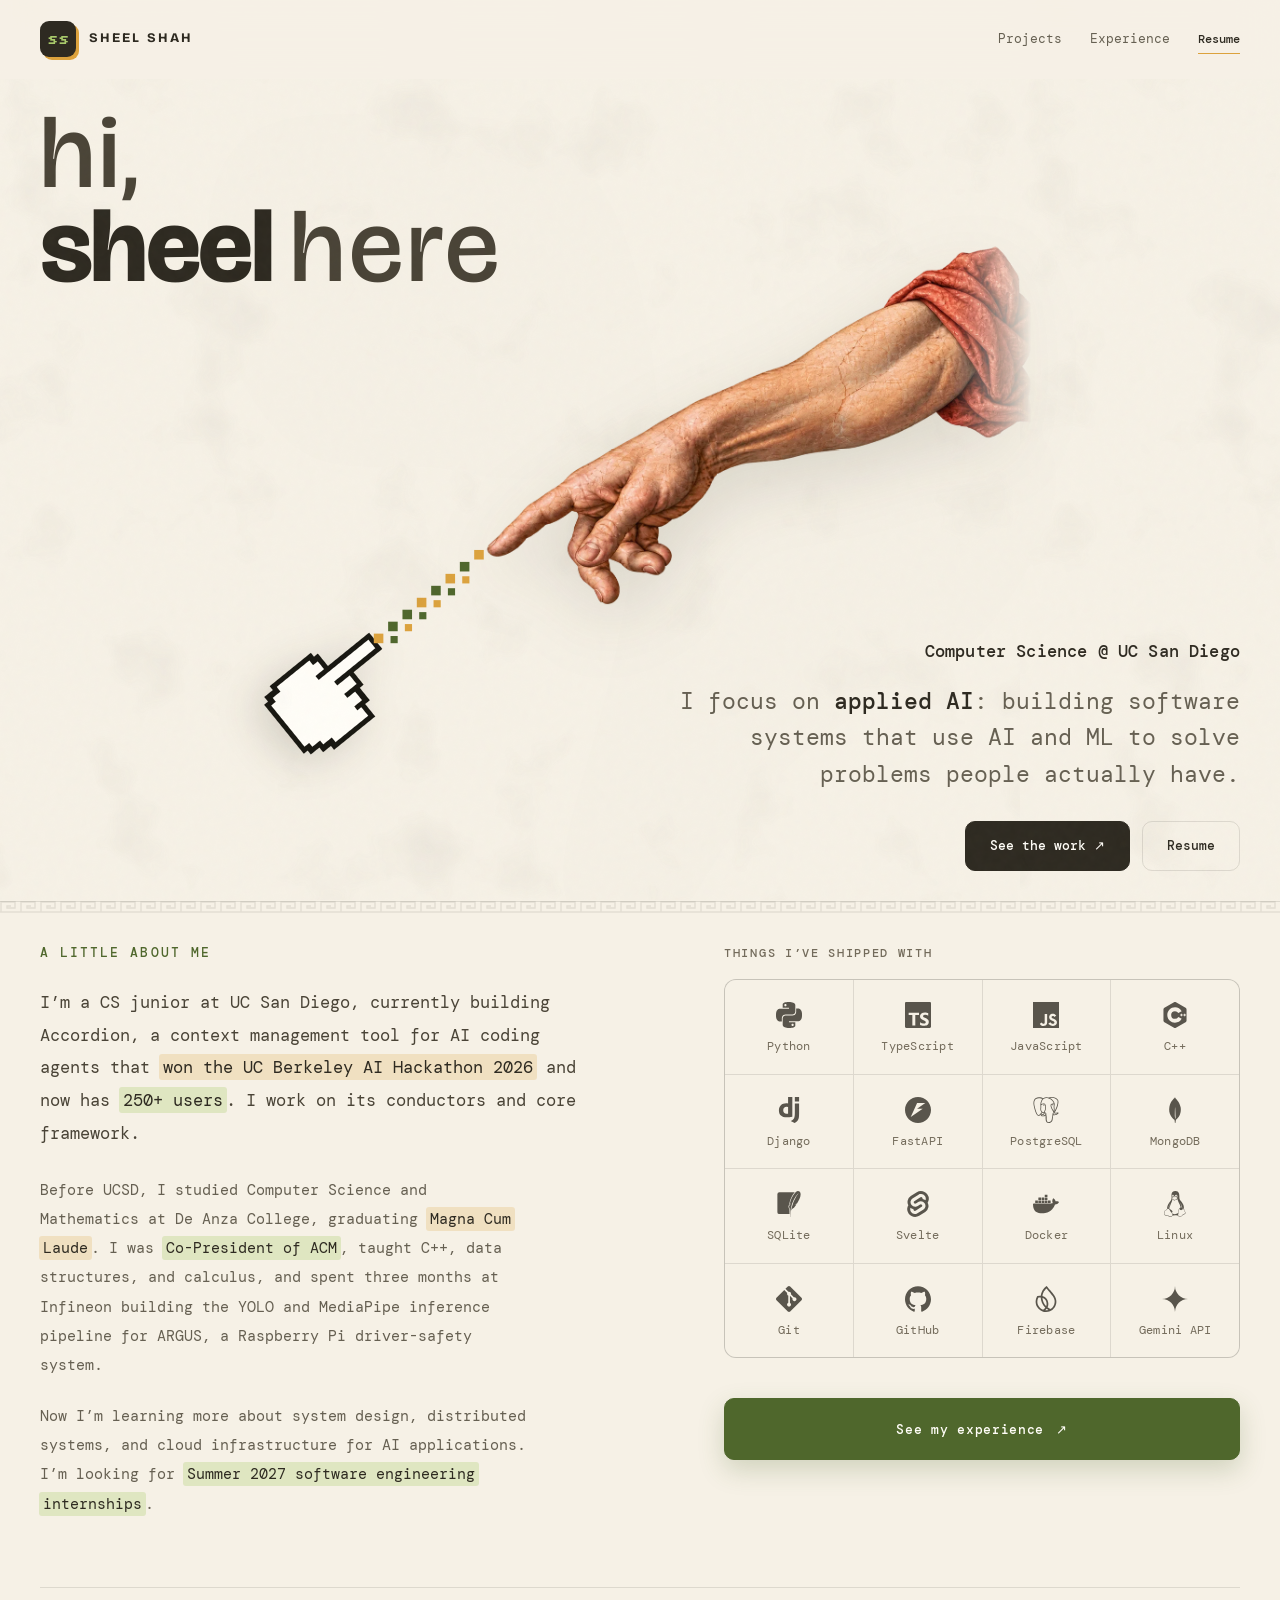
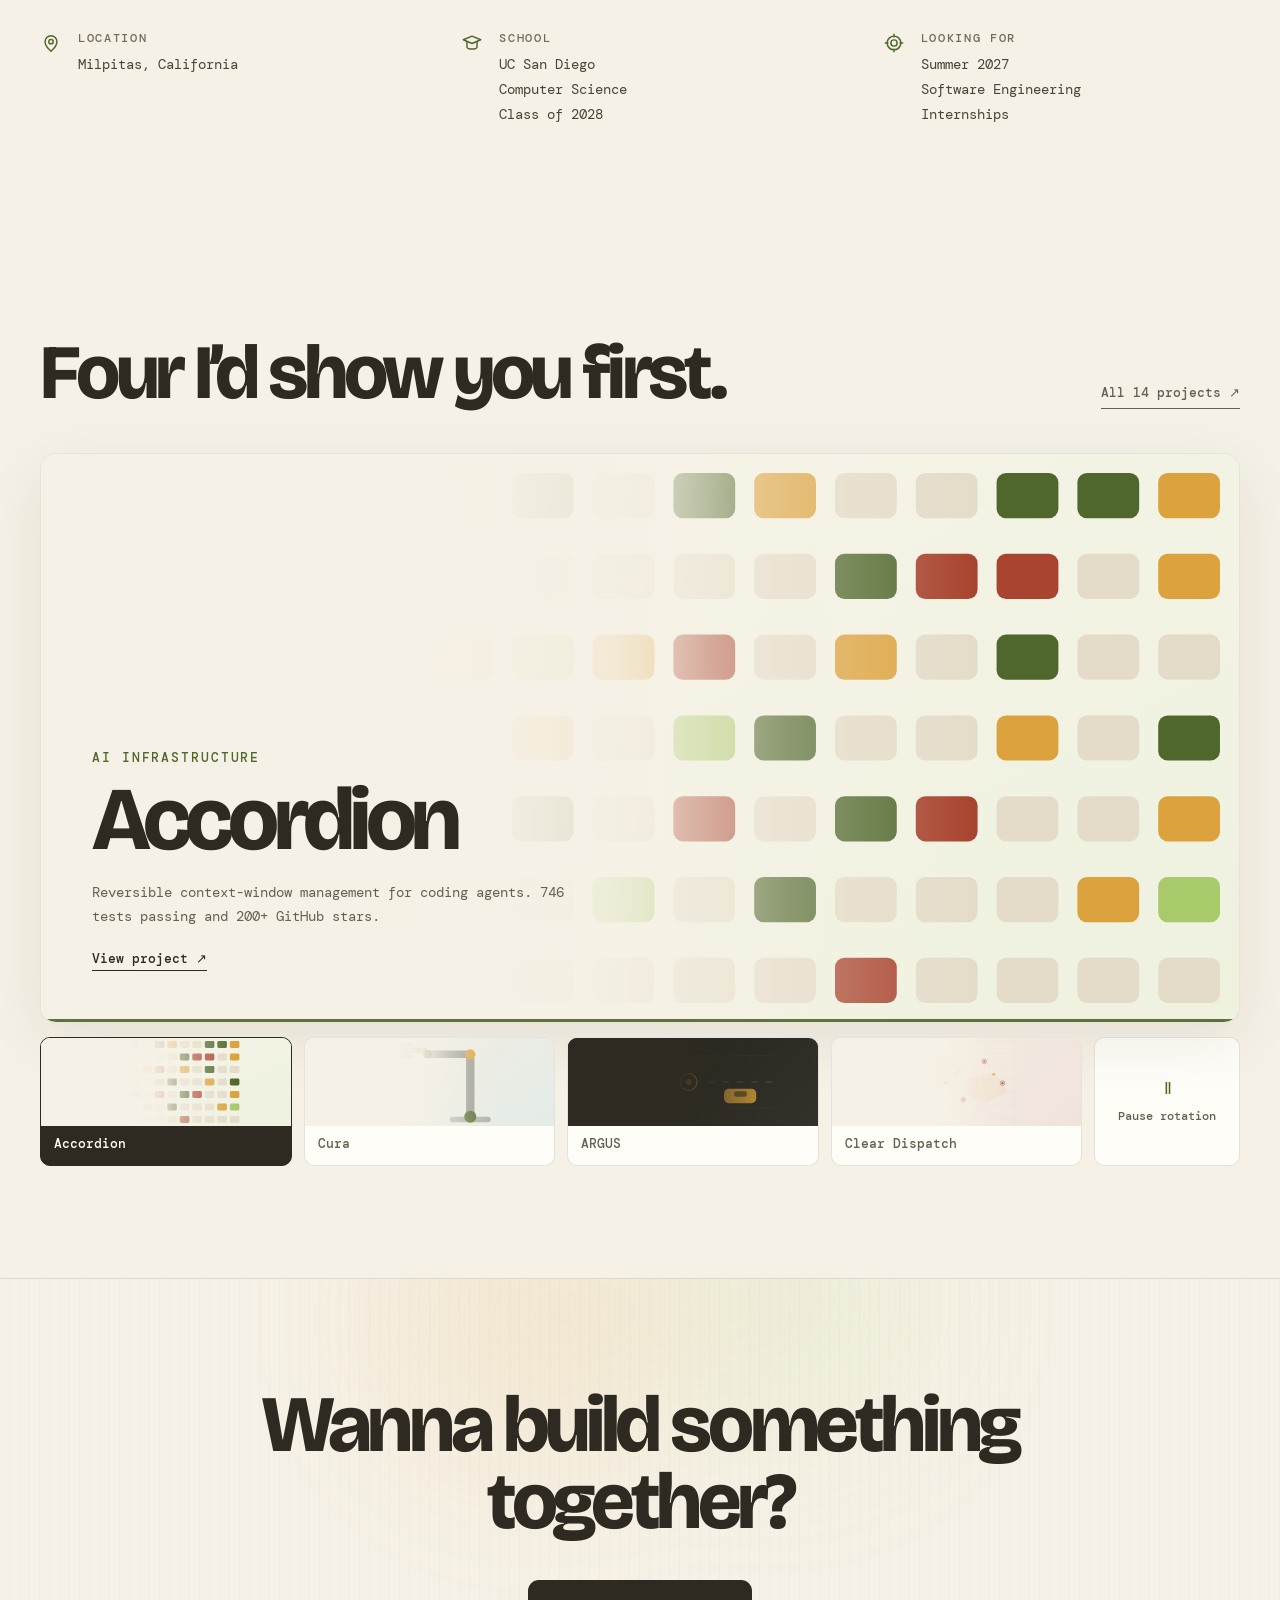
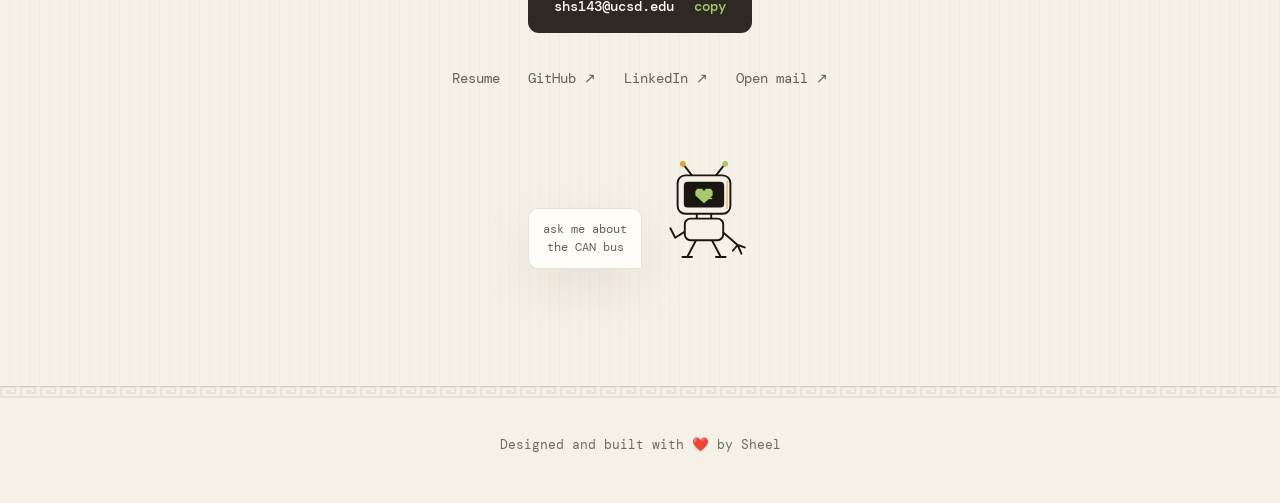
==== commit 9bff931b: "Refresh projects with screenshots, coursework, filters, and refined ARGUS logo" ====
--- a/index.html
+++ b/index.html
@@ -8,8 +8,8 @@
   <title>Sheel Shah | Software Engineer</title>
   <link rel="icon" href="favicon.svg?v=9f68867b" type="image/svg+xml">
   <link rel="canonical" href="https://sheel.dev/"><meta property="og:type" content="website"><meta property="og:site_name" content="Sheel Shah"><meta property="og:title" content="Sheel Shah — Software Engineer"><meta property="og:description" content="Sheel Shah — computer science at UC San Diego, focused on applied AI: software systems that use AI and ML to solve problems people actually have."><meta property="og:url" content="https://sheel.dev/"><meta property="og:image" content="https://sheel.dev/assets/og/og.png"><meta property="og:image:width" content="1200"><meta property="og:image:height" content="630"><meta property="og:image:alt" content="A cream card reading “hi, sheel here” beside a Renaissance fresco hand reaching toward a pixel-art cursor"><meta name="twitter:card" content="summary_large_image"><link rel="preconnect" href="https://fonts.googleapis.com"><link rel="preconnect" href="https://fonts.gstatic.com" crossorigin><link rel="stylesheet" href="https://fonts.googleapis.com/css2?family=Bricolage+Grotesque:opsz,wght@12..96,200..800&amp;family=DM+Mono:wght@400;500&amp;family=Silkscreen:wght@700&amp;display=swap"><link rel="stylesheet" href="assets/tech/tech.css?v=f1bf6020">
-  <link rel="stylesheet" href="styles.css?v=493acbab">
-  <script defer src="site.js?v=444520b8"></script>
+  <link rel="stylesheet" href="styles.css?v=85a3d264">
+  <script defer src="site.js?v=6a3fb24c"></script>
   <script type="application/ld+json">{"@context":"https://schema.org","@type":"Person","name":"Sheel Shah","url":"https://sheel.dev/","image":"https://sheel.dev/assets/og/og.png","jobTitle":"Software Engineer","email":"mailto:shs143@ucsd.edu","affiliation":{"@type":"CollegeOrUniversity","name":"UC San Diego"},"sameAs":["https://github.com/shahxsheel","https://www.linkedin.com/in/shahxsheel"]}</script>
 </head>
 <body>
@@ -119,7 +119,7 @@
 
     <section class="home-section">
       <div class="container">
-        <div class="section-head"><div><h2 class="section-title">Four I’d show you first.</h2></div><a class="text-link" href="projects.html">All 11 projects ↗</a></div>
+        <div class="section-head"><div><h2 class="section-title">Four I’d show you first.</h2></div><a class="text-link" href="projects.html">All 14 projects ↗</a></div>
         <div class="featured-carousel" data-carousel data-interval="6700" data-paused="false" role="region" aria-roledescription="carousel" aria-label="Selected work">
           <div class="carousel-stage" id="featured-carousel-stage">
             <a class="carousel-slide is-active" id="featured-accordion" data-carousel-slide href="projects.html#accordion" aria-hidden="false"><span class="project-visual visual-accordion"><svg class="viz viz-accordion" viewBox="224 70 416 239" preserveAspectRatio="xMaxYMid meet" fill="none" aria-hidden="true" focusable="false"><rect x="232" y="78" width="26" height="19" rx="4" fill="#e4dcc9"/><rect x="266" y="78" width="26" height="19" rx="4" fill="#dca23d"/><rect x="300" y="78" width="26" height="19" rx="4" fill="#a9ca6b"/><rect x="334" y="78" width="26" height="19" rx="4" fill="#4f672c"/><rect x="368" y="78" width="26" height="19" rx="4" fill="#e4dcc9"/><rect x="402" y="78" width="26" height="19" rx="4" fill="#4f672c"/><rect x="436" y="78" width="26" height="19" rx="4" fill="#dca23d"/><rect x="470" y="78" width="26" height="19" rx="4" fill="#e4dcc9"/><rect x="504" y="78" width="26" height="19" rx="4" fill="#e4dcc9"/><rect class="acc-b" x="538" y="78" width="26" height="19" rx="4" fill="#4f672c" style="--d:6.8s"/><rect x="572" y="78" width="26" height="19" rx="4" fill="#4f672c"/><rect x="606" y="78" width="26" height="19" rx="4" fill="#dca23d"/><rect x="232" y="112" width="26" height="19" rx="4" fill="#dca23d"/><rect x="266" y="112" width="26" height="19" rx="4" fill="#e4dcc9"/><rect x="300" y="112" width="26" height="19" rx="4" fill="#e4dcc9"/><rect x="334" y="112" width="26" height="19" rx="4" fill="#e4dcc9"/><rect x="368" y="112" width="26" height="19" rx="4" fill="#e4dcc9"/><rect x="402" y="112" width="26" height="19" rx="4" fill="#e4dcc9"/><rect x="436" y="112" width="26" height="19" rx="4" fill="#e4dcc9"/><rect x="470" y="112" width="26" height="19" rx="4" fill="#4f672c"/><rect x="504" y="112" width="26" height="19" rx="4" fill="#a8442f"/><rect x="538" y="112" width="26" height="19" rx="4" fill="#a8442f"/><rect x="572" y="112" width="26" height="19" rx="4" fill="#e4dcc9"/><rect x="606" y="112" width="26" height="19" rx="4" fill="#dca23d"/><rect x="232" y="146" width="26" height="19" rx="4" fill="#e4dcc9"/><rect class="acc-b" x="266" y="146" width="26" height="19" rx="4" fill="#e4dcc9" style="--d:10.2s"/><rect x="300" y="146" width="26" height="19" rx="4" fill="#a8442f"/><rect x="334" y="146" width="26" height="19" rx="4" fill="#a9ca6b"/><rect x="368" y="146" width="26" height="19" rx="4" fill="#dca23d"/><rect x="402" y="146" width="26" height="19" rx="4" fill="#a8442f"/><rect x="436" y="146" width="26" height="19" rx="4" fill="#e4dcc9"/><rect x="470" y="146" width="26" height="19" rx="4" fill="#dca23d"/><rect x="504" y="146" width="26" height="19" rx="4" fill="#e4dcc9"/><rect x="538" y="146" width="26" height="19" rx="4" fill="#4f672c"/><rect class="acc-b" x="572" y="146" width="26" height="19" rx="4" fill="#e4dcc9" style="--d:11.9s"/><rect x="606" y="146" width="26" height="19" rx="4" fill="#e4dcc9"/><rect x="232" y="180" width="26" height="19" rx="4" fill="#e4dcc9"/><rect x="266" y="180" width="26" height="19" rx="4" fill="#e4dcc9"/><rect x="300" y="180" width="26" height="19" rx="4" fill="#e4dcc9"/><rect x="334" y="180" width="26" height="19" rx="4" fill="#dca23d"/><rect x="368" y="180" width="26" height="19" rx="4" fill="#e4dcc9"/><rect x="402" y="180" width="26" height="19" rx="4" fill="#a9ca6b"/><rect x="436" y="180" width="26" height="19" rx="4" fill="#4f672c"/><rect class="acc-b" x="470" y="180" width="26" height="19" rx="4" fill="#e4dcc9" style="--d:13.6s"/><rect x="504" y="180" width="26" height="19" rx="4" fill="#e4dcc9"/><rect x="538" y="180" width="26" height="19" rx="4" fill="#dca23d"/><rect x="572" y="180" width="26" height="19" rx="4" fill="#e4dcc9"/><rect x="606" y="180" width="26" height="19" rx="4" fill="#4f672c"/><rect class="acc-b" x="232" y="214" width="26" height="19" rx="4" fill="#e4dcc9" style="--d:1.7s"/><rect x="266" y="214" width="26" height="19" rx="4" fill="#a8442f"/><rect class="acc-b" x="300" y="214" width="26" height="19" rx="4" fill="#e4dcc9" style="--d:3.4s"/><rect x="334" y="214" width="26" height="19" rx="4" fill="#4f672c"/><rect x="368" y="214" width="26" height="19" rx="4" fill="#e4dcc9"/><rect class="acc-b" x="402" y="214" width="26" height="19" rx="4" fill="#a8442f" style="--d:5.1s"/><rect x="436" y="214" width="26" height="19" rx="4" fill="#e4dcc9"/><rect x="470" y="214" width="26" height="19" rx="4" fill="#4f672c"/><rect x="504" y="214" width="26" height="19" rx="4" fill="#a8442f"/><rect x="538" y="214" width="26" height="19" rx="4" fill="#e4dcc9"/><rect x="572" y="214" width="26" height="19" rx="4" fill="#e4dcc9"/><rect x="606" y="214" width="26" height="19" rx="4" fill="#dca23d"/><rect class="acc-b" x="232" y="248" width="26" height="19" rx="4" fill="#e4dcc9" style="--d:0.0s"/><rect x="266" y="248" width="26" height="19" rx="4" fill="#a9ca6b"/><rect x="300" y="248" width="26" height="19" rx="4" fill="#e4dcc9"/><rect x="334" y="248" width="26" height="19" rx="4" fill="#e4dcc9"/><rect x="368" y="248" width="26" height="19" rx="4" fill="#a9ca6b"/><rect x="402" y="248" width="26" height="19" rx="4" fill="#e4dcc9"/><rect x="436" y="248" width="26" height="19" rx="4" fill="#4f672c"/><rect x="470" y="248" width="26" height="19" rx="4" fill="#e4dcc9"/><rect x="504" y="248" width="26" height="19" rx="4" fill="#e4dcc9"/><rect x="538" y="248" width="26" height="19" rx="4" fill="#e4dcc9"/><rect x="572" y="248" width="26" height="19" rx="4" fill="#dca23d"/><rect x="606" y="248" width="26" height="19" rx="4" fill="#a9ca6b"/><rect class="acc-b" x="232" y="282" width="26" height="19" rx="4" fill="#e4dcc9" style="--d:8.5s"/><rect x="266" y="282" width="26" height="19" rx="4" fill="#e4dcc9"/><rect x="300" y="282" width="26" height="19" rx="4" fill="#e4dcc9"/><rect x="334" y="282" width="26" height="19" rx="4" fill="#e4dcc9"/><rect x="368" y="282" width="26" height="19" rx="4" fill="#e4dcc9"/><rect x="402" y="282" width="26" height="19" rx="4" fill="#e4dcc9"/><rect x="436" y="282" width="26" height="19" rx="4" fill="#e4dcc9"/><rect x="470" y="282" width="26" height="19" rx="4" fill="#a8442f"/><rect x="504" y="282" width="26" height="19" rx="4" fill="#e4dcc9"/><rect x="538" y="282" width="26" height="19" rx="4" fill="#e4dcc9"/><rect x="572" y="282" width="26" height="19" rx="4" fill="#e4dcc9"/><rect x="606" y="282" width="26" height="19" rx="4" fill="#e4dcc9"/></svg></span><span class="carousel-copy"><span class="carousel-kicker">AI INFRASTRUCTURE</span><strong class="carousel-title">Accordion</strong><span class="carousel-description">Reversible context-window management for coding agents. 746 tests passing and 200+ GitHub stars.</span><span class="carousel-link">View project ↗</span></span></a>
--- a/styles.css
+++ b/styles.css
@@ -344,22 +344,39 @@
 .page-hero .section-title { max-width: 960px; }
 
 .project-list { padding: 20px 0 120px; }
+.project-list:not([data-js-ready]) .project-filters { display: none; }
+.project-filters { display: grid; gap: 18px; margin: 0 0 28px; padding: 22px 0 28px; border-top: 1px solid var(--line); border-bottom: 1px solid var(--line); }
+.project-filter-fields { display: flex; flex-wrap: wrap; align-items: end; gap: 14px 18px; }
+.project-filter-field { display: grid; gap: 8px; min-width: min(100%, 180px); flex: 1 1 160px; }
+.project-filter-label { color: var(--faint); font: 500 0.75rem/1 var(--mono); letter-spacing: .14em; text-transform: uppercase; }
+.project-filters select { width: 100%; min-height: 44px; padding: 0 12px; border: 1px solid var(--line); border-radius: 10px; background: var(--surface); color: var(--ink); font: 400 0.84rem/1.4 var(--mono); }
+.project-filters select:hover { border-color: rgba(46, 42, 33, .34); }
+.project-filter-reset { min-height: 44px; padding: 0 18px; border: 1px solid var(--line); border-radius: 10px; background: transparent; color: var(--muted); cursor: pointer; font: 500 0.8rem/1 var(--mono); transition: color 160ms ease, border-color 160ms ease, background 160ms ease; }
+.project-filter-reset:hover { color: var(--ink); border-color: rgba(46, 42, 33, .34); background: var(--surface); }
+.project-filter-status { margin: 0; color: var(--faint); font: 400 0.82rem/1.5 var(--mono); }
+.project-filter-empty { margin: 36px 0 12px; color: var(--muted); font: 400 0.9rem/1.7 var(--mono); }
 .project-row { display: grid; grid-template-columns: repeat(2, minmax(0, 1fr)); grid-template-rows: auto 1fr; grid-template-areas: "name image" "detail image"; column-gap: clamp(42px, 6vw, 86px); row-gap: 24px; padding: 70px 0; border-top: 1px solid var(--line); align-items: start; }
-.project-row:nth-child(even) { grid-template-areas: "image name" "image detail"; }
-.project-row.is-text-only, .project-row.is-text-only:nth-child(even) { grid-template-columns: minmax(220px, .72fr) minmax(0, 1.28fr); grid-template-rows: auto; grid-template-areas: "name detail"; }
-.project-row:last-child { border-bottom: 1px solid var(--line); }
+/* No-JS striping; JS replaces this with .is-flipped on visible rows only. */
+.project-list:not([data-js-ready]) .project-row:nth-child(even of .project-row) { grid-template-areas: "image name" "image detail"; }
+.project-list[data-js-ready] .project-row.is-flipped { grid-template-areas: "image name" "image detail"; }
+.project-row[hidden] { display: none !important; }
+.project-row.is-last-visible { border-bottom: 1px solid var(--line); }
+.project-list:not([data-js-ready]) .project-row:nth-last-child(1 of .project-row) { border-bottom: 1px solid var(--line); }
 .project-heading { grid-area: name; }
-.project-row:nth-child(even) .project-heading { text-align: left; }
 .project-row h2 { margin: 0; font: 720 clamp(2rem, 4vw, 3.8rem)/0.95 var(--display); letter-spacing: -0.045em; }
 .project-row h2 small { display: block; max-width: 52ch; margin-top: 12px; font: 400 0.85rem/1.55 var(--mono); letter-spacing: 0; color: var(--faint); }
 .project-image-slot { grid-area: image; position: relative; width: 100%; aspect-ratio: 4 / 3; overflow: hidden; border-radius: 14px; background: var(--paper-deep); transition: transform 320ms cubic-bezier(.22,.8,.24,1); }
 .project-image-slot img { width: 100%; height: 100%; object-fit: cover; display: block; }
-.project-image-slot.is-portrait { display: grid; place-items: center; padding: clamp(18px, 2.4vw, 30px); }
+.project-image-slot.is-portrait,
+.project-image-slot.is-logo { display: grid; place-items: center; padding: clamp(18px, 2.4vw, 30px); }
 .project-image-slot.is-portrait img { width: auto; height: 100%; object-fit: contain; border-radius: 8px; box-shadow: 0 10px 30px rgba(var(--shadow-color), .16); }
+.project-image-slot.is-logo img { width: 100%; height: 100%; object-fit: contain; border-radius: 8px; }
 .project-image-slot:empty::after { content: ""; position: absolute; inset: 0; background: radial-gradient(circle at 34% 32%, rgba(220,162,61,.18), transparent 46%), radial-gradient(circle at 72% 70%, rgba(169,202,107,.20), transparent 48%); }
 .project-row:hover .project-image-slot { transform: translateY(-4px); }
 .project-detail { grid-area: detail; position: relative; padding-top: 4px; }
 .project-detail p { max-width: 62ch; margin: 0; color: var(--muted); font: 400 0.89rem/1.8 var(--mono); }
+.project-detail .project-summary { overflow-wrap: anywhere; }
+.project-detail .project-keywords { margin-top: 16px; color: var(--faint); font-size: .875rem; line-height: 1.7; }
 .tags { display: flex; flex-wrap: wrap; gap: 6px; margin-top: 18px; }
 .tag { padding: 7px 9px; border: 1px solid var(--line); border-radius: 6px; color: var(--muted); font: 400 0.75rem/1 var(--mono); }
 .project-links { display: flex; flex-wrap: wrap; gap: 18px; margin-top: 20px; }
@@ -435,8 +452,9 @@
   .carousel-stage { min-height: 500px; }
   .carousel-copy { max-width: 64%; }
   .project-row { grid-template-columns: minmax(0, .9fr) minmax(260px, 1.1fr); grid-template-areas: "name image" "detail image"; column-gap: 32px; align-items: start; }
-  .project-row:nth-child(even) { grid-template-areas: "image name" "image detail"; }
-  .project-row.is-text-only, .project-row.is-text-only:nth-child(even) { grid-template-columns: minmax(200px, .72fr) minmax(0, 1.28fr); grid-template-areas: "name detail"; }
+  .project-list:not([data-js-ready]) .project-row:nth-child(even of .project-row) { grid-template-areas: "image name" "image detail"; }
+  .project-list[data-js-ready] .project-row.is-flipped { grid-template-areas: "image name" "image detail"; }
+  .project-filter-fields { gap: 12px; }
   .role { grid-template-columns: 1fr; gap: 14px; }
 }
 
@@ -471,8 +489,11 @@
   .visual-argus::after { background: linear-gradient(0deg, rgba(46,42,33,.92) 0 40%, rgba(46,42,33,.58) 60%, transparent 82%); }
   .page-hero { padding: 78px 0 54px; }
   .project-list { padding-bottom: 84px; }
-  .project-row, .project-row:nth-child(even) { grid-template-columns: 1fr; grid-template-rows: auto; grid-template-areas: "name" "image" "detail"; gap: 22px; padding: 42px 0; }
-  .project-row.is-text-only, .project-row.is-text-only:nth-child(even) { grid-template-columns: 1fr; grid-template-areas: "name" "detail"; }
+  .project-row,
+  .project-list:not([data-js-ready]) .project-row:nth-child(even of .project-row),
+  .project-list[data-js-ready] .project-row.is-flipped { grid-template-columns: 1fr; grid-template-rows: auto; grid-template-areas: "name" "image" "detail"; gap: 22px; padding: 42px 0; }
+  .project-filters { margin-bottom: 12px; padding: 18px 0 22px; }
+  .project-filter-reset { width: 100%; }
   .project-image-slot { margin-block: 4px 2px; }
   .experience-wrap { padding-bottom: 84px; }
   .role { padding: 34px 0; }
